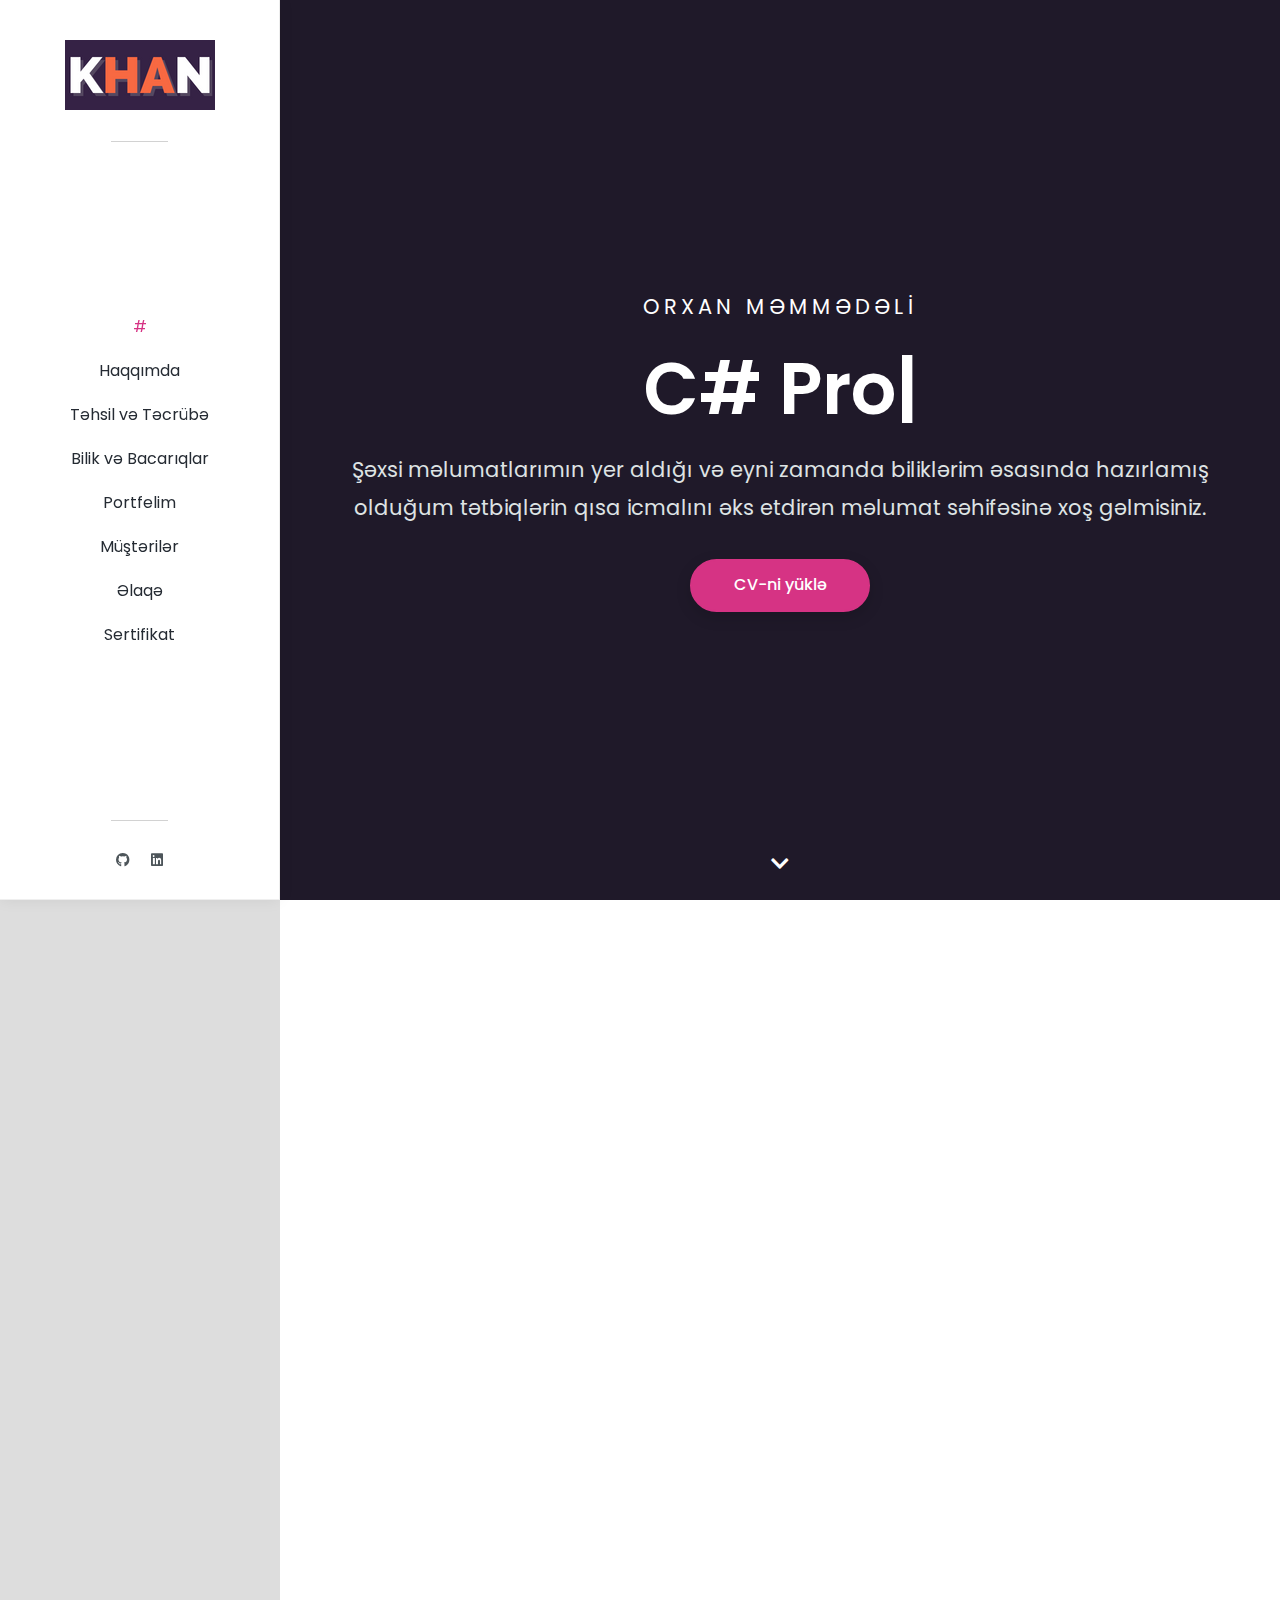
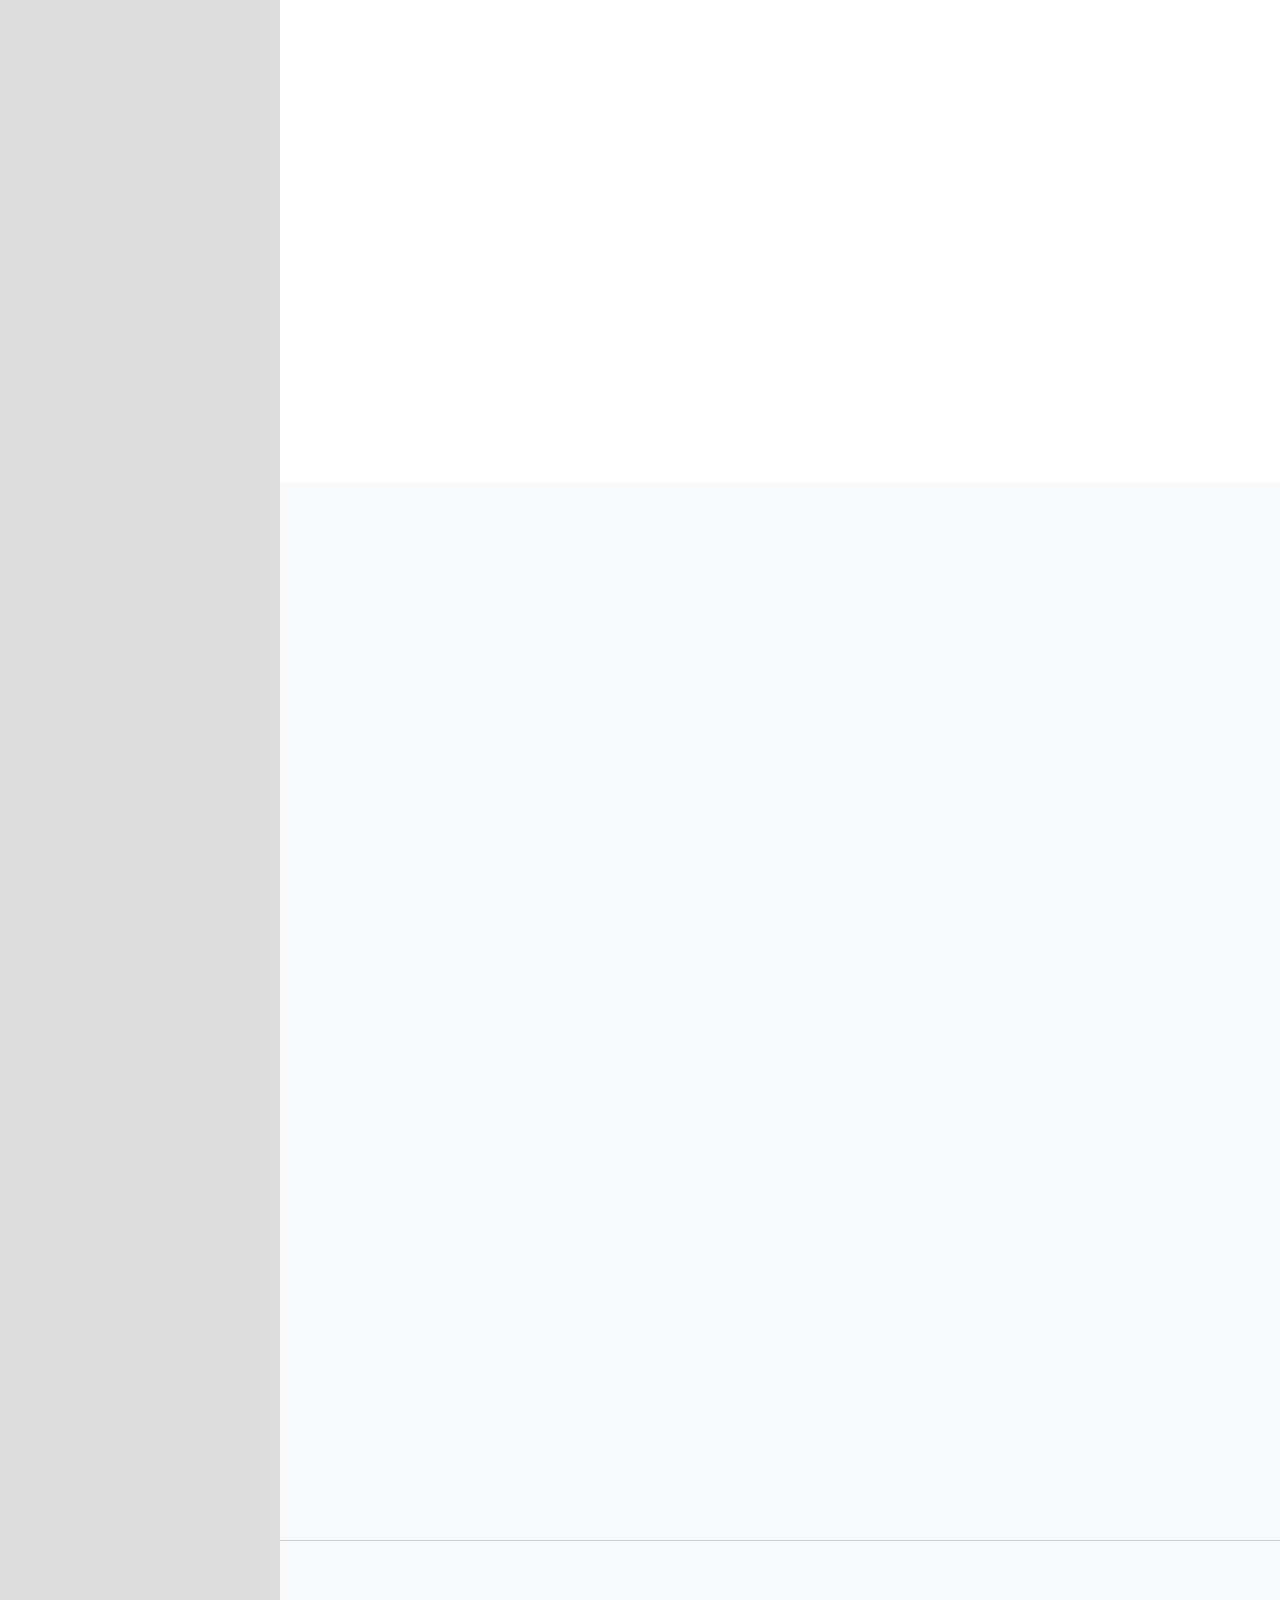
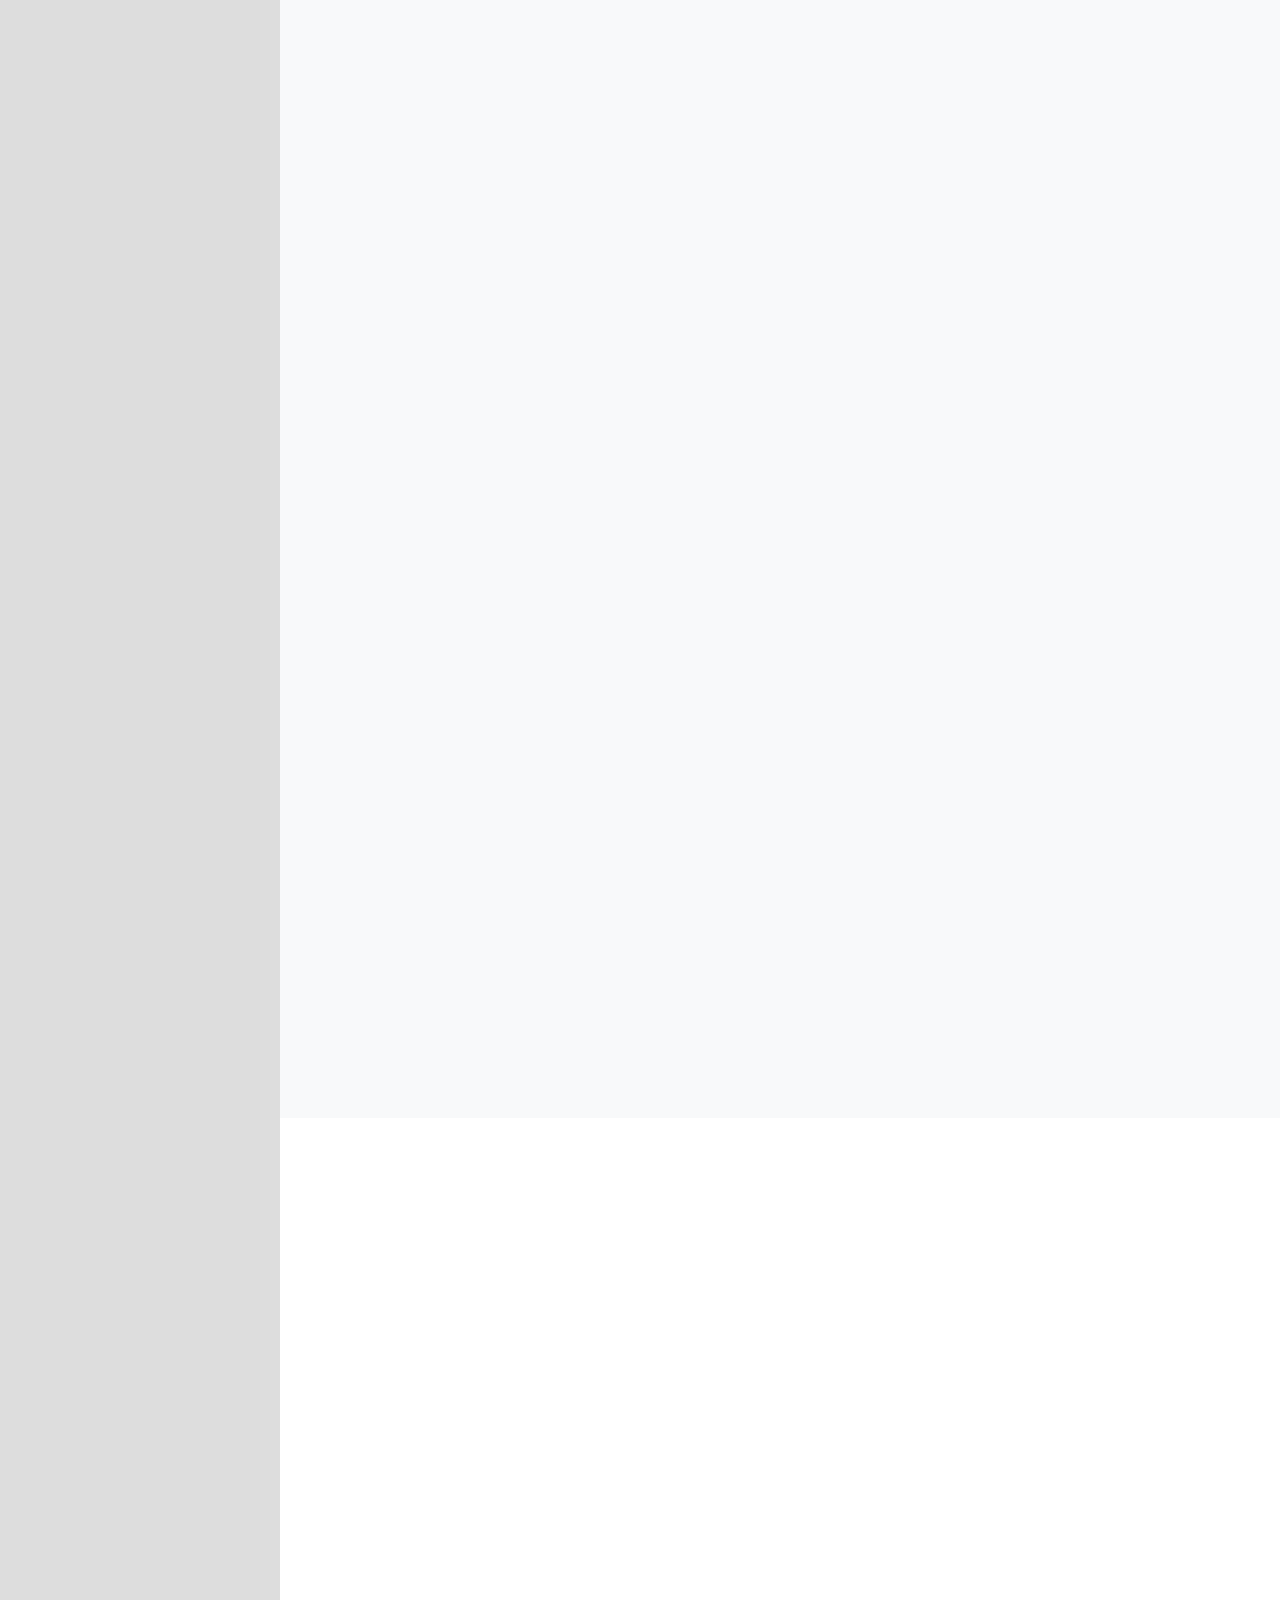
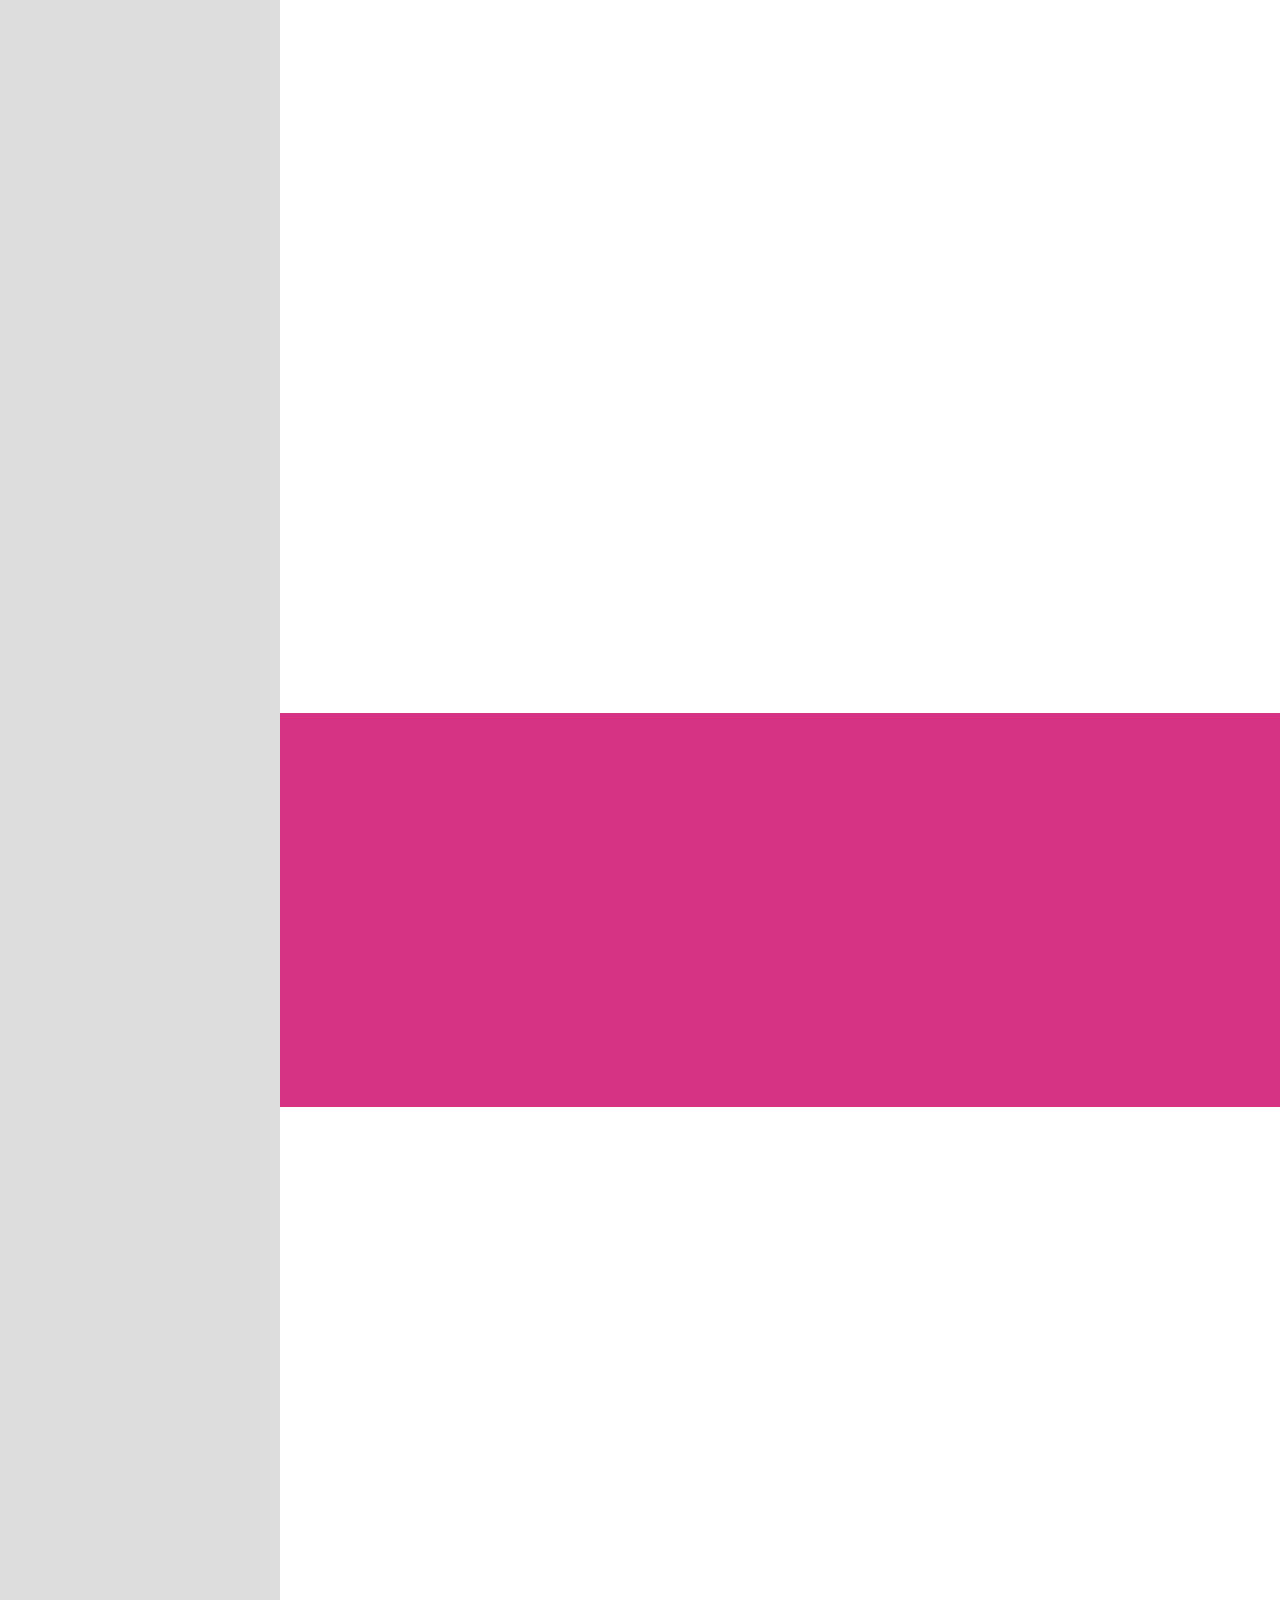
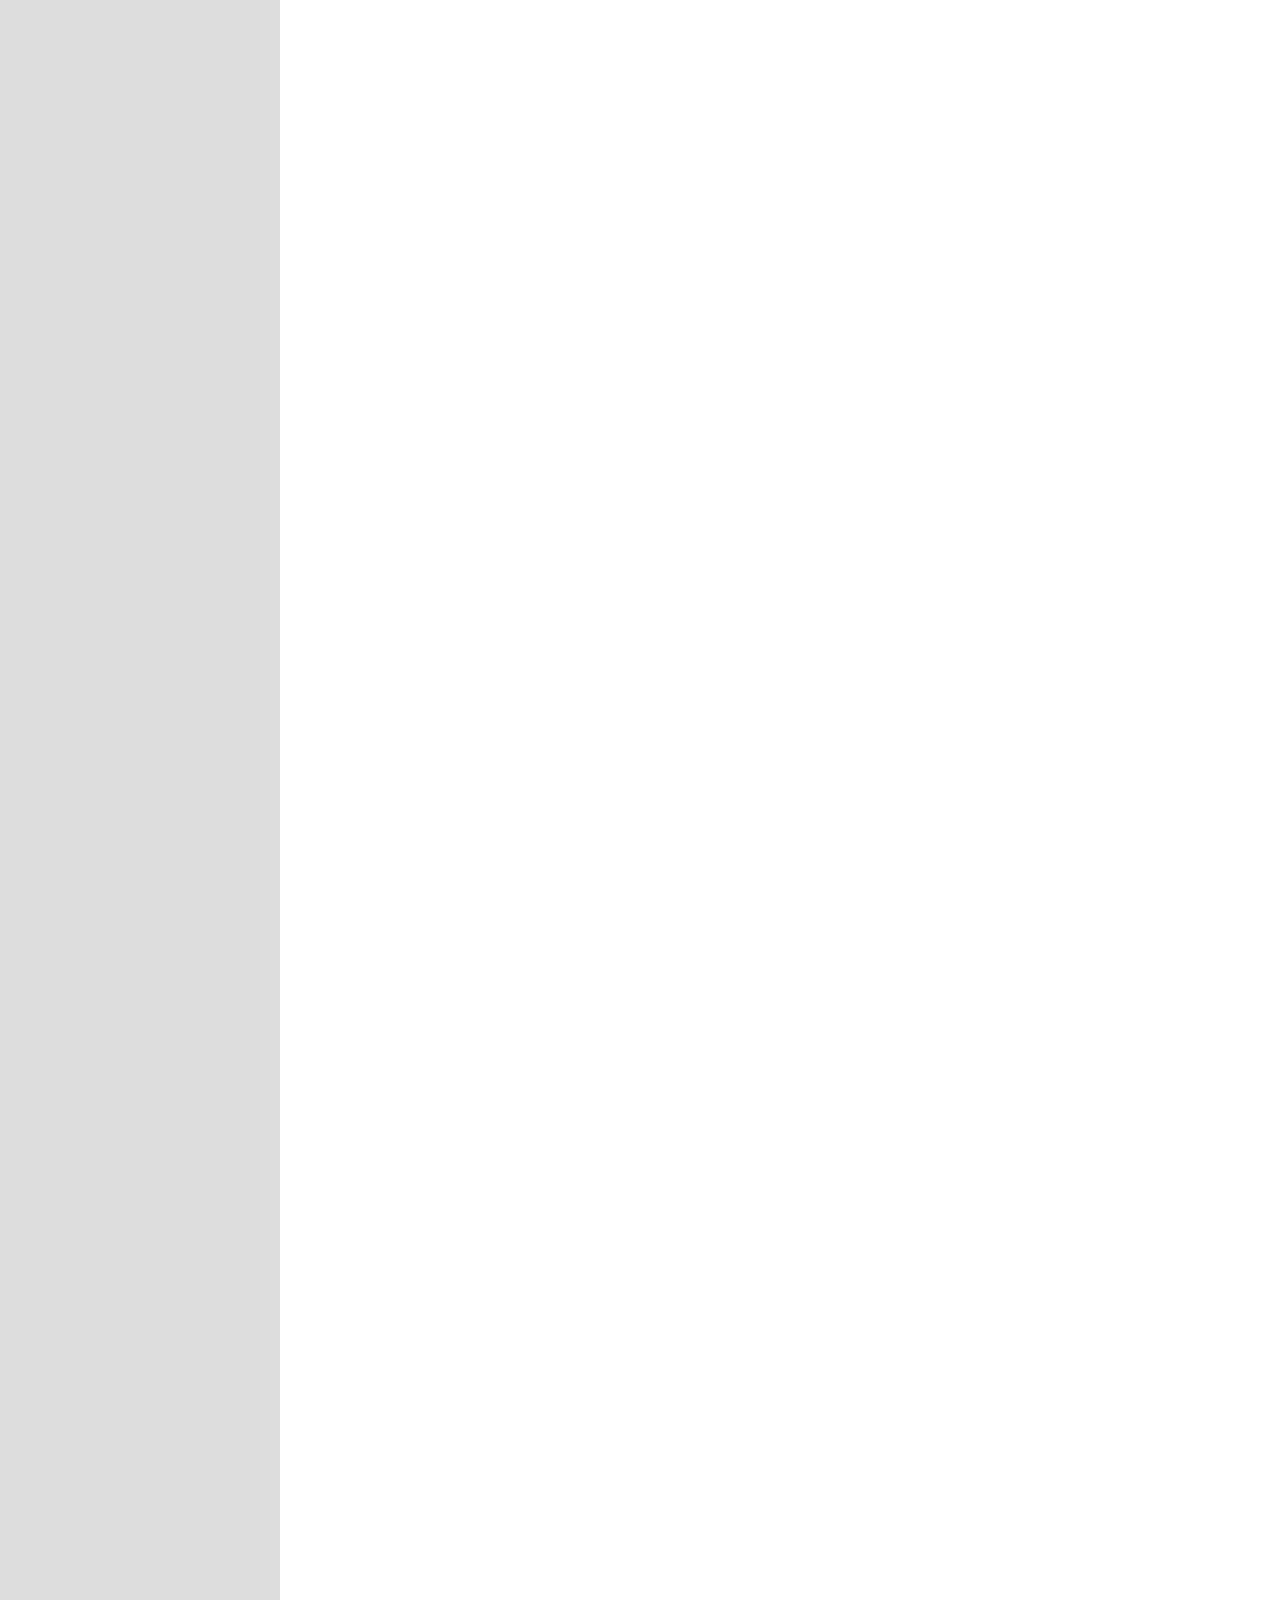
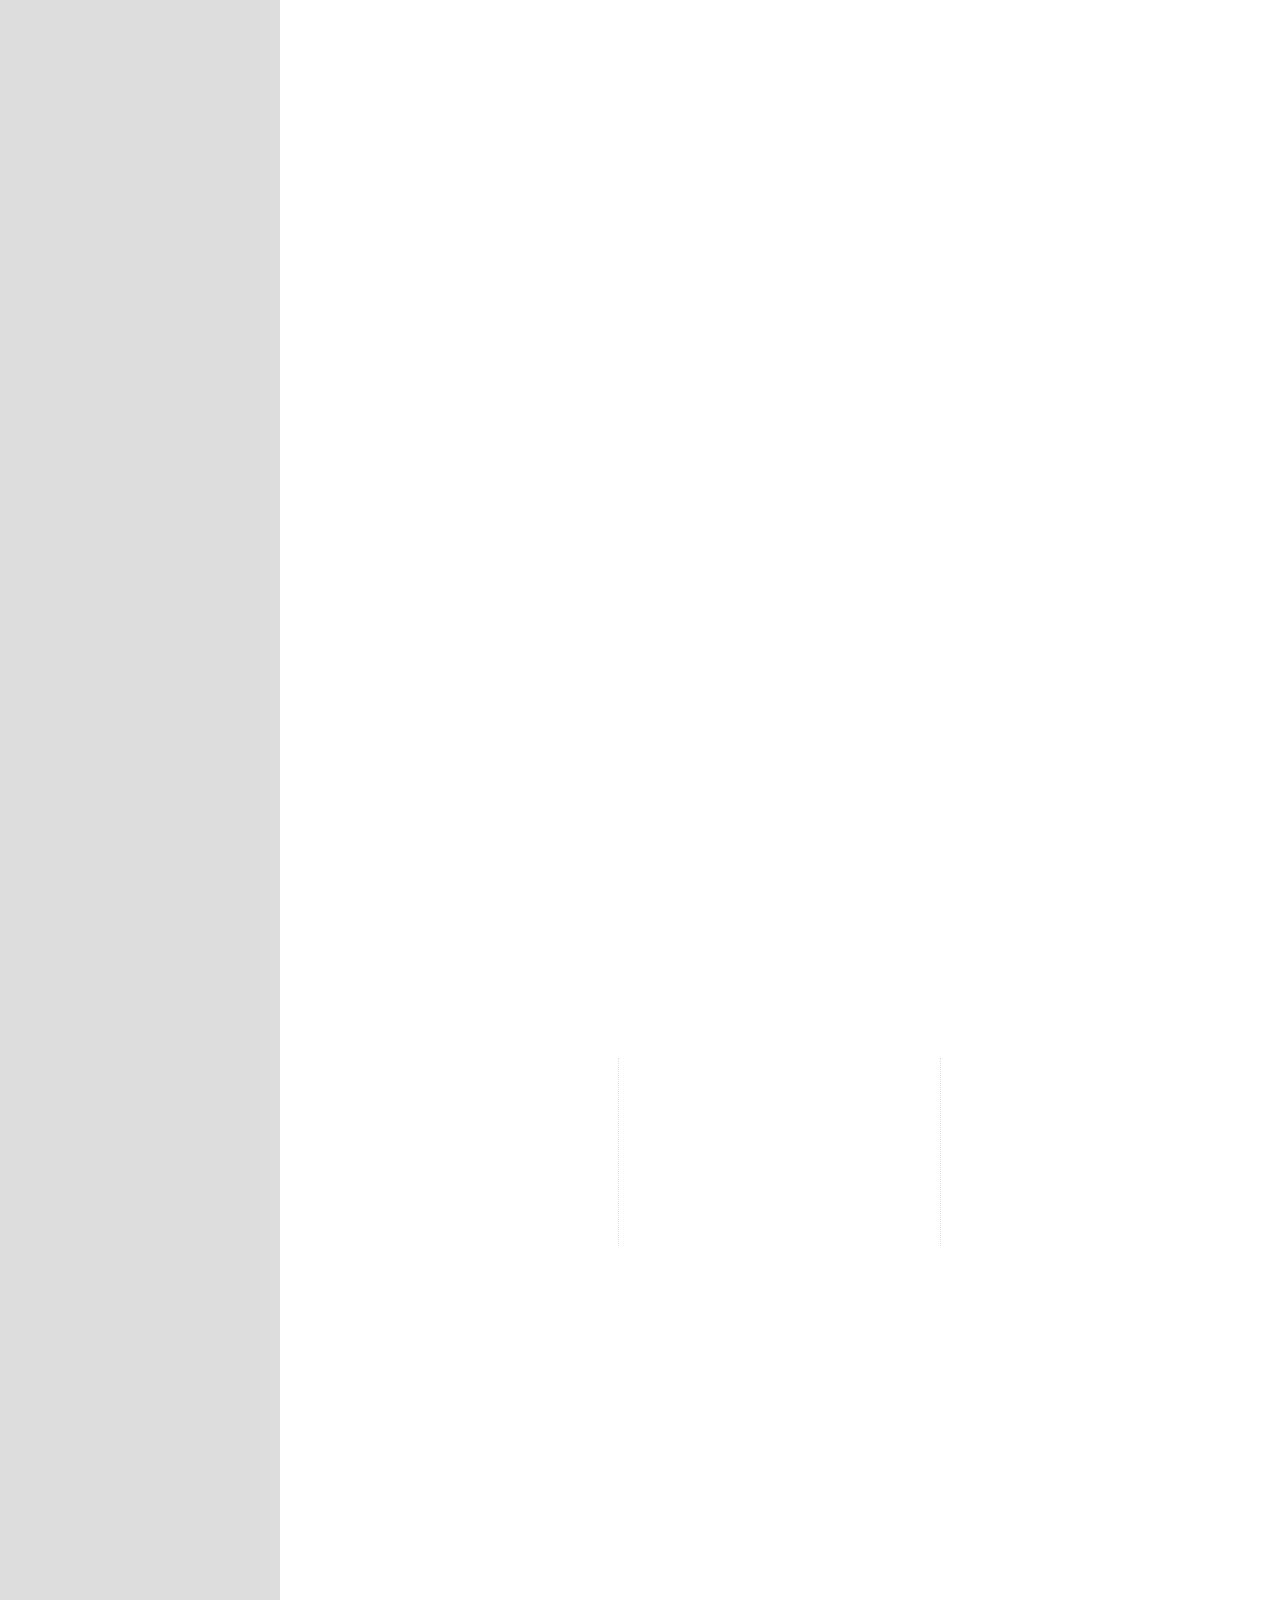
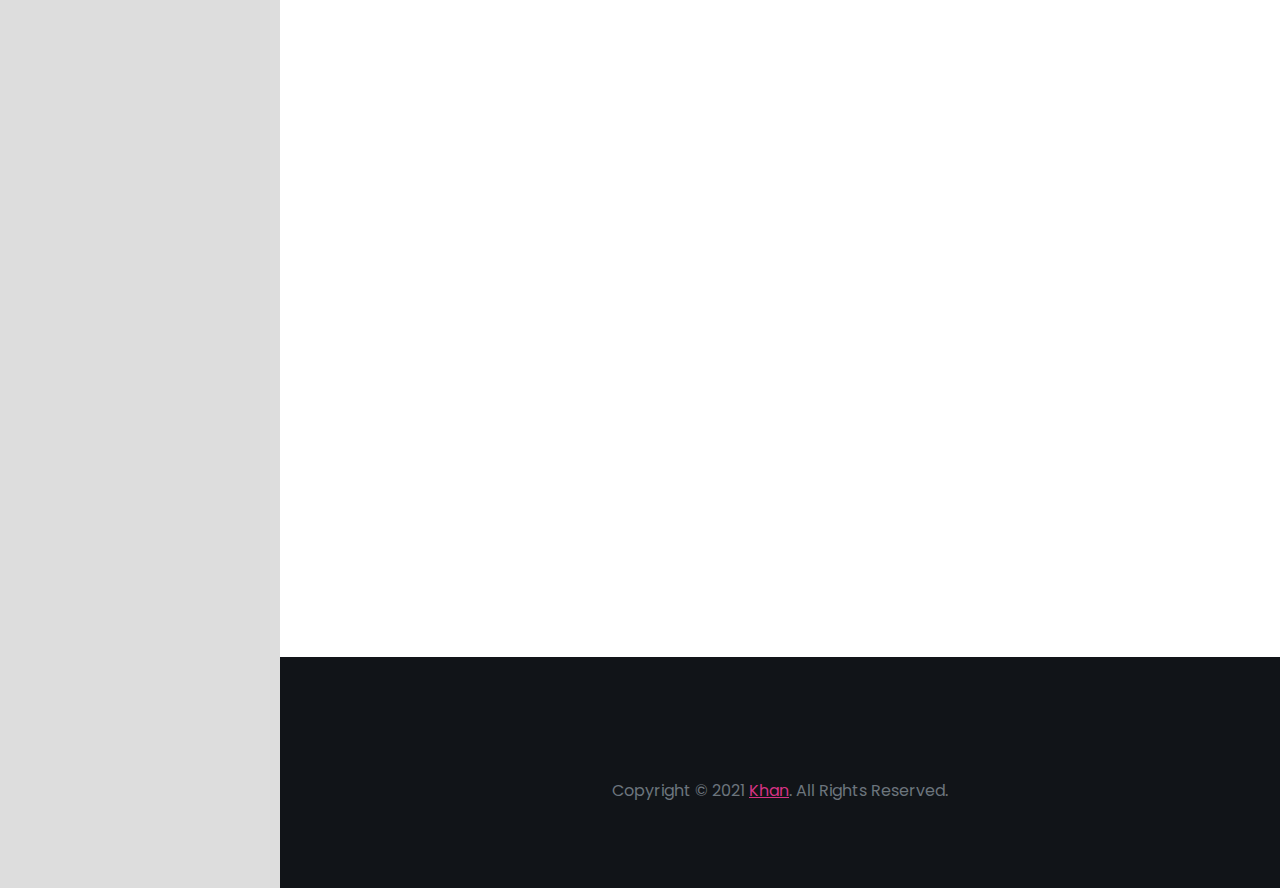
==== index.html @ d71776c8 "Update index.html" ====
<!DOCTYPE html>
<html lang="en">

<head>
  <meta charset="UTF-8" />
  <meta http-equiv="X-UA-Compatible" content="IE=edge" />
  <meta name="viewport" content="width=device-width, initial-scale=1, minimum-scale=1.0, shrink-to-fit=no" />
  <meta property="og:image" content="https://i.ibb.co/7zdy6mn/KHAN.jpg" />
  <meta property="og:description" content="Orxan Məmmədəli - online portfolio" />
  <meta property="og:title" content="KHAN" />
  <link rel="shortcut icon" href="favicons/KHAN.png" />

  <title>KHAN - Orxan Məmmədəli</title>
  <meta name="description" content="KHAN - Orxan Məmmədəli - online portfolio" />
  <meta name="author" content="KHAN - Orxan Məmmədəli" />

  <!-- Web Fonts -->
  <link rel="stylesheet" href="https://fonts.googleapis.com/css?family=Poppins:100,200,300,400,500,600,700,800,900"
    type="text/css" />

  <!-- Stylesheet
	============================== -->
  <!-- Animate -->
  <link rel="stylesheet" type="text/css" href="css/animate-animate.min.css" />
  <!-- Bootstrap -->
  <link rel="stylesheet" type="text/css" href="css/css-bootstrap.min.css" />
  <!-- Font Awesome Icon -->
  <link rel="stylesheet" type="text/css" href="css/css-all.min.css" />
  <!-- Owl Carousel -->
  <link rel="stylesheet" type="text/css" href="css/assets-owl.carousel.min.css" />
  <!-- Magnific Popup -->
  <link rel="stylesheet" type="text/css" href="css/magnific-popup-magnific-popup.min.css" />
  <!-- Custom Stylesheet -->
  <link rel="stylesheet" type="text/css" href="css/css-stylesheet.css" />
  <!-- Colors Css -->
  <link id="color-switcher" type="text/css" rel="stylesheet" href="css/kenil-#" />
</head>

<body class="side-header" data-bs-spy="scroll" data-bs-target=".navbar" data-bs-offset="1">


  <!-- Document Wrapper   
=============================== -->
  <div id="main-wrapper">
    <!-- Header
  ============================ -->
    <header id="header" class="sticky-top">
      <!-- Navbar -->
      <nav class="primary-menu navbar navbar-expand-lg">
        <div class="container position-relative h-100 flex-lg-column justify-content-lg-center px-3 p-lg-4">
          <!-- Logo -->
          <a class="logo text-center d-lg-block mt-lg-3 mb-lg-4" href="index.html" title="Kenil Patel">
            <img src="favicons/KHAN-row.png" alt="Kenil Patel" />
          </a>
          <!-- Logo End -->
          <hr class="d-none d-lg-block m-0 w-25" />
          <div id="header-nav" class="collapse navbar-collapse w-100">
            <ul class="navbar-nav my-lg-auto text-lg-center">
              <li class="nav-item">
                <a class="nav-link smooth-scroll active" href="#home">#</a>
              </li>
              <li class="nav-item">
                <a class="nav-link smooth-scroll" href="#about">Haqqımda</a>
              </li>
              <li class="nav-item">
                <a class="nav-link smooth-scroll" href="#services">Təhsil və Təcrübə</a>
              </li>
              <li class="nav-item">
                <a class="nav-link smooth-scroll" href="#why-choose">Bilik və Bacarıqlar</a>
              </li>
              <li class="nav-item">
                <a class="nav-link smooth-scroll" href="#portfolio">Portfelim</a>
              </li>
              <li class="nav-item">
                <a class="nav-link smooth-scroll" href="#clients">Müştərilər</a>
              </li>
              <li class="nav-item">
                <a class="nav-link smooth-scroll" href="#contact">Əlaqə</a>
              </li>
              <li class="nav-item">
                <a class="nav-link" href="https://orxanmemmedeli.github.io/certificates">Sertifikat</a>
              </li>
            </ul>
          </div>
          <hr class="d-none d-lg-block m-0 w-25" />
          <ul class="social-icons social-icons-sm mt-lg-4 d-none d-sm-flex">
            <!--  <li class="social-icons-facebook"><a data-bs-toggle="tooltip" href="http://www.facebook.com/" target="_blank" title="Facebook"><i class="fab fa-facebook-f"></i></a></li>
          <li class="social-icons-twitter"><a data-bs-toggle="tooltip" href="http://www.twitter.com/" target="_blank" title="Twitter"><i class="fab fa-twitter"></i></a></li>
          <li class="social-icons-google"><a data-bs-toggle="tooltip" href="http://www.google.com/" target="_blank" title="Google"><i class="fab fa-google"></i></a></li>
          <li class="social-icons-dribbble"><a data-bs-toggle="tooltip" href="http://www.dribbble.com/" target="_blank" title="Dribbble"><i class="fab fa-dribbble"></i></a></li>-->
            <li class="social-icons-github">
              <a data-bs-toggle="tooltip" href="https://github.com/OrxanMemmedeli" target="_blank" title="GitHub"><i
                  class="fab fa-github"></i></a>
            </li>
            <li class="social-icons-linkedin">
              <a data-bs-toggle="tooltip" href="https://az.linkedin.com/in/orkhan-8216123?trk=profile-badge"
                target="_blank" title="Linkedin"><i class="fab fa-linkedin"></i></a>
            </li>
          </ul>
          <a href="https://thesiswritingservice.net/" hidden>https://thesiswritingservice.net/</a>
          <script type="text/javascript"
            src="https://www.freevisitorcounters.com/auth.php?id=b1896e6346009a185ccf07ed396b691279f9d760"></script>
          <script type="text/javascript" src="https://www.freevisitorcounters.com/en/home/counter/890932/t/3"></script>
          <button class="navbar-toggler" type="button" data-bs-toggle="collapse" data-bs-target="#header-nav">
            <span></span><span></span><span></span>
          </button>
        </div>
      </nav>
      <!-- Navbar End -->
    </header>
    <!-- Header End -->

    <!-- Content
  ============================================= -->
    <div id="content" role="main">
      <!-- Intro
    ============================================= -->
      <section id="home">
        <div class="hero-wrap">
          <div class="hero-mask opacity-6 bg-dark"></div>
          <div class="hero-bg parallax" style="background-image: url('favicons/KhanForBackground.png')"></div>
          <div class="hero-content section d-flex fullscreen">
            <div class="container my-auto">
              <div class="row">
                <div class="col-12 text-center">
                  <p class="text-5 text-uppercase text-white ls-4 mb-2 mb-md-3">
                    ORXAN MƏMMƏDƏLİ
                  </p>
                  <div class="typed-strings">
                    <p>C# Proqramçı</p>
                    <p>Backend Proqramçı</p>
                    <p>.Net Proqramçı</p>
                  </div>
                  <h2 class="text-17 fw-600 text-white mb-2 mb-md-3">
                    <span class="typed"></span>
                  </h2>
                  <p class="text-5 text-light">
                    Şəxsi məlumatlarımın yer aldığı və eyni zamanda biliklərim
                    əsasında hazırlamış olduğum tətbiqlərin qısa icmalını əks
                    etdirən məlumat səhifəsinə xoş gəlmisiniz.
                  </p>
                  <a href="#" class="btn btn-primary rounded-pill mt-3">CV-ni yüklə</a>
                </div>
              </div>
            </div>
            <a href="#about" class="scroll-down-arrow text-white smooth-scroll"><span class="animated"><i
                  class="fa fa-chevron-down"></i></span></a>
          </div>
        </div>
      </section>
      <!-- Intro end -->

      <!-- About
    ============================================= -->
      <section id="about" class="section">
        <div class="container">
          <div class="row">
            <div class="col-lg-5 text-center mb-5 mb-lg-0 wow fadeInLeft">
              <img class="img-fluid shadow-md rounded d-inline-block" src="images/images-about-me-2.jpg" alt="" />
            </div>
            <div class="col-lg-7 text-center text-lg-start ps-lg-4 wow fadeInRight">
              <h2 class="fw-600 mb-4">Haqqımda</h2>
              <h3 class="text-6 mb-4">
                <span class="text-primary fw-600">C#/Backend Proqramçı</span>
              </h3>
              <p>
                Mən Məmmədəli Orxan Bəhram oğlu. Microsoft firmasının
                m&uuml;asir proqramla dili olan C#(sharp) &uuml;zrə Junior
                Developer-əm.
              </p>
              <p>
                Bakalavr təhsilimi
                <strong>PANM (Proseslərin avtomatlaşdırılması mühəndisliyi)
                  TEMPUS</strong>, Magistr təhsilimi isə
                <strong>IT (İnformasiya Texnologiyaları və sistemləri
                  mühəndisliyi)</strong>
                &uuml;zrə almışam. Magistr d&ouml;vr&uuml;ndə Microsoft
                firmasının məşhur proqramlama dili olan C# biliklərini daha
                yaxşı mənimsəmək &uuml;&ccedil;&uuml;n proqramlama kursunda
                bilik və bacarıqlarımın artırılmasına &ccedil;alışmışam.
                N&ouml;vbəti mərhələdə m&uuml;xtəlif platformalar ilə cari
                tarixə qədər yeni biliklər &ouml;yrənməyə davam
                edirəm.&nbsp;<br />Əldə etdiyim biliklər &uuml;zrə
                <em><strong>Desktop App (windows)</strong></em>,
                <em><strong>Web App (windows və Cross platform)&nbsp;</strong></em>olmaqla proqram təminatları
                hazırlamaq cəhdləri etmişəm.
                G&uuml;n&uuml;m&uuml;z&uuml;n tələblərini nəzərə alaraq
                hazırlamağa &uuml;st&uuml;nl&uuml;k verdiyim tətbiqlər veb
                tətbiqlər olmaqla həm windows, həm də cross platrform olmaqla
                layihələr hazırlamışam və davam edirəm.<br /><br />Mənimlə
                əlaqəli digər məlumatlara daha dəqiq formada səhifə
                &uuml;zərindən baxa, ehtiyac yarandığı təqdirdə əlaqə
                b&ouml;lməsindən əlaqə saxlaya bilərsiniz.&nbsp;&nbsp;
              </p>
              <div class="brands-grid separator-border my-sm-4">
                <div class="row">
                  <div class="col-sm-4 py-4 py-sm-2">
                    <div class="featured-box text-center">
                      <h4 class="text-8 text-muted mb-0">
                        <span class="counter" data-from="0" data-to="2019">2019</span>
                        -
                        <script>
                          var CurrentYear = new Date().getFullYear();
                          document.write(CurrentYear);
                        </script>
                      </h4>
                      <p class="mb-0">Proqramlama təcrübəsi</p>
                    </div>
                  </div>
                  <div class="col-sm-4 py-4 py-sm-2">
                    <div class="featured-box text-center">
                      <h4 class="text-8 text-muted mb-0">
                        <span class="counter" data-from="0" data-to="6">6</span>+
                      </h4>
                      <p class="mb-0">Hazırlanmış tətbiq</p>
                    </div>
                  </div>
                  <div class="col-sm-4 py-4 py-sm-2">
                    <div class="featured-box text-center">
                      <h4 class="text-8 text-muted mb-0">
                        <span class="counter" data-from="0" data-to="2">2</span>
                      </h4>
                      <p class="mb-0">Müştəriyə təqdimat</p>
                    </div>
                  </div>
                </div>
              </div>
              <!-- <a class="btn btn-secondary rounded-pill mt-3" data-bs-toggle="modal" data-bs-target="#about-us-details" href="#">Ətraflı</a> -->
              <a href="#portfolio" class="btn btn-link smooth-scroll mt-3 px-4">Hazırlanmış tətbiqlər<span
                  class="text-1 ms-2"><i class="fas fa-chevron-right"></i></span></a>
            </div>
          </div>
        </div>
      </section>

      <!-- About end -->

      <!-- Services
    ============================================= -->
      <section id="services" class="section bg-light">
        <div class="container">
          <!-- Heading -->
          <div class="row mb-4 wow fadeIn">
            <div class="col-lg-9 col-xl-8 mx-auto text-center">
              <h2 class="fw-600 mb-3">Təhsil</h2>
              <hr class="heading-separator-line bg-primary opacity-10 mx-auto" />
              <p class="text-4 text-muted">
                Universitet təhsili; Ənənəvi və onlayn kurslar
              </p>
            </div>
          </div>
          <!-- Heading End -->

          <div class="row g-4 text-center" style="justify-content: center">
            <div class="col-sm-6 col-xl-4 wow">
              <div class="featured-box bg-white text-center rounded shadow-sm py-5 px-4">
                <div class="featured-box-icon text-primary mt-2">
                  <i class="fas fa-university"></i>
                </div>
                <h3 class="mb-3">Azərbaycan Texniki Universiteti</h3>
                <h6 class="mb-3">Bakalavr (2013-2017)</h6>
                <p class="text-muted mb-0">
                  Proseslərin avtomatlaşdırılması mühəndisliyi (TEMPUS)
                </p>
              </div>
            </div>
            <div class="col-sm-6 col-xl-4 wow">
              <div class="featured-box bg-white text-center rounded shadow-sm py-5 px-4">
                <div class="featured-box-icon text-primary mt-2">
                  <i class="fas fa-university"></i>
                </div>
                <h3 class="mb-3">
                  Azərbaycan Dövlət Neft və Sənaye Universiteti
                </h3>
                <h6 class="mb-3">Magistr (2017-2019)</h6>
                <p class="text-muted mb-0">
                  İdarəetmədə informasiya sistemləri
                </p>
              </div>
            </div>
            <div class="col-sm-6 col-xl-4 wow">
              <div class="featured-box bg-white text-center rounded shadow-sm py-5 px-4">
                <div class="featured-box-icon text-primary mt-2">
                  <i class="fas fa-certificate"></i>
                </div>
                <h3 class="mb-3">Orient ITC</h3>
                <h6 class="mb-3">
                  İxtisaslaşma Kursu (12.06.2018 - 10.12.2018)
                </h6>
                <p class="text-muted mb-0">
                  * 96 saatlıq C# proqram təlimi * Təlimçi: Ehtiram Hacıxanov,
                  Direktor: Fuad Paşabəyli
                </p>
              </div>
            </div>
            <div class="col-sm-6 col-xl-4 wow">
              <div class="featured-box bg-white text-center rounded shadow-sm py-5 px-4">
                <div class="featured-box-icon text-primary mt-2">
                  <i class="fas fa-atlas"></i>
                </div>
                <h3 class="mb-3">MVC Proje Kampı</h3>
                <h6 class="mb-3">Onlayn kurs (2021)</h6>
                <p class="text-muted mb-0">
                  * 22+ saatlıq MVC 5 təlimi * N Tier Architect əsasında 3
                  panelli Sözlük
                </p>
              </div>
            </div>
            <div class="col-sm-6 col-xl-4 wow">
              <div class="featured-box bg-white text-center rounded shadow-sm py-5 px-4">
                <div class="featured-box-icon text-primary mt-2">
                  <i class="fas fa-atlas"></i>
                </div>
                <h3 class="mb-3">Asp.Net Core 5.0 Proje Kampı</h3>
                <h6 class="mb-3">Onlayn kurs (2021)</h6>
                <p class="text-muted mb-0">
                  * 32+ saatlıq Core 5.0 təlimi * N Tier Architect əsasında 3
                  panelli Blog
                </p>
              </div>
            </div>
          </div>
        </div>
        <br />
        <hr />
        <br />
        <div class="container">
          <!-- Heading -->
          <div class="row mb-4 wow fadeIn">
            <div class="col-lg-9 col-xl-8 mx-auto text-center">
              <h2 class="fw-600 mb-3">Təcrübə</h2>
              <hr class="heading-separator-line bg-primary opacity-10 mx-auto" />
              <p class="text-4 text-muted">Qeyri-ixtisas və İxtisas</p>
            </div>
          </div>
          <!-- Heading End -->

          <div class="row g-4 text-center" style="justify-content: center">
		  
	    <div class="col-sm-6 col-xl-4 wow">
              <div class="featured-box bg-white text-center rounded shadow-sm py-5 px-4">
                <div class="featured-box-icon text-primary mt-2">
                  <i class="fab fa-microsoft"></i>
                </div>
                <h3 class="mb-3">Azərbaycan Qida Təhlükəsizliyi Agentliyi</h3>
                <h6 class="mb-3">
                  .Net Developer (10.2022 - davam edir)
                </h6>
                <p class="text-muted mb-0">
                  Back-end üzrə proqramçı vəzifəsinin icrası
                </p>
              </div>
            </div>  

	    <div class="col-sm-6 col-xl-4 wow">
              <div class="featured-box bg-white text-center rounded shadow-sm py-5 px-4">
                <div class="featured-box-icon text-primary mt-2">
                  <i class="fab fa-microsoft"></i>
                </div>
                <h3 class="mb-3">Türkiyə Dəyanət Vəqfi Bakı Türk Liseyi</h3>
                <h6 class="mb-3">
                  .Net / Backend Proqramçı (10.2021 - davam edir)
                </h6>
                <p class="text-muted mb-0">
                  Liseyin tabeliyində olan hazırlıq kursu üçün TSA və LER
                  sistemlərinin hazırlanması və dəstəklənməsi.
                </p>
              </div>
            </div>

            <div class="col-sm-6 col-xl-4 wow">
              <div class="featured-box bg-white text-center rounded shadow-sm py-5 px-4">
                <div class="featured-box-icon text-primary mt-2">
                  <i class="fas fa-users-cog"></i>
                </div>
                <h3 class="mb-3">Türkiyə Dəyanət Vəqfi Bakı Türk Liseyi</h3>
                <h6 class="mb-3">
                  Operator / Kompüter mühəndisi (09.2019 - 10.2021)
                </h6>
                <p class="text-muted mb-0">
                  Nəşriyyat, Dizayn və İmtahan şöbə rəhbəri. (<i>İmtahanların təşkili və emalı. Dizayn xidmətləri.
                    Texniki
                    məsələlərin həlli.</i>)
                </p>
              </div>
            </div>
            <div class="col-sm-6 col-xl-4 wow">
              <div class="featured-box bg-white text-center rounded shadow-sm py-5 px-4">
                <div class="featured-box-icon text-primary mt-2">
                  <i class="fas fa-chalkboard-teacher"></i>
                </div>
                <h3 class="mb-3">
                  Türkiyə Dəyanət Vəqfi Bakı Türk Liseyi nəznində təhsis
                  edilmiş “Hünər/Hilal Kursu”
                </h3>
                <h6 class="mb-3">
                  Ofis işçisi / Qeydiyyatçı (10.2018 - 09.2019)
                </h6>
                <p class="text-muted mb-0">
                  Ofis daxili işlərin icrası və texniki məsələrin həlli
                </p>
              </div>
            </div>
		  
            <div class="col-sm-6 col-xl-4 wow">
              <div class="featured-box bg-white text-center rounded shadow-sm py-5 px-4">
                <div class="featured-box-icon text-primary mt-2">
                  <i class="fas fa-tasks"></i>
                </div>
                <h3 class="mb-3">Freelancer</h3>
                <h6 class="mb-3">(2019 - Davam edir)</h6>
                <p class="text-muted mb-0">
                  Biliklərin təkmilləşməsi üçün Windows və Cross platform veb
                  tətbiqlərin hazırlanması
                </p>
              </div>
            </div>
          </div>
        </div>
      </section>
      <!--Services end -->

      <!-- Why Choose
    ============================================= -->
      <section id="why-choose" class="section">
        <div class="container">
          <!-- Heading -->
          <div class="row mb-5 wow fadeIn">
            <div class="col-lg-9 col-xl-8 mx-auto text-center">
              <h2 class="fw-600 mb-3">Bilik və Bacarıqlar</h2>
              <hr class="heading-separator-line bg-primary opacity-10 mx-auto" />
              <p class="text-4 text-muted">Ümumi və Proqramlama bilikləri</p>
            </div>
          </div>
          <!-- Heading End -->

          <div class="row justify-content-center mb-md-4 wow fadeInUp">
            <div class="col-md-6 col-xl-4 mb-5">
              <div class="featured-box style-3">
                <div class="featured-box-icon text-primary border rounded-circle">
                  <img src="icons/c-sharp.png" style="max-width: 45px" />
                </div>
                <h3>C#</h3>
                <p class="fw-500 text-start mb-2">
                  <span class="float-end">90%</span>
                </p>
                <div class="progress progress-sm mb-4">
                  <div class="progress-bar bg-primary" role="progressbar" style="width: 90%" aria-valuenow="90"
                    aria-valuemin="0" aria-valuemax="100"></div>
                </div>
              </div>
            </div>

            <div class="col-md-6 col-xl-4 mb-5">
              <div class="featured-box style-3">
                <div class="featured-box-icon text-primary border rounded-circle">
                  <img src="icons/oop-2.jpg" style="max-width: 60px" />
                </div>
                <h3>OOP</h3>
                <p class="fw-500 text-start mb-2">
                  <span class="float-end">80%</span>
                </p>
                <div class="progress progress-sm mb-4">
                  <div class="progress-bar bg-primary" role="progressbar" style="width: 80%" aria-valuenow="80"
                    aria-valuemin="0" aria-valuemax="100"></div>
                </div>
              </div>
            </div>

            <div class="col-md-6 col-xl-4 mb-5">
              <div class="featured-box style-3">
                <div class="featured-box-icon text-primary border rounded-circle">
                  <img src="icons/database.png" style="max-width: 45px" />
                </div>
                <h3>SQL Server (MSSQL)</h3>
                <p class="fw-500 text-start mb-2">
                  <span class="float-end">70%</span>
                </p>
                <div class="progress progress-sm mb-4">
                  <div class="progress-bar bg-primary" role="progressbar" style="width: 70%" aria-valuenow="70"
                    aria-valuemin="0" aria-valuemax="100"></div>
                </div>
              </div>
            </div>

            <div class="col-md-6 col-xl-4 mb-5">
              <div class="featured-box style-3">
                <div class="featured-box-icon text-primary border rounded-circle">
                  <img src="icons/ado.png" style="max-width: 45px" />
                </div>
                <h3>Ado.NET</h3>
                <p class="fw-500 text-start mb-2">
                  <span class="float-end">50%</span>
                </p>
                <div class="progress progress-sm mb-4">
                  <div class="progress-bar bg-primary" role="progressbar" style="width: 50%" aria-valuenow="50"
                    aria-valuemin="0" aria-valuemax="100"></div>
                </div>
              </div>
            </div>

            <div class="col-md-6 col-xl-4 mb-5">
              <div class="featured-box style-3">
                <div class="featured-box-icon text-primary border rounded-circle">
                  <img src="icons/object-database.png" style="max-width: 45px" />
                </div>
                <h3>ORM (EF 6 & EF Core)</h3>
                <p class="fw-500 text-start mb-2">
                  <span class="float-end">90%</span>
                </p>
                <div class="progress progress-sm mb-4">
                  <div class="progress-bar bg-primary" role="progressbar" style="width: 90%" aria-valuenow="90"
                    aria-valuemin="0" aria-valuemax="100"></div>
                </div>
              </div>
            </div>

            <div class="col-md-6 col-xl-4 mb-5">
              <div class="featured-box style-3">
                <div class="featured-box-icon text-primary border rounded-circle">
                  <img src="icons/net.png" style="max-width: 45px" />
                </div>
                <h3>ASP.NET MVC 5</h3>
                <p class="fw-500 text-start mb-2">
                  <span class="float-end">90%</span>
                </p>
                <div class="progress progress-sm mb-4">
                  <div class="progress-bar bg-primary" role="progressbar" style="width: 90%" aria-valuenow="90"
                    aria-valuemin="0" aria-valuemax="100"></div>
                </div>
              </div>
            </div>

            <div class="col-md-6 col-xl-4 mb-5">
              <div class="featured-box style-3">
                <div class="featured-box-icon text-primary border rounded-circle">
                  <img src="icons/core.png" style="max-width: 45px" />
                </div>
                <h3>ASP.NET MVC Core 5.0</h3>
                <p class="fw-500 text-start mb-2">
                  <span class="float-end">90%</span>
                </p>
                <div class="progress progress-sm mb-4">
                  <div class="progress-bar bg-primary" role="progressbar" style="width: 90%" aria-valuenow="90"
                    aria-valuemin="0" aria-valuemax="100"></div>
                </div>
              </div>
            </div>

            <div class="col-md-6 col-xl-4 mb-5">
              <div class="featured-box style-3">
                <div class="featured-box-icon text-primary border rounded-circle">
                  <img src="icons/api.png" style="max-width: 45px" />
                </div>
                <h3>Web API (Standart & Core)</h3>
                <p class="fw-500 text-start mb-2">
                  <span class="float-end">70%</span>
                </p>
                <div class="progress progress-sm mb-4">
                  <div class="progress-bar bg-primary" role="progressbar" style="width: 70%" aria-valuenow="70"
                    aria-valuemin="0" aria-valuemax="100"></div>
                </div>
              </div>
            </div>
            <div class="col-md-6 col-xl-4 mb-5">
              <div class="featured-box style-3">
                <div class="featured-box-icon text-primary border rounded-circle">
                  <img src="icons/coding.png" style="max-width: 45px" />
                </div>
                <h3>HTLM5 & CSS3 & Js</h3>
                <p class="fw-500 text-start mb-2">
                  <span class="float-end">50%</span>
                </p>
                <div class="progress progress-sm mb-4">
                  <div class="progress-bar bg-primary" role="progressbar" style="width: 50%" aria-valuenow="50"
                    aria-valuemin="0" aria-valuemax="100"></div>
                </div>
              </div>
            </div>
          </div>
          <div class="row">
            <div class="col-md-6 col-lg-6 text-center wow fadeInLeft">
              <div class="hero-wrap section h-100 rounded shadow-lg p-5">
                <div class="hero-mask opacity-6 rounded"></div>
                <div class="hero-bg hero-bg-scroll rounded" style="background-image: url('./images/programmer.gif')">
                </div>
              </div>
            </div>
            <div class="col-md-6 col-lg-6 align-self-center mt-5 mt-md-0 wow fadeInRight">
              <div class="px-lg-4">
                <h3 class="text-6 mb-3">Digər Biliklər</h3>
                <p class="fw-500 text-start mb-2">
                  Dizayn <span class="float-end">65%</span>
                </p>
                <div class="progress progress-sm mb-4">
                  <div class="progress-bar bg-primary" role="progressbar" style="width: 65%" aria-valuenow="65"
                    aria-valuemin="0" aria-valuemax="100"></div>
                </div>
                <p class="fw-500 text-start mb-2">
                  Corel Draw <span class="float-end">75%</span>
                </p>
                <div class="progress progress-sm mb-4">
                  <div class="progress-bar bg-primary" role="progressbar" style="width: 75%" aria-valuenow="75"
                    aria-valuemin="0" aria-valuemax="100"></div>
                </div>
                <p class="fw-500 text-start mb-2">
                  MS Office <span class="float-end">90%</span>
                </p>
                <div class="progress progress-sm mb-4">
                  <div class="progress-bar bg-primary" role="progressbar" style="width: 90%" aria-valuenow="90"
                    aria-valuemin="0" aria-valuemax="100"></div>
                </div>
                <p class="fw-500 text-start">
                  İngilis dili <span class="float-end">45%</span>
                </p>
                <div class="progress progress-sm mb-4">
                  <div class="progress-bar bg-primary" role="progressbar" style="width: 45%" aria-valuenow="45"
                    aria-valuemin="0" aria-valuemax="100"></div>
                </div>
                <p class="fw-500 text-start">
                  Türk dili <span class="float-end">90%</span>
                </p>
                <div class="progress progress-sm mb-4">
                  <div class="progress-bar bg-primary" role="progressbar" style="width: 90%" aria-valuenow="90"
                    aria-valuemin="0" aria-valuemax="100"></div>
                </div>
              </div>
            </div>
          </div>
        </div>
      </section>
      <!-- Why Choose end -->

      <!-- Promo Box
	============================================= -->
      <section class="section bg-primary text-center">
        <div class="container wow bounceIn">
          <p class="lead text-white">Əməkdaşlıq üçün uyğun imkanlar</p>
          <h2 class="text-10 text-white mb-4">
            Bu gün Yeni bir layihəyə başlayaq.
          </h2>
          <a href="#contact" class="btn btn-light rounded-pill shadow-none smooth-scroll mt-2 wow rubberBand"
            data-wow-delay="1.2s">Əlaqə</a>
        </div>
      </section>
      <!-- Promo Box end -->

      <!-- Portfolio
	============================================= -->
      <section id="portfolio" class="section">
        <div class="container">
          <!-- Heading -->
          <div class="row mb-5 wow fadeIn">
            <div class="col-lg-9 col-xl-8 mx-auto text-center">
              <h2 class="fw-600 mb-3">Layihələrim</h2>
              <hr class="heading-separator-line bg-primary opacity-10 mx-auto" />
              <p class="text-4 text-muted">
                Gündəlik iş xətalarından yayınmaq üçün ilk addım olaraq
                işlərinizi avtomatlaşdırmaqdan başlayın.
              </p>
            </div>
          </div>
          <!-- Heading End -->

          <!-- Filter Menu -->
          <ul
            class="portfolio-menu nav nav-pills text-uppercase justify-content-center border-bottom-0 mb-5 wow fadeInUp">
            <li class="nav-item">
              <a data-filter="*" class="nav-link rounded-pill active" href="kenil.html">Hamısı</a>
            </li>
            <li class="nav-item">
              <a data-filter=".mvc" href="kenil.html" class="nav-link rounded-pill">MVC 5</a>
            </li>
            <li class="nav-item">
              <a data-filter=".net" href="kenil.html" class="nav-link rounded-pill">.Net 5
              </a>
            </li>
          </ul>
          <!-- Filter Menu end -->

          <div class="portfolio popup-ajax-gallery wow fadeInUp">
            <div class="row portfolio-filter g-4">
              <div class="col-sm-6 col-xl-6 net">
                <div class="portfolio-box rounded">
                  <div class="content display-container">
                    <img class="mySlidesblog" src="./images/projects/Blog/blog- (1).png" style="width:100%">  
                    <img class="mySlidesblog" src="./images/projects/Blog/blog- (2).png" style="width:100%">  
                    <img class="mySlidesblog" src="./images/projects/Blog/blog- (3).png" style="width:100%">  
                    <img class="mySlidesblog" src="./images/projects/Blog/blog- (4).png" style="width:100%">  
                    <img class="mySlidesblog" src="./images/projects/Blog/blog- (5).png" style="width:100%">  
                    <img class="mySlidesblog" src="./images/projects/Blog/blog- (6).png" style="width:100%">  
                    <img class="mySlidesblog" src="./images/projects/Blog/blog- (7).png" style="width:100%">  
                    <img class="mySlidesblog" src="./images/projects/Blog/blog- (8).png" style="width:100%">  
                    <img class="mySlidesblog" src="./images/projects/Blog/blog- (9).png" style="width:100%">  
                    <img class="mySlidesblog" src="./images/projects/Blog/blog- (10).png" style="width:100%">  
                    <img class="mySlidesblog" src="./images/projects/Blog/blog- (11).png" style="width:100%">  
                    <img class="mySlidesblog" src="./images/projects/Blog/blog- (12).png" style="width:100%">  
                    <img class="mySlidesblog" src="./images/projects/Blog/blog- (13).png" style="width:100%">  
                    <img class="mySlidesblog" src="./images/projects/Blog/blog- (14).png" style="width:100%">  
                    <img class="mySlidesblog" src="./images/projects/Blog/blog- (15).png" style="width:100%">  
                    <img class="mySlidesblog" src="./images/projects/Blog/blog- (16).png" style="width:100%">  
                    <img class="mySlidesblog" src="./images/projects/Blog/blog- (17).png" style="width:100%">  
                    <img class="mySlidesblog" src="./images/projects/Blog/blog- (18).png" style="width:100%"> 
                    <img class="mySlidesblog" src="./images/projects/Blog/blog- (19).png" style="width:100%">  
                    <img class="mySlidesblog" src="./images/projects/Blog/blog- (20).png" style="width:100%"> 


                    <button class="button black display-left" onclick="plusDivs(-1,'mySlidesblog')">&#10094;</button>
                    <button class="button black display-right" onclick="plusDivs(1,'mySlidesblog')">&#10095;</button>
                  </div>
                  <p class="text-center">Murat Yüçedağın 32+ saatlıq təlimi və əlavələr əsasında Blog <br>(SOLID və NTierArchitect əsasında hazırlanmışdır.)
                  </p>

                  <a class="btn btn-danger rounded-pill mt-3" href="https://www.youtube.com/watch?v=eFH6tQVIeqA"
                    target="_blank">Youtube</a>
                    <a class="btn btn-secondary rounded-pill mt-3" href="https://github.com/OrxanMemmedeli/Blog_NTierArchitect"
                    target="_blank">Github</a>
                </div>
              </div>
              <div class="col-sm-6 col-xl-6 mvc">
                <div class="portfolio-box rounded">
                  <div class="content display-container">
                    <!-- <img class="mySlidesdictionary" src="https://i.ibb.co/0rkfL6v/2022-03-11-10-51-35.jpg" style="width:100%"> -->                  
			<img class="mySlidesdictionary" src="./images/projects/dictionary/Dictionary - (1).jpg" style="width:100%">  
			<img class="mySlidesdictionary" src="./images/projects/dictionary/Dictionary - (2).jpg" style="width:100%">  
			<img class="mySlidesdictionary" src="./images/projects/dictionary/Dictionary - (3).jpg" style="width:100%">  
			<img class="mySlidesdictionary" src="./images/projects/dictionary/Dictionary - (4).jpg" style="width:100%">  
			<img class="mySlidesdictionary" src="./images/projects/dictionary/Dictionary - (5).jpg" style="width:100%">  
			<img class="mySlidesdictionary" src="./images/projects/dictionary/Dictionary - (6).jpg" style="width:100%">  
			<img class="mySlidesdictionary" src="./images/projects/dictionary/Dictionary - (7).jpg" style="width:100%">  
			<img class="mySlidesdictionary" src="./images/projects/dictionary/Dictionary - (8).jpg" style="width:100%">  
			<img class="mySlidesdictionary" src="./images/projects/dictionary/Dictionary - (9).jpg" style="width:100%">  
			<img class="mySlidesdictionary" src="./images/projects/dictionary/Dictionary - (10).jpg" style="width:100%">  
			<img class="mySlidesdictionary" src="./images/projects/dictionary/Dictionary - (11).jpg" style="width:100%">
			  
                    <button class="button black display-left" onclick="plusDivs(-1,'mySlidesdictionary')">&#10094;</button>
                    <button class="button black display-right" onclick="plusDivs(1,'mySlidesdictionary')">&#10095;</button>
                  </div>
                  <p class="text-center">Murat Yüçedağın 22+ saatlıq təlimi və əlavələr əsasında Sözlük sistemi <br>(SOLID və NTierArchitect əsasında hazırlanmışdır.)
                  </p> 
                  <a class="btn btn-danger rounded-pill mt-3" href="https://www.youtube.com/watch?v=j38hDBHgpJM&t=23s"
                    target="_blank">Youtube</a>
                    <a class="btn btn-secondary rounded-pill mt-3" href="https://github.com/OrxanMemmedeli/MVCNTierArchitect"
                    target="_blank">Github</a>
                </div>
              </div>
              <div class="col-sm-6 col-xl-6 net">
                <div class="portfolio-box rounded">
                  <div class="content display-container">
                    <img class="mySlidesexamresult" src="./images/projects/examResult/examresult- (1).png" style="width:100%">                   
                    <img class="mySlidesexamresult" src="./images/projects/examResult/examresult- (2).png" style="width:100%">   
                    <img class="mySlidesexamresult" src="./images/projects/examResult/examresult- (3).png" style="width:100%">   
                    <img class="mySlidesexamresult" src="./images/projects/examResult/examresult- (4).png" style="width:100%">   
                    <img class="mySlidesexamresult" src="./images/projects/examResult/examresult- (5).png" style="width:100%">   
                    <img class="mySlidesexamresult" src="./images/projects/examResult/examresult- (6).png" style="width:100%">   
                    <img class="mySlidesexamresult" src="./images/projects/examResult/examresult- (7).png" style="width:100%">   
                    <img class="mySlidesexamresult" src="./images/projects/examResult/examresult- (8).png" style="width:100%">   
                    <img class="mySlidesexamresult" src="./images/projects/examResult/examresult- (9).png" style="width:100%">   
                    <img class="mySlidesexamresult" src="./images/projects/examResult/examresult- (10).png" style="width:100%">   
                    <img class="mySlidesexamresult" src="./images/projects/examResult/examresult- (11).png" style="width:100%">   
                    <img class="mySlidesexamresult" src="./images/projects/examResult/examresult- (12).png" style="width:100%">   
                    <img class="mySlidesexamresult" src="./images/projects/examResult/examresult- (13).png" style="width:100%">   
                    <img class="mySlidesexamresult" src="./images/projects/examResult/examresult- (14).png" style="width:100%">   

                    <button class="button black display-left" onclick="plusDivs(-1,'mySlidesexamresult')">&#10094;</button>
                    <button class="button black display-right" onclick="plusDivs(1,'mySlidesexamresult')">&#10095;</button>
                  </div>
                  <p class="text-center">İmtahan dəyərləndirmə sistemi <br> (Əyani imtahanların seconik aparatının çıxdı faylı əsasında nəticələrin emal edilməsi üçün hazırlanmışdır.)</p>
                  <a class="btn btn-danger rounded-pill mt-3" href="https://www.youtube.com/watch?v=NkFvKZOzIO0"
                    target="_blank">Youtube</a>
                </div>
              </div>
              <div class="col-sm-6 col-xl-6 net">
                <div class="portfolio-box rounded">
                  <div class="content display-container">
                    <img class="mySlidesticketsales" src="./images/projects/ticketSales/ticketsales- (1).png" style="width:100%">                   
                    <img class="mySlidesticketsales" src="./images/projects/ticketSales/ticketsales- (2).png" style="width:100%">   
                    <img class="mySlidesticketsales" src="./images/projects/ticketSales/ticketsales- (3).png" style="width:100%">   
                    <img class="mySlidesticketsales" src="./images/projects/ticketSales/ticketsales- (4).png" style="width:100%">   
                    <img class="mySlidesticketsales" src="./images/projects/ticketSales/ticketsales- (5).png" style="width:100%">   
                    <img class="mySlidesticketsales" src="./images/projects/ticketSales/ticketsales- (6).png" style="width:100%">   
                    <img class="mySlidesticketsales" src="./images/projects/ticketSales/ticketsales- (7).png" style="width:100%">   
                    <img class="mySlidesticketsales" src="./images/projects/ticketSales/ticketsales- (8).png" style="width:100%">   
                    <img class="mySlidesticketsales" src="./images/projects/ticketSales/ticketsales- (9).png" style="width:100%">   
                    <img class="mySlidesticketsales" src="./images/projects/ticketSales/ticketsales- (10).png" style="width:100%">   
                    <img class="mySlidesticketsales" src="./images/projects/ticketSales/ticketsales- (11).png" style="width:100%">   
                    <img class="mySlidesticketsales" src="./images/projects/ticketSales/ticketsales- (12).png" style="width:100%"> 


                    <button class="button black display-left" onclick="plusDivs(-1,'mySlidesticketsales')">&#10094;</button>
                    <button class="button black display-right" onclick="plusDivs(1,'mySlidesticketsales')">&#10095;</button>
                  </div>  
                  <p class="text-center">Bilet satış sistemi <br> (Əyani imtahan üçün bilet satışı məqsədi ilə hazırlanmışdır.)
                  </p>

                  <a class="btn btn-danger rounded-pill mt-3" href="https://www.youtube.com/watch?v=M7a9Mg9JCX4"
                    target="_blank">Youtube</a>
                </div>
              </div>
              <div class="col-sm-6 col-xl-6 net">
                <div class="portfolio-box rounded">
                  <div class="content display-container">
                    <img class="mySlidesresume" src="https://i.ibb.co/G34HWkM/2021-07-03-18-32-24-Resume-Running-Microsoft-Visual-Studio-Administrator.png" style="width:100%">                   
                    <img class="mySlidesresume" src="./images/projects/resume/resume- (1).png" style="width:100%">                   
                    <img class="mySlidesresume" src="./images/projects/resume/resume- (2).png" style="width:100%">   
                    <img class="mySlidesresume" src="./images/projects/resume/resume- (3).png" style="width:100%">   
                    <img class="mySlidesresume" src="./images/projects/resume/resume- (4).png" style="width:100%">   
                    <img class="mySlidesresume" src="./images/projects/resume/resume- (5).png" style="width:100%">   
                    <img class="mySlidesresume" src="./images/projects/resume/resume- (6).png" style="width:100%">   
                    <img class="mySlidesresume" src="./images/projects/resume/resume- (7).png" style="width:100%">   
                    <img class="mySlidesresume" src="./images/projects/resume/resume- (8).png" style="width:100%">   
                    <img class="mySlidesresume" src="./images/projects/resume/resume- (9).png" style="width:100%">   
                    <img class="mySlidesresume" src="./images/projects/resume/resume- (10).png" style="width:100%">

                    <button class="button black display-left" onclick="plusDivs(-1,'mySlidesresume')">&#10094;</button>
                    <button class="button black display-right" onclick="plusDivs(1,'mySlidesresume')">&#10095;</button>
                  </div>
                  <p class="text-center">Portfolio<br> Online CV sistemi (CV üzərində olan məlumatların və onlara əlavə olaraq portfellərin nümayişi üçün hazırlanmışdır.)</p>

                  <a class="btn btn-danger rounded-pill mt-3" href="https://www.youtube.com/watch?v=PqFg7mE7DXA"
                    target="_blank">Youtube</a>
                    <a class="btn btn-secondary rounded-pill mt-3" href="https://github.com/OrxanMemmedeli/Resume"
                    target="_blank">Github</a>
                </div>
              </div>
              <div class="col-sm-6 col-xl-6 mvc">
                <div class="portfolio-box rounded">
                  <div class="content display-container">
                    <img class="mySlidesonlineexam" src="https://i.ibb.co/3M7mYTt/2021-06-24-22-19-50-Exam-And-Quiz-Running-Microsoft-Visual-Studio.png" style="width:100%">                   
                    <img class="mySlidesonlineexam" src="./images/projects/onlineExam/onlineExam -  (1).png" style="width:100%">  
                    <img class="mySlidesonlineexam" src="./images/projects/onlineExam/onlineExam -  (2).png" style="width:100%">  
                    <img class="mySlidesonlineexam" src="./images/projects/onlineExam/onlineExam -  (3).png" style="width:100%">  
                    <img class="mySlidesonlineexam" src="./images/projects/onlineExam/onlineExam -  (4).png" style="width:100%">  
                    <img class="mySlidesonlineexam" src="./images/projects/onlineExam/onlineExam -  (5).png" style="width:100%">  
                    <img class="mySlidesonlineexam" src="./images/projects/onlineExam/onlineExam -  (6).png" style="width:100%">  
                    <img class="mySlidesonlineexam" src="./images/projects/onlineExam/onlineExam -  (7).png" style="width:100%">  
                    <img class="mySlidesonlineexam" src="./images/projects/onlineExam/onlineExam -  (8).png" style="width:100%">  
                    <img class="mySlidesonlineexam" src="./images/projects/onlineExam/onlineExam -  (9).png" style="width:100%">  
                    <img class="mySlidesonlineexam" src="./images/projects/onlineExam/onlineExam -  (10).png" style="width:100%">  
                    <img class="mySlidesonlineexam" src="./images/projects/onlineExam/onlineExam -  (11).png" style="width:100%">  
                    <img class="mySlidesonlineexam" src="./images/projects/onlineExam/onlineExam -  (12).png" style="width:100%">  
                    <img class="mySlidesonlineexam" src="./images/projects/onlineExam/onlineExam -  (13).png" style="width:100%">  
                    <img class="mySlidesonlineexam" src="./images/projects/onlineExam/onlineExam -  (14).png" style="width:100%">  
                    <img class="mySlidesonlineexam" src="./images/projects/onlineExam/onlineExam -  (15).png" style="width:100%">  
                    <img class="mySlidesonlineexam" src="./images/projects/onlineExam/onlineExam -  (16).png" style="width:100%">  
                    <img class="mySlidesonlineexam" src="./images/projects/onlineExam/onlineExam -  (17).png" style="width:100%">  
                    <img class="mySlidesonlineexam" src="./images/projects/onlineExam/onlineExam -  (18).png" style="width:100%"> 
                    <img class="mySlidesonlineexam" src="./images/projects/onlineExam/onlineExam -  (19).png" style="width:100%">  
                    <img class="mySlidesonlineexam" src="./images/projects/onlineExam/onlineExam -  (20).png" style="width:100%"> 
                    <img class="mySlidesonlineexam" src="./images/projects/onlineExam/onlineExam -  (21).png" style="width:100%"> 

                    <button class="button black display-left" onclick="plusDivs(-1,'mySlidesonlineexam')">&#10094;</button>
                    <button class="button black display-right" onclick="plusDivs(1,'mySlidesonlineexam')">&#10095;</button>
                  </div>
                  <p class="text-center">Onlayn İmtahan sistemi <br> (Veb səhifə və online imtahan sisteminin vəhtəti formatında hazırlanmışdır. {Demo versiyadır})</p>

                  <a class="btn btn-danger rounded-pill mt-3" href="https://www.youtube.com/watch?v=iqnNOY3-buE&t=2s"
                    target="_blank">Youtube</a>
                    <a class="btn btn-secondary rounded-pill mt-3" href="https://github.com/OrxanMemmedeli/Examination-system"
                    target="_blank">Github</a>
                </div>
              </div>
            </div>
          </div>
        </div>
      </section>
      <!-- Portfolio end -->

      <!-- Clients
    ============================================= -->
      <section id="clients" class="section">
        <div class="container">
          <!-- Heading -->
          <div class="row mb-5 wow fadeIn">
            <div class="col-lg-9 col-xl-8 mx-auto text-center">
              <h2 class="fw-600 mb-3">Müştərilər</h2>
              <hr class="heading-separator-line bg-primary opacity-10 mx-auto" />
              <!--<p class="text-4 text-muted">xxx.</p>-->
            </div>
          </div>
          <!-- Heading End -->

          <div class="row wow fadeInUp">
            <div class="col-lg-9 mx-auto">
              <div class="owl-carousel owl-theme" data-autoplay="true" data-loop="true" data-nav="true" data-margin="30"
                data-slideby="1" data-stagepadding="5" data-items-xs="1" data-items-sm="1" data-items-md="1"
                data-items-lg="1">
                <div class="item text-center px-5">
                  <span class="text-9 text-muted opacity-3"></span>
                  <img class="img-fluid d-inline-block w-auto rounded-circle shadow-sm border"
                    src="https://i.ibb.co/vV39sNw/logoorjinalhali-1.jpg" style="width: 350px; height: 350px" alt="" />
                  <strong class="d-block fw-500">Türkiyə Dəyanət Vəqfi Bakı Türk Liseyi</strong>
                  <span class="text-muted text-2">
                    Lisey tipli təhsil müəssisəsi</span>
                </div>
                <div class="item text-center px-5">
                  <span class="text-9 text-muted opacity-3"></span>
                  <img class="img-fluid d-inline-block w-auto rounded-circle shadow-sm border"
                    src="https://i.ibb.co/yBXdMzy/logo-Nihad-removebg-preview.png" style="width: 350px; height: 350px"
                    alt="" />
                  <strong class="d-block fw-500">Hilal Kursları</strong>
                  <span class="text-muted text-2">Hazırlıq Kursu</span>
                </div>
              </div>
            </div>
          </div>
        </div>
      </section>
      <!-- Clients end -->

      <!-- Contact
    ============================================= -->
      <section id="contact" class="section">
        <div class="container">
          <!-- Heading -->
          <div class="row mb-5 wow fadeIn">
            <div class="col-lg-9 col-xl-8 mx-auto text-center">
              <h2 class="fw-600 mb-3">Əlaqə</h2>
              <hr class="heading-separator-line bg-primary opacity-10 mx-auto" />
            </div>
          </div>
          <!-- Heading End -->

          <!-- Contact Form -->
          <div class="row wow fadeInUp">
            <div class="col-lg-10 col-xl-9 mx-auto">
              <iframe
                src="https://www.google.com/maps/embed?pb=!1m18!1m12!1m3!1d48625.60582524108!2d49.776006019715005!3d40.384468168275916!2m3!1f0!2f0!3f0!3m2!1i1024!2i768!4f13.1!3m3!1m2!1s0x40307d8c33c62a3f%3A0x77807ca915edd570!2sYasamal%2C%20Bak%C3%BC%2C%20Azerbaycan!5e0!3m2!1str!2s!4v1622388676969!5m2!1str!2s"
                width="100%" height="415" style="border: 0" allowfullscreen="" loading="lazy"></iframe>
            </div>
          </div>
          <!-- Contact Form End -->

          <div class="brands-grid separator-border h-100 mt-5">
            <div class="row">
              <div class="col-md-6 col-lg-4">
                <div class="featured-box text-center my-3 my-md-0 wow bounceIn">
                  <div class="featured-box-icon text-light">
                    <i class="fas fa-map-marker-alt"></i>
                  </div>
                  <h3 class="text-uppercase">Ünvan</h3>
                  <p class="text-muted mb-0">Azərbaycan, Bakı</p>
                </div>
              </div>
              <div class="col-md-6 col-lg-4">
                <div class="featured-box text-center my-3 my-md-0 wow bounceIn">
                  <div class="featured-box-icon text-light">
                    <i class="fas fa-phone-alt"></i>
                  </div>
                  <h3 class="text-uppercase">Mobil</h3>
                  <p class="text-muted mb-0">+(994)55 821 61 23</p>
                </div>
              </div>
              <div class="col-md-6 col-lg-4">
                <div class="featured-box text-center my-3 my-md-0 wow bounceIn">
                  <div class="featured-box-icon text-light">
                    <i class="fas fa-envelope"></i>
                  </div>
                  <h3 class="text-uppercase">Email</h3>
                  <p class="text-muted mb-0">
                    <a href="mailto:memmedeli.orxan.om@gmail.com">memmedeli.orxan.om@gmail.com</a><br />
                  </p>
                </div>
              </div>
            </div>
          </div>

          <div class="row wow fadeInUp">
            <div class="col-lg-10 col-xl-9 mx-auto">
              <iframe
                src="https://docs.google.com/forms/d/e/1FAIpQLSd4HiKgTKYUOzW4AHG1CuGMDbgJCbmuczSyxa393QmqVo5RIQ/viewform?embedded=true"
                style="width: 100%; height: 900px" frameborder="0" marginheight="0" marginwidth="0">Yüklənir…</iframe>
            </div>
          </div>
        </div>
      </section>
      <!-- Contact end -->
    </div>
    <!-- Content end -->

    <!-- Footer
  ============================================= -->
    <footer id="footer" class="section bg-dark footer-text-light">
      <div class="container">
        <ul class="social-icons social-icons-lg social-icons-muted justify-content-center mb-3 wow bounceIn">
          <!-- <li class="social-icons-twitter"><a data-bs-toggle="tooltip" href="https://twitter.com/harnishdesign/" target="_blank" title="Twitter"><i class="fab fa-twitter"></i></a></li>
        <li class="social-icons-facebook"><a data-bs-toggle="tooltip" href="http://www.facebook.com/harnishdesign/" target="_blank" title="Facebook"><i class="fab fa-facebook-f"></i></a></li>
        <li class="social-icons-linkedin"><a data-bs-toggle="tooltip" href="http://www.linkedin.com/" target="_blank" title="Linkedin"><i class="fab fa-linkedin-in"></i></a></li>
        <li class="social-icons-dribbble"><a data-bs-toggle="tooltip" href="http://www.dribbble.com/harnishdesign/" target="_blank" title="Dribbble"><i class="fab fa-dribbble"></i></a></li> -->
          <li class="social-icons-github">
            <a data-bs-toggle="tooltip" href="https://github.com/OrxanMemmedeli" target="_blank" title="GitHub"><i
                class="fab fa-github"></i></a>
          </li>
        </ul>
        <p class="text-muted text-center">
          Copyright &copy; 2021 <a href="#">Khan</a>. All Rights Reserved.
        </p>
        <!-- <ul class="nav text-2 justify-content-center wow fadeIn">
        <li class="nav-item"> <a class="nav-link" data-bs-toggle="modal" data-bs-target="#terms-policy" href="#">Terms &amp; Policy</a></li>
        <li class="nav-item"> <a class="nav-link" data-bs-toggle="modal" data-bs-target="#disclaimer" href="#">Disclaimer</a></li> 
      </ul> -->
      </div>
    </footer>
    <!-- Footer end -->
  </div>
  <!-- Document Wrapper end -->

  <!-- Back to Top
============================================= -->
  <a id="back-to-top" class="rounded" data-bs-toggle="tooltip" title="Back to Top" href="javascript:void(0)"><i
      class="fa fa-chevron-up"></i></a>



  <!-- JavaScript -->
  <script src="js/jquery-jquery.min.js"></script>
  <script src="js/js-bootstrap.bundle.min.js"></script>
  <!-- Easing -->
  <script src="js/jquery.easing-jquery.easing.min.js"></script>
  <!-- Appear -->
  <script src="js/jquery.appear-jquery.appear.min.js"></script>
  <!-- Images Loaded -->
  <script src="js/imagesloaded-imagesloaded.pkgd.min.js"></script>
  <!-- Counter -->
  <script src="js/jquery.countTo-jquery.countTo.min.js"></script>
  <!-- Parallax Bg -->
  <script src="js/parallaxie-parallaxie.min.js"></script>
  <!-- Typed -->
  <script src="js/typed-typed.min.js"></script>
  <!-- WOW animation -->
  <script src="js/wow-wow.min.js"></script>
  <!-- Owl Carousel -->
  <script src="js/owl.carousel-owl.carousel.min.js"></script>
  <!-- isotope Portfolio Filter -->
  <script src="js/isotope-isotope.pkgd.min.js"></script>
  <!-- Magnific Popup -->
  <script src="js/magnific-popup-jquery.magnific-popup.min.js"></script>
  <!-- Style Switcher -->
  <script src="js/4812-js-switcher.min.js"></script>
  <!-- Custom Script -->
  <script src="js/5412-js-theme.js"></script>

  <script>
    var slideIndex = 1;
    showDivs(slideIndex,"mySlidesexamresult");
    showDivs(slideIndex,"mySlidesdictionary");
    showDivs(slideIndex,"mySlidesblog");
    showDivs(slideIndex,"mySlidesticketsales");
    showDivs(slideIndex,"mySlidesresume");
    showDivs(slideIndex,"mySlidesonlineexam");
    

    function plusDivs(n,id) {
      showDivs(slideIndex += n,id);
    }

    function showDivs(n,id) {
      var i;
      var x = document.getElementsByClassName(id);
      if (n > x.length) { slideIndex = 1 }
      if (n < 1) { slideIndex = x.length }
      for (i = 0; i < x.length; i++) {
        x[i].style.display = "none";
      }
      x[slideIndex - 1].style.display = "block";
    }
  </script>
</body>

</html>
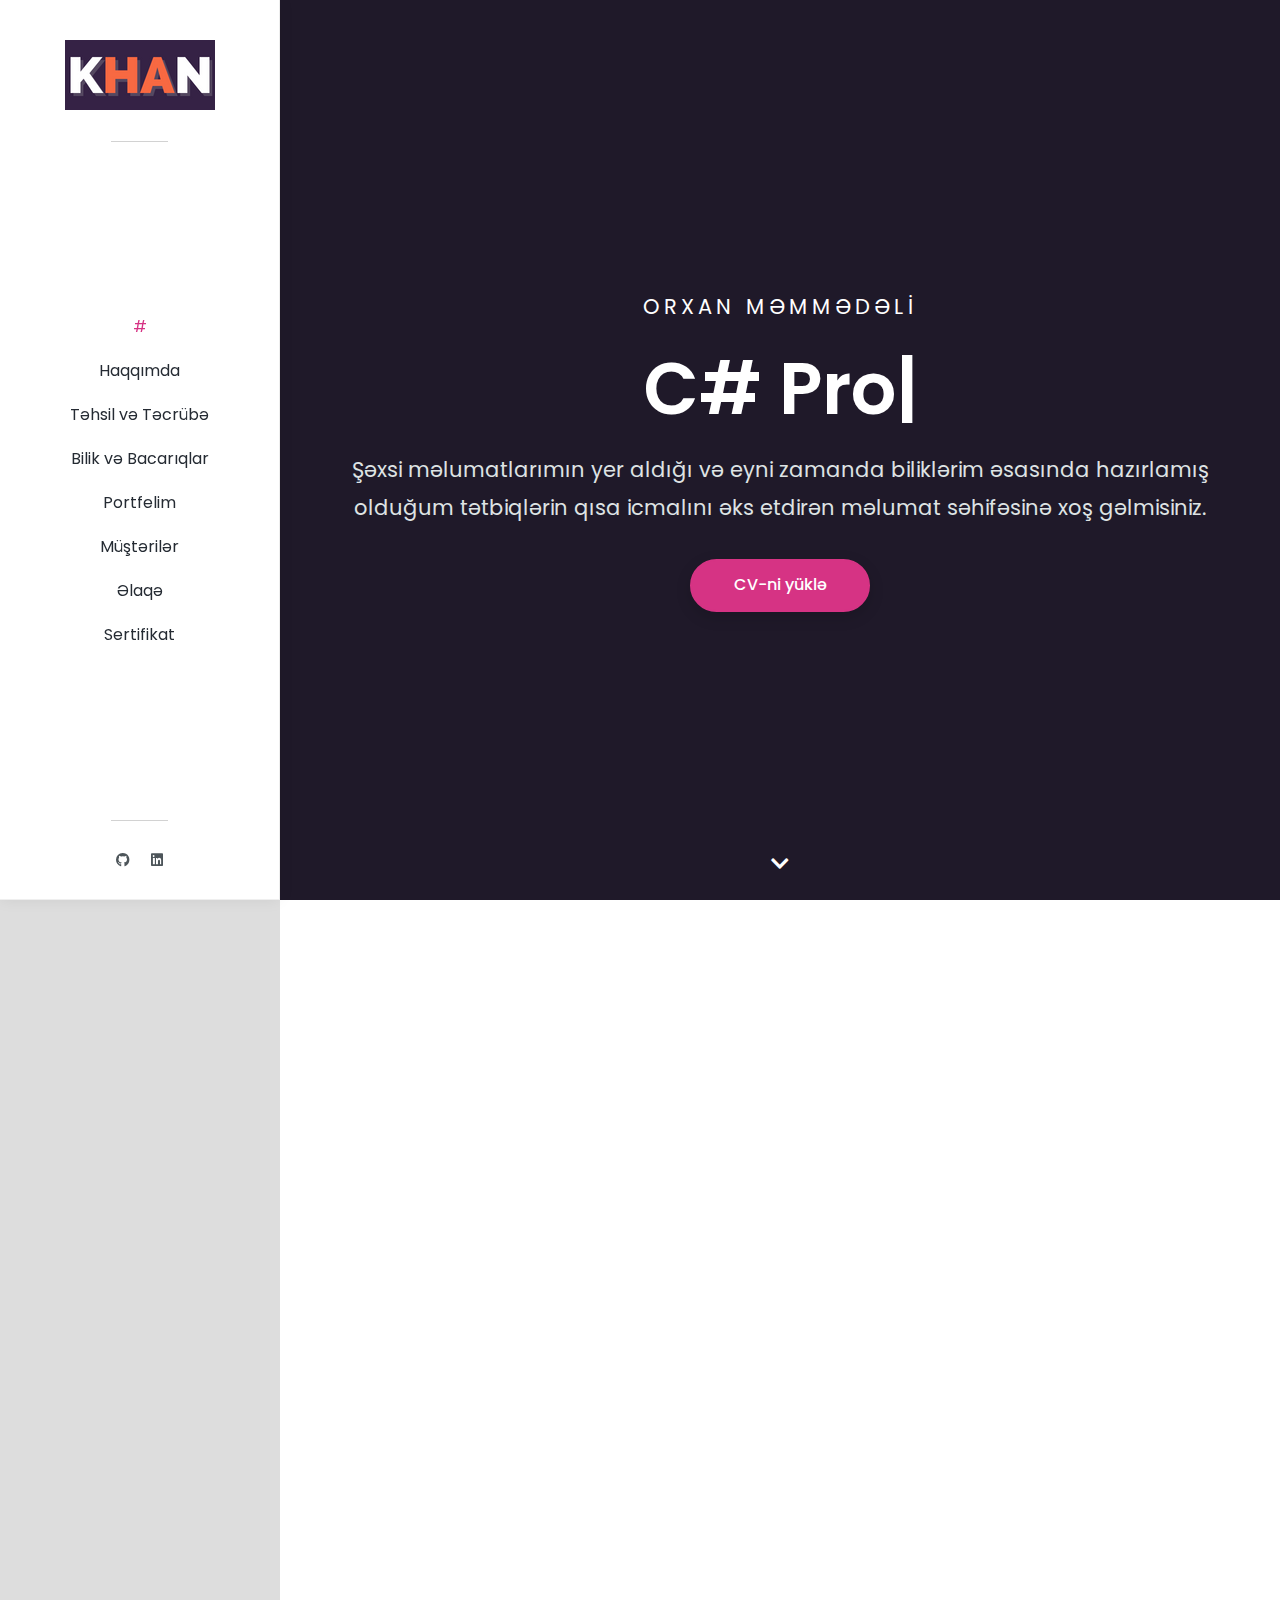
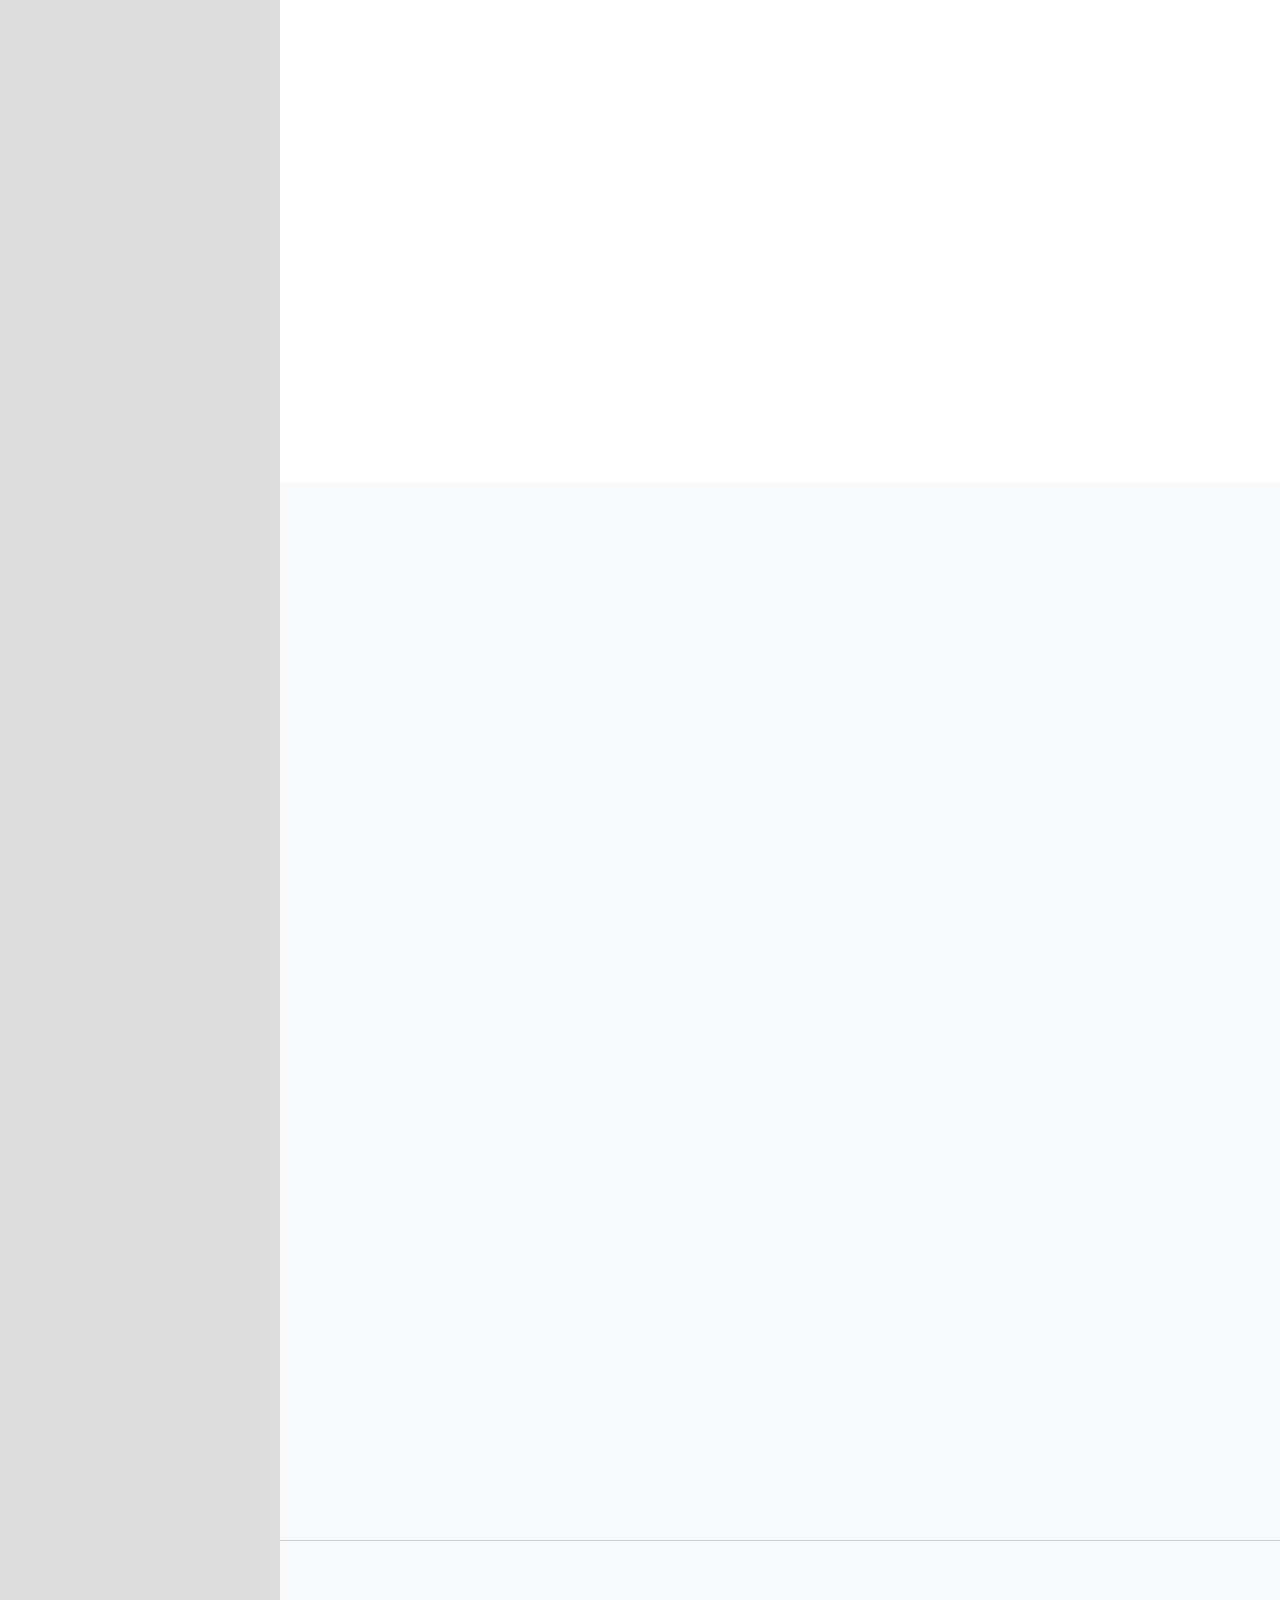
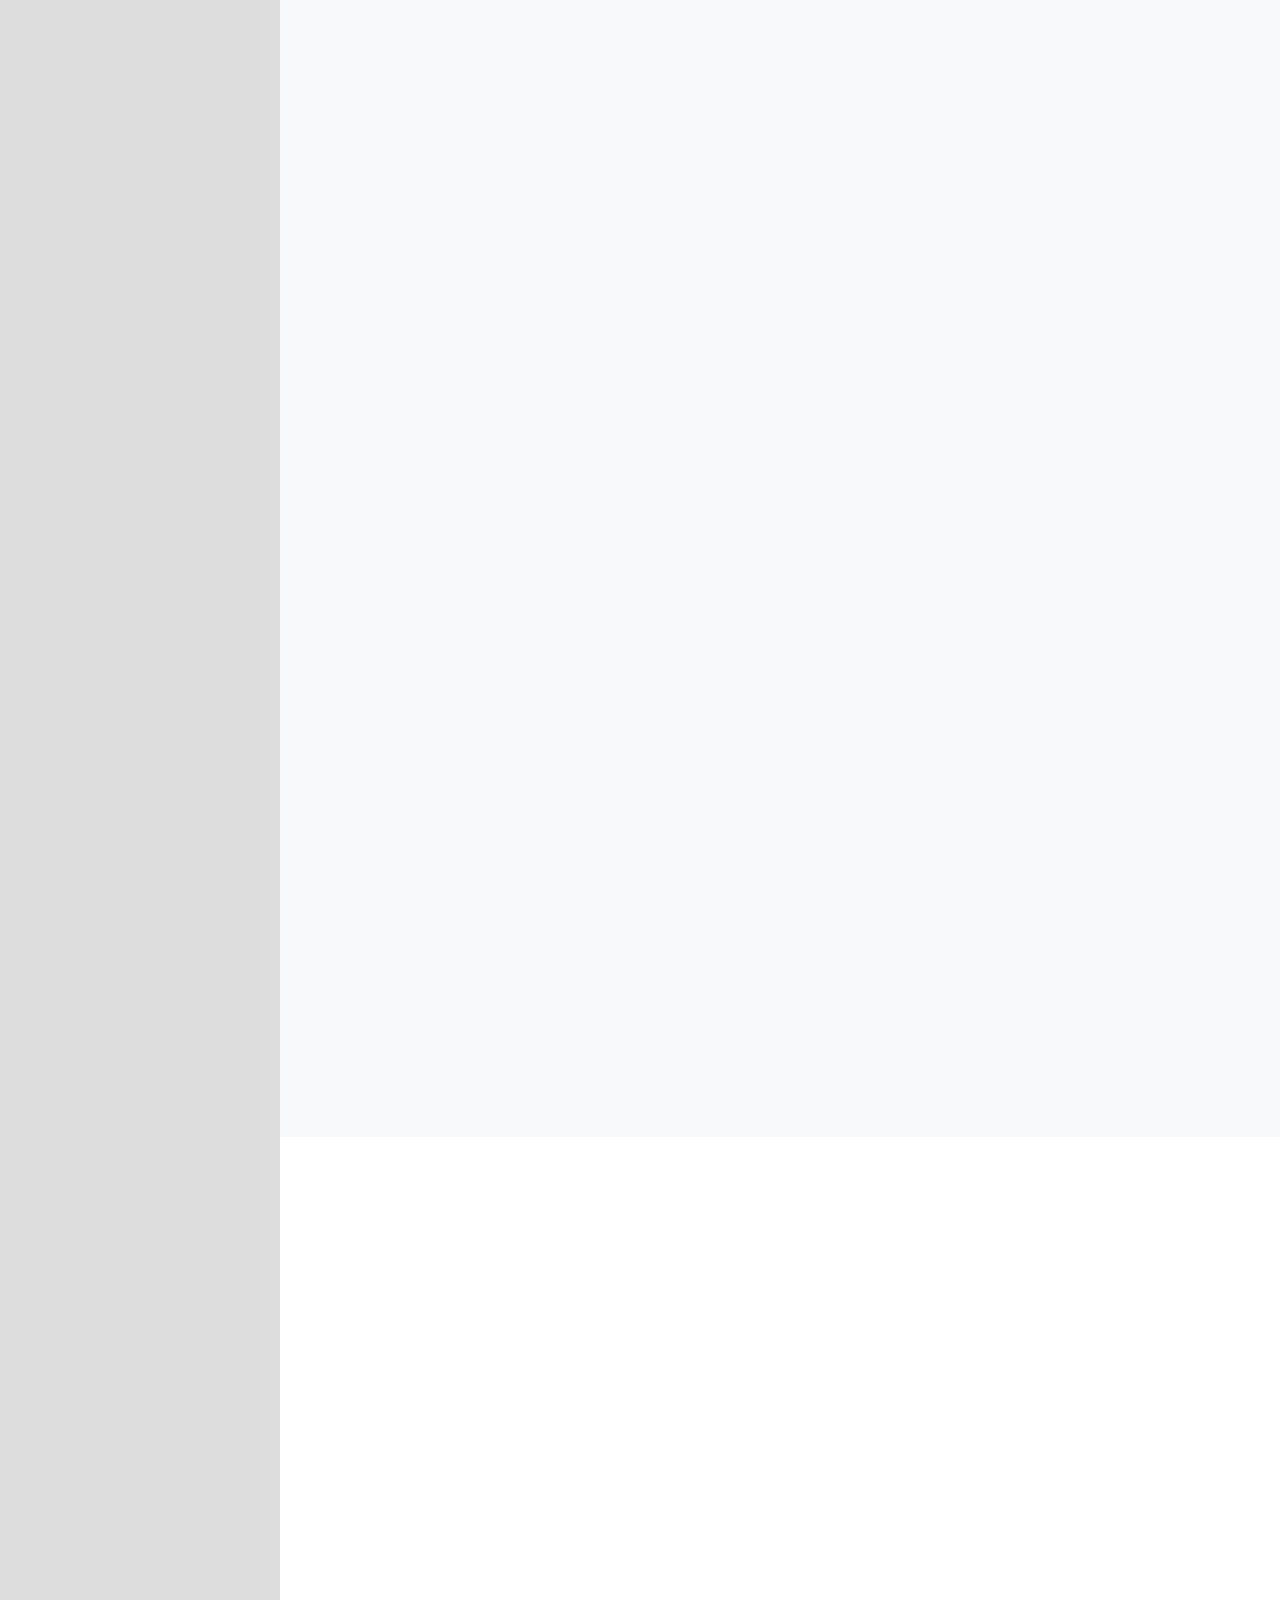
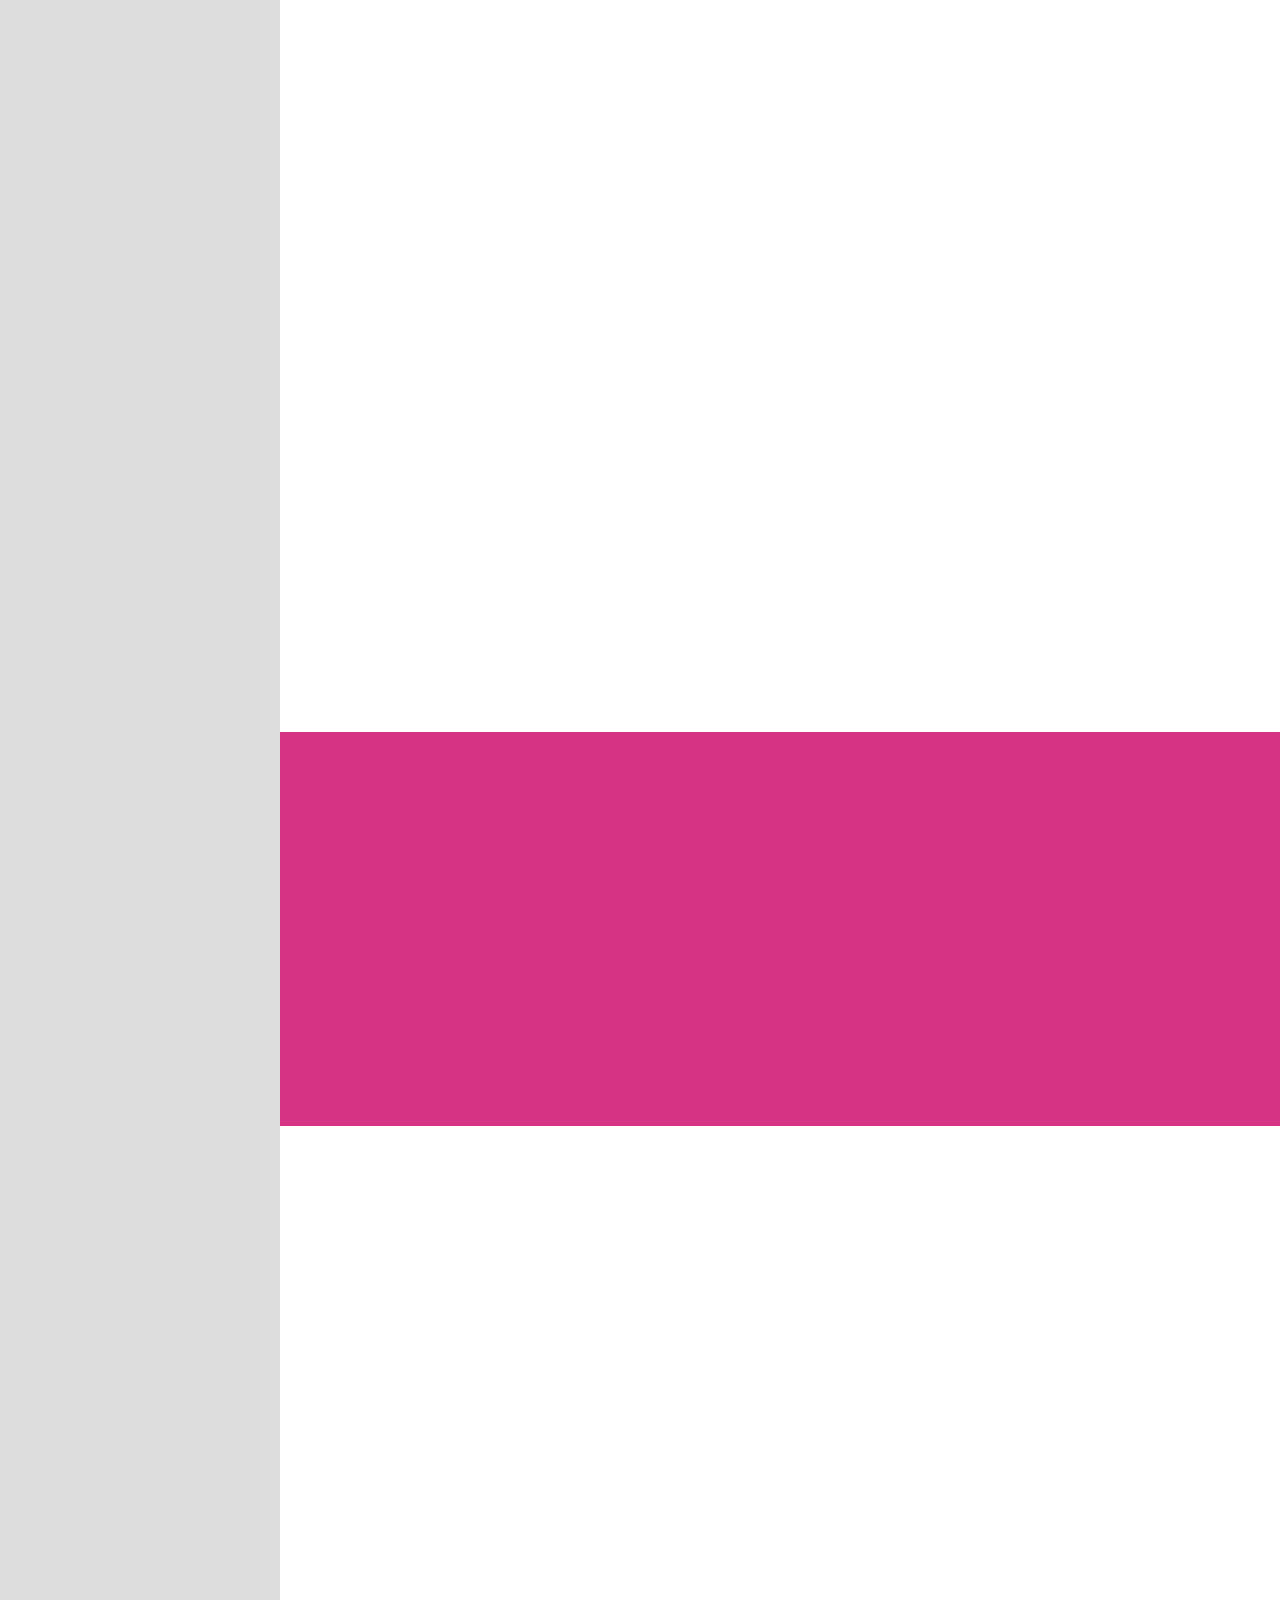
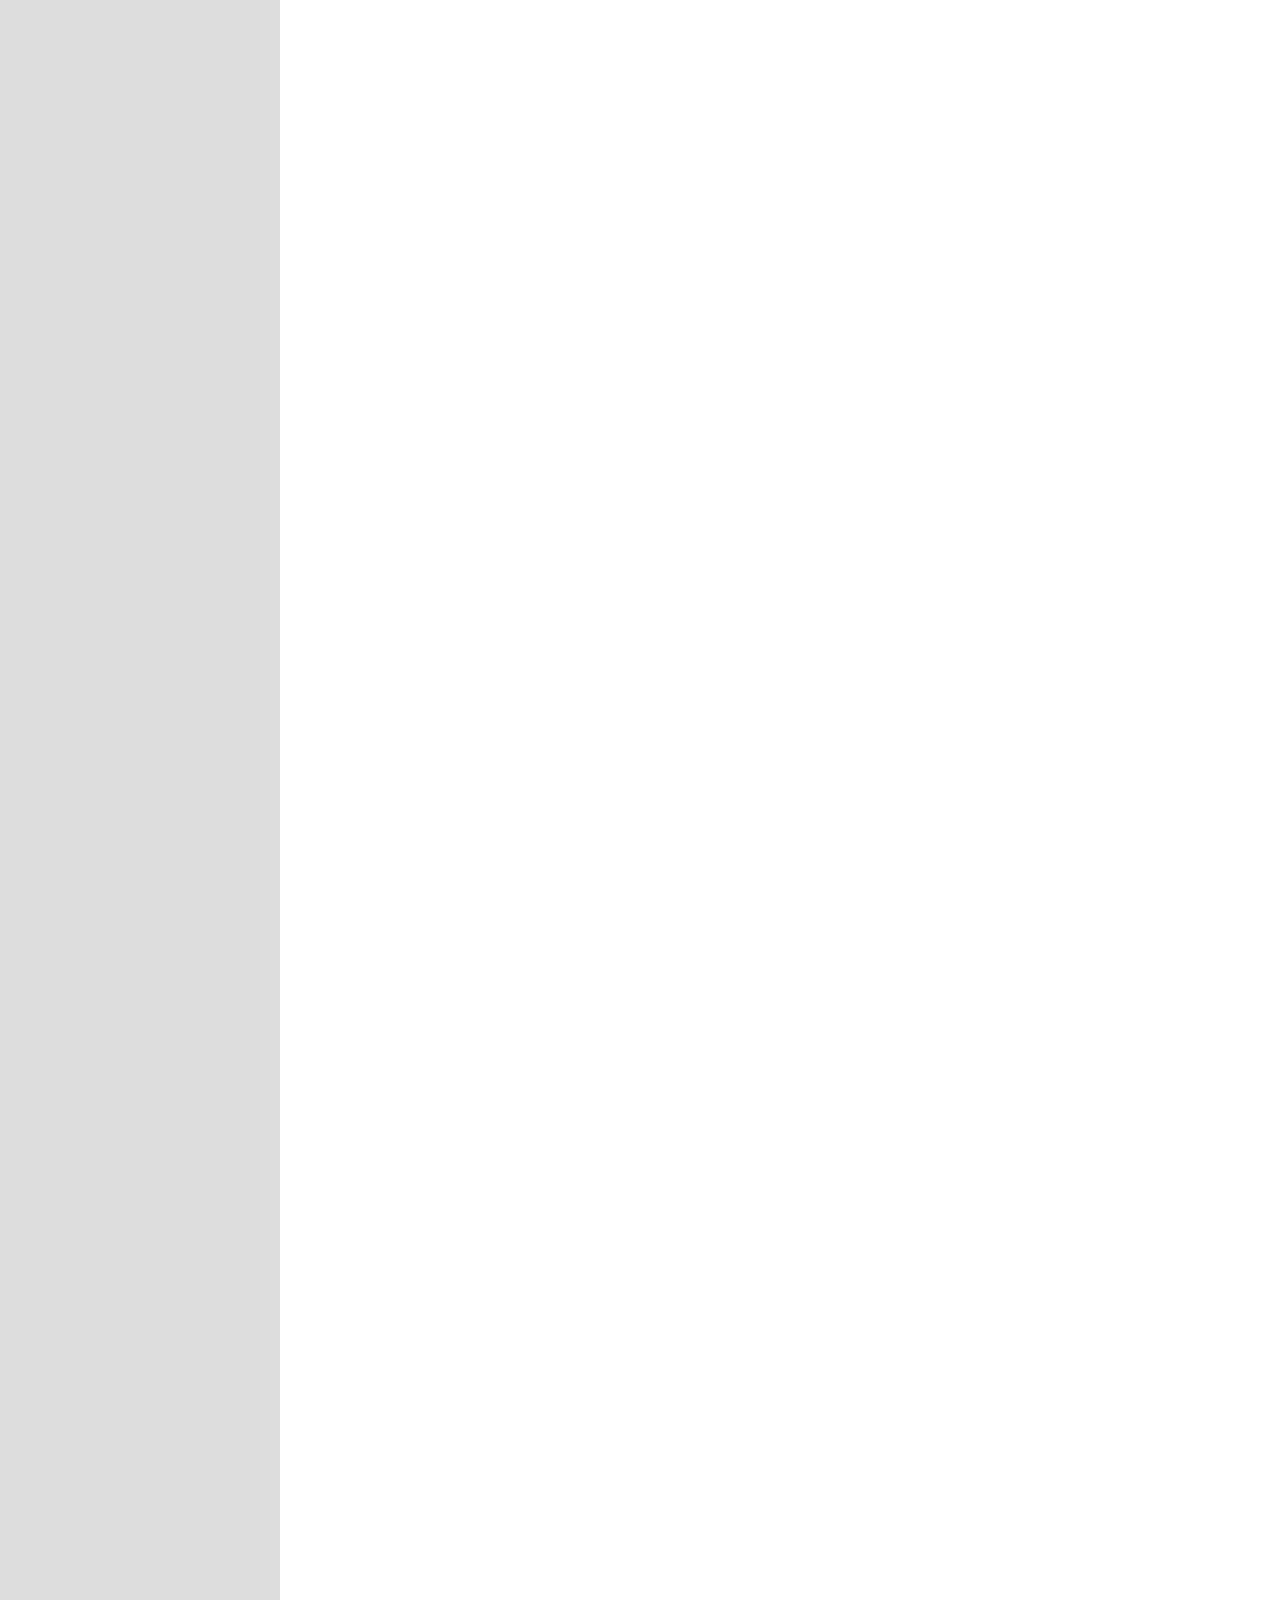
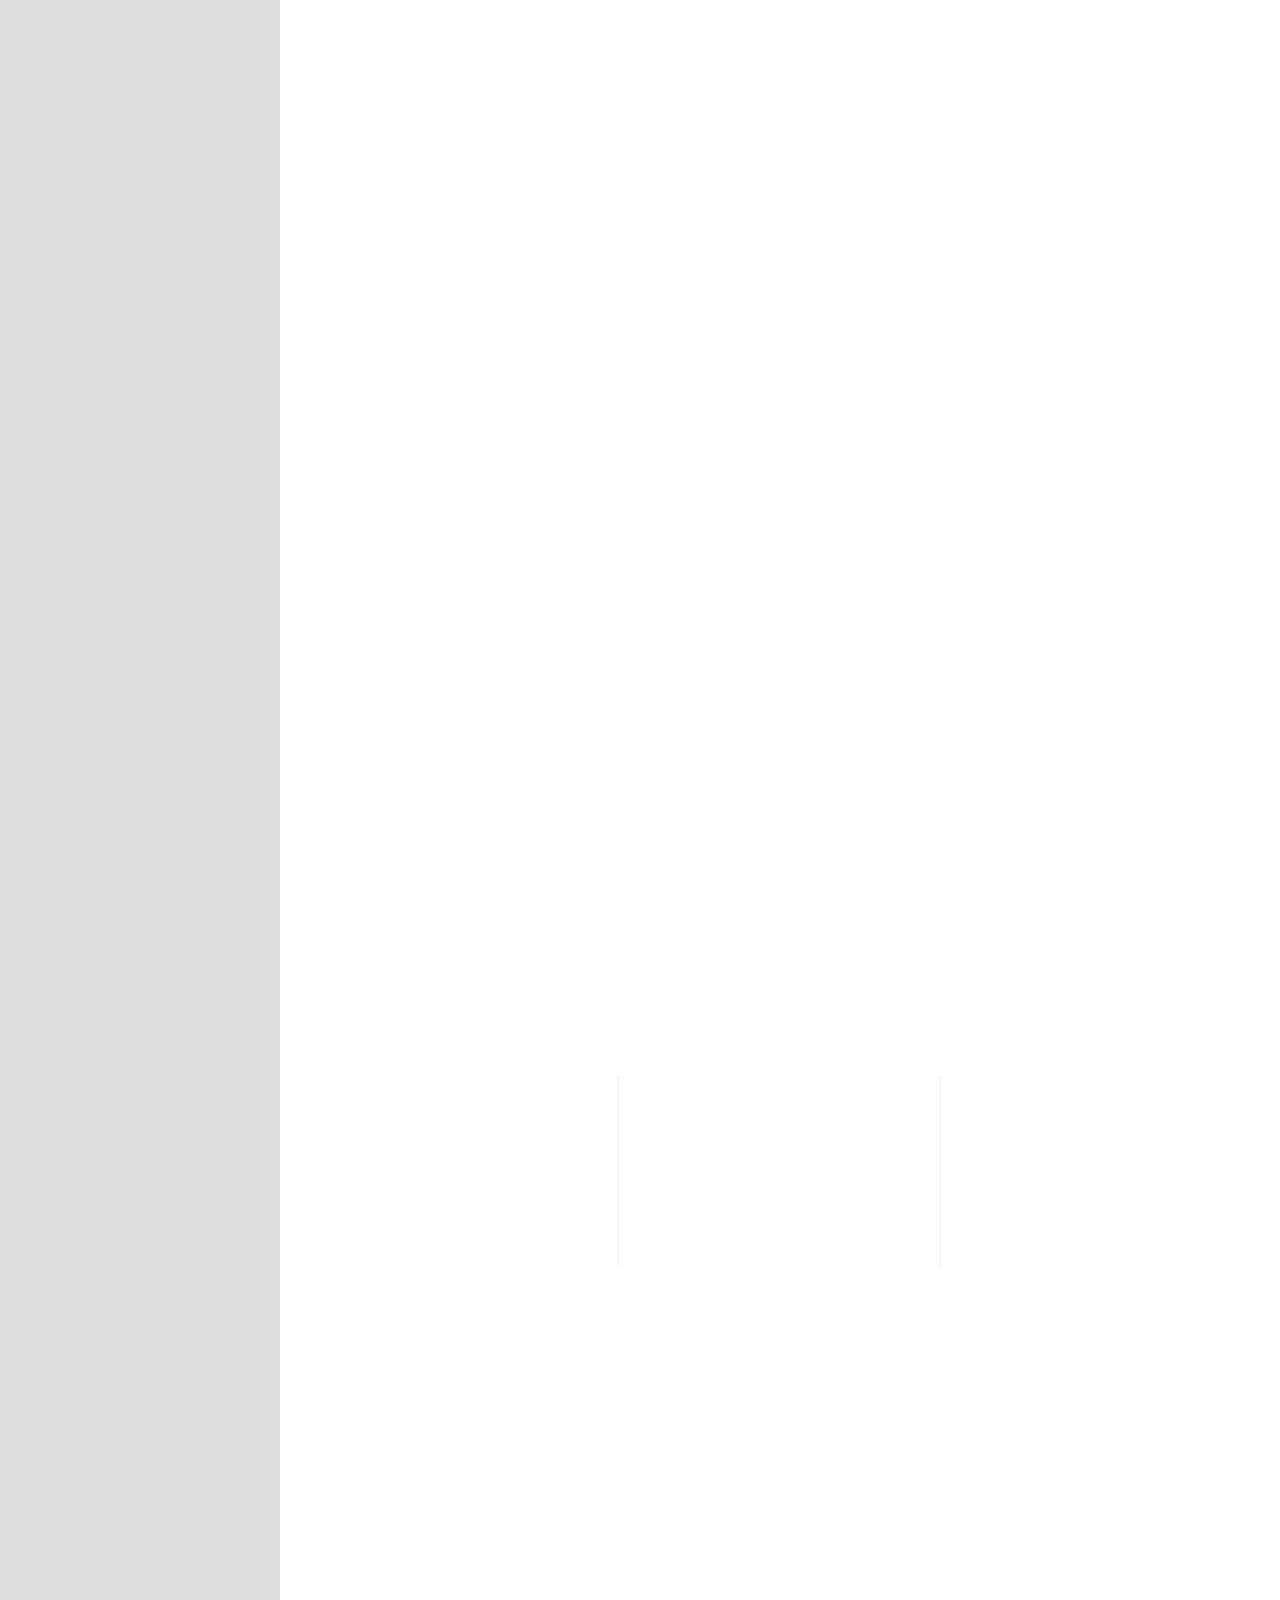
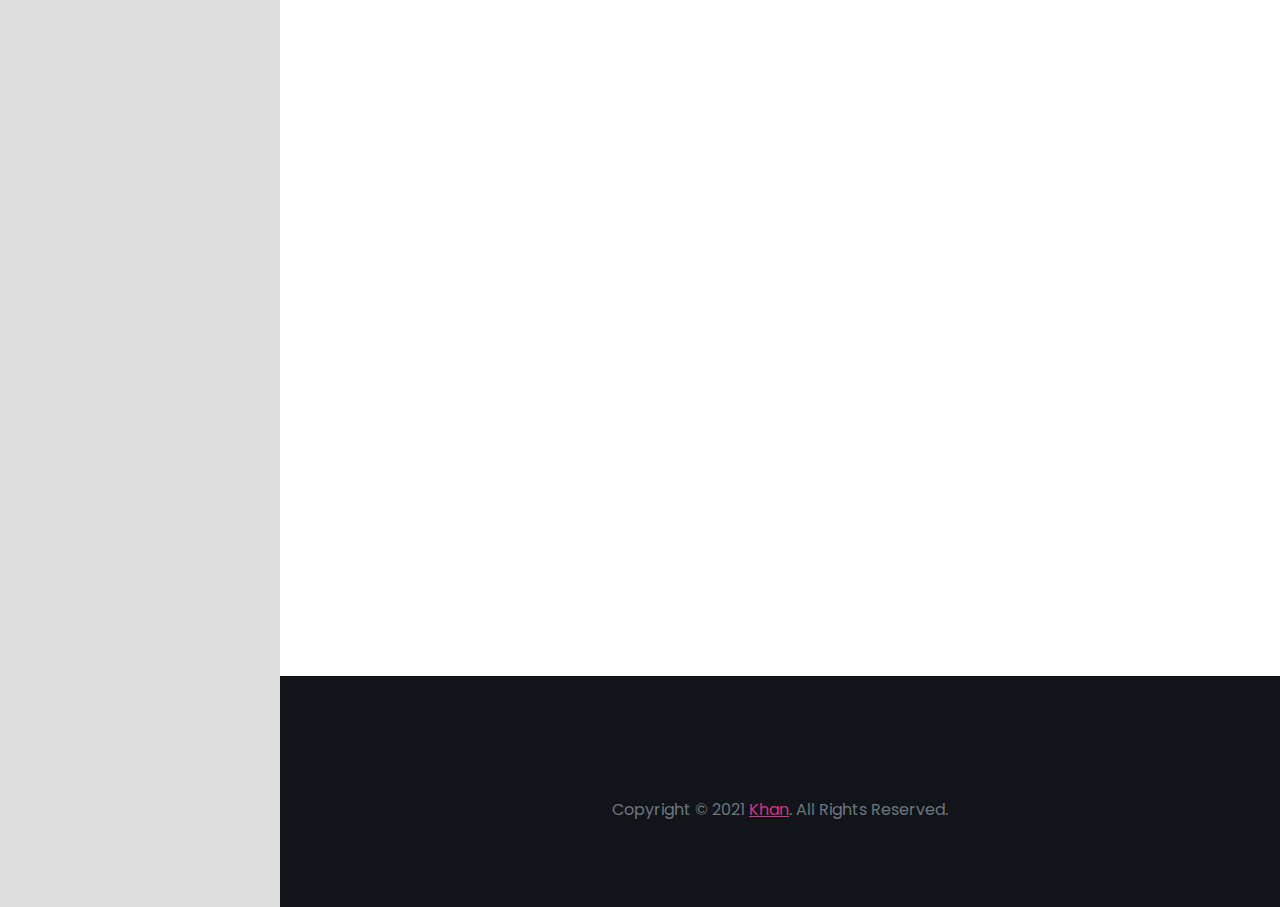
==== commit a670bd78: "Update index.html" ====
--- a/index.html
+++ b/index.html
@@ -344,10 +344,10 @@
                 </div>
                 <h3 class="mb-3">Azərbaycan Qida Təhlükəsizliyi Agentliyi</h3>
                 <h6 class="mb-3">
-                  .Net Developer (10.2022 - davam edir)
+                  .Net Developer <br> (10.2022 - davam edir)
                 </h6>
                 <p class="text-muted mb-0">
-                  Back-end üzrə proqramçı vəzifəsinin icrası
+                  Mövcud sistem üzrə xidmət göstərmək və tələblərə uyğun yeni imkanların əlavə edilməsi 
                 </p>
               </div>
             </div>  
@@ -359,7 +359,7 @@
                 </div>
                 <h3 class="mb-3">Türkiyə Dəyanət Vəqfi Bakı Türk Liseyi</h3>
                 <h6 class="mb-3">
-                  .Net / Backend Proqramçı (10.2021 - davam edir)
+                  .Net / Backend Proqramçı <br>(10.2021 - davam edir)
                 </h6>
                 <p class="text-muted mb-0">
                   Liseyin tabeliyində olan hazırlıq kursu üçün TSA və LER
@@ -375,7 +375,7 @@
                 </div>
                 <h3 class="mb-3">Türkiyə Dəyanət Vəqfi Bakı Türk Liseyi</h3>
                 <h6 class="mb-3">
-                  Operator / Kompüter mühəndisi (09.2019 - 10.2021)
+                  Operator / Kompüter mühəndisi <br>(09.2019 - 10.2021)
                 </h6>
                 <p class="text-muted mb-0">
                   Nəşriyyat, Dizayn və İmtahan şöbə rəhbəri. (<i>İmtahanların təşkili və emalı. Dizayn xidmətləri.
@@ -394,7 +394,7 @@
                   edilmiş “Hünər/Hilal Kursu”
                 </h3>
                 <h6 class="mb-3">
-                  Ofis işçisi / Qeydiyyatçı (10.2018 - 09.2019)
+                  Ofis işçisi / Qeydiyyatçı <br>(10.2018 - 09.2019)
                 </h6>
                 <p class="text-muted mb-0">
                   Ofis daxili işlərin icrası və texniki məsələrin həlli
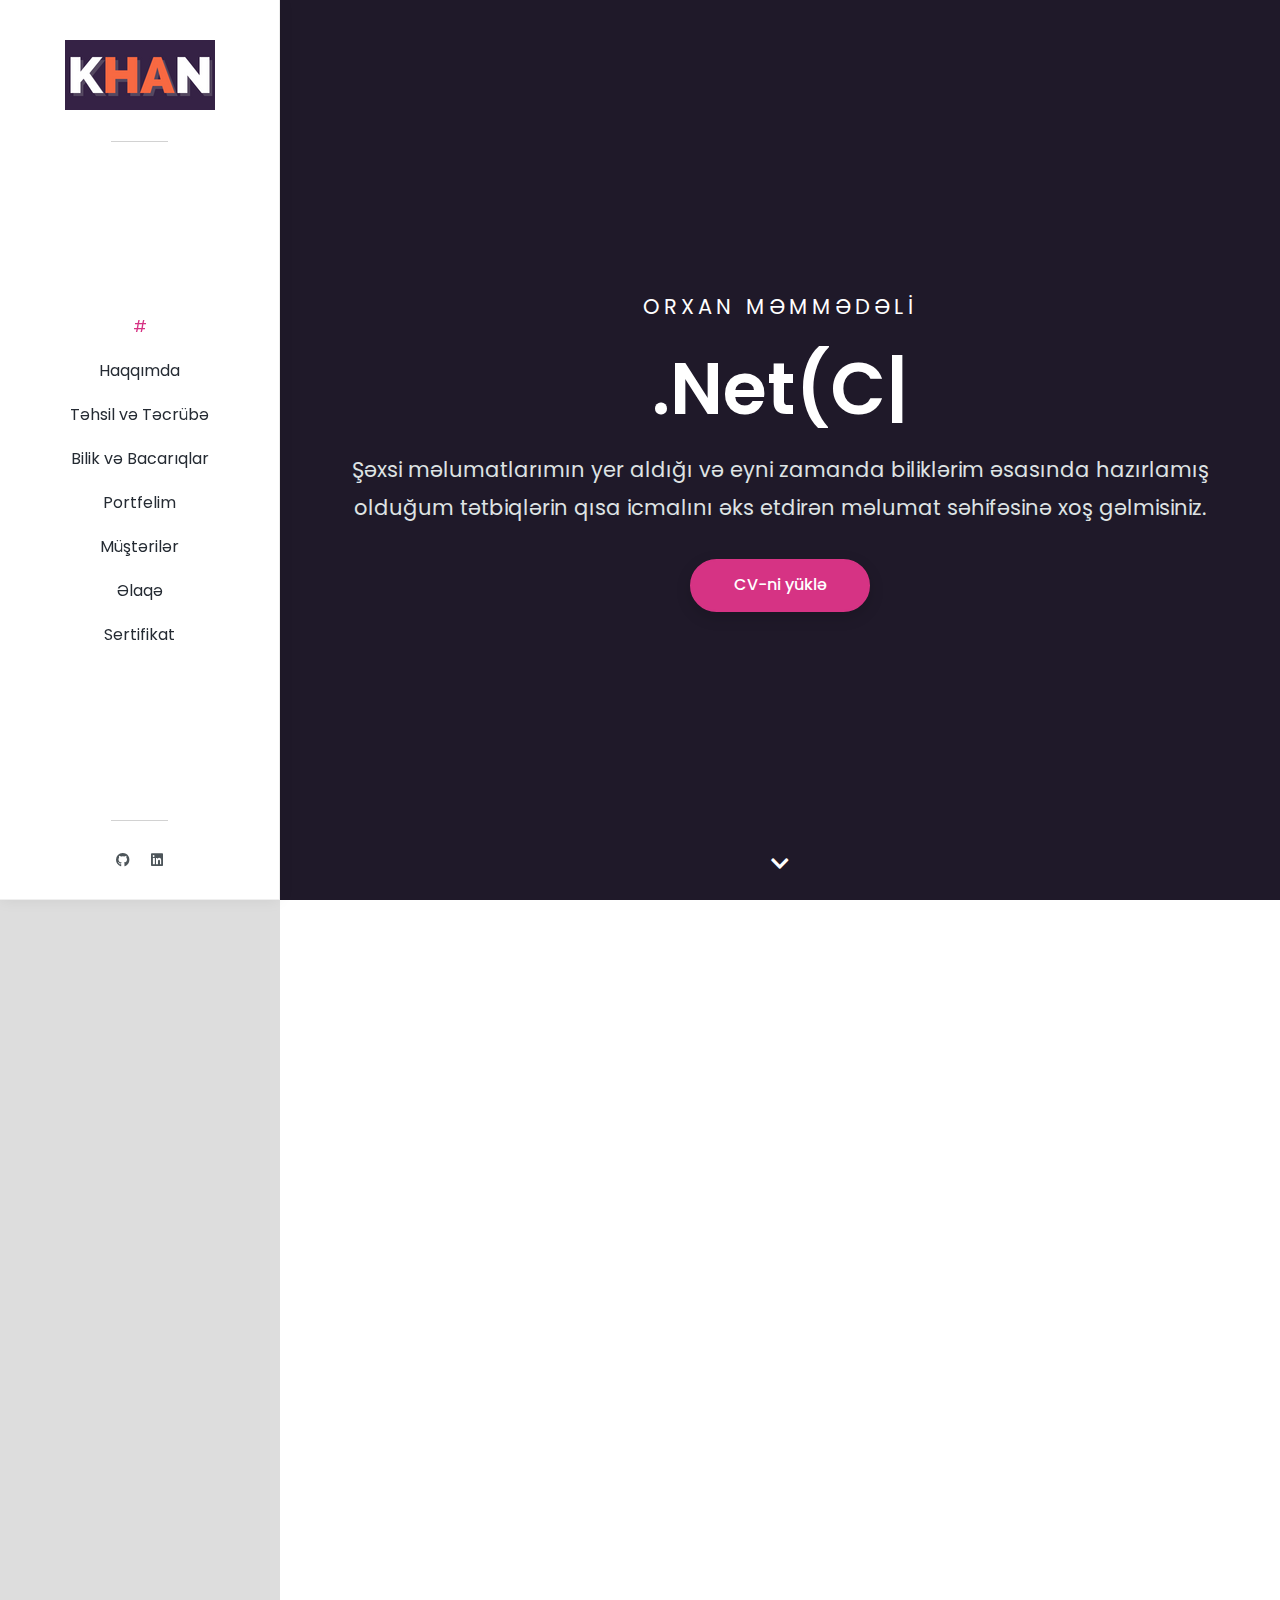
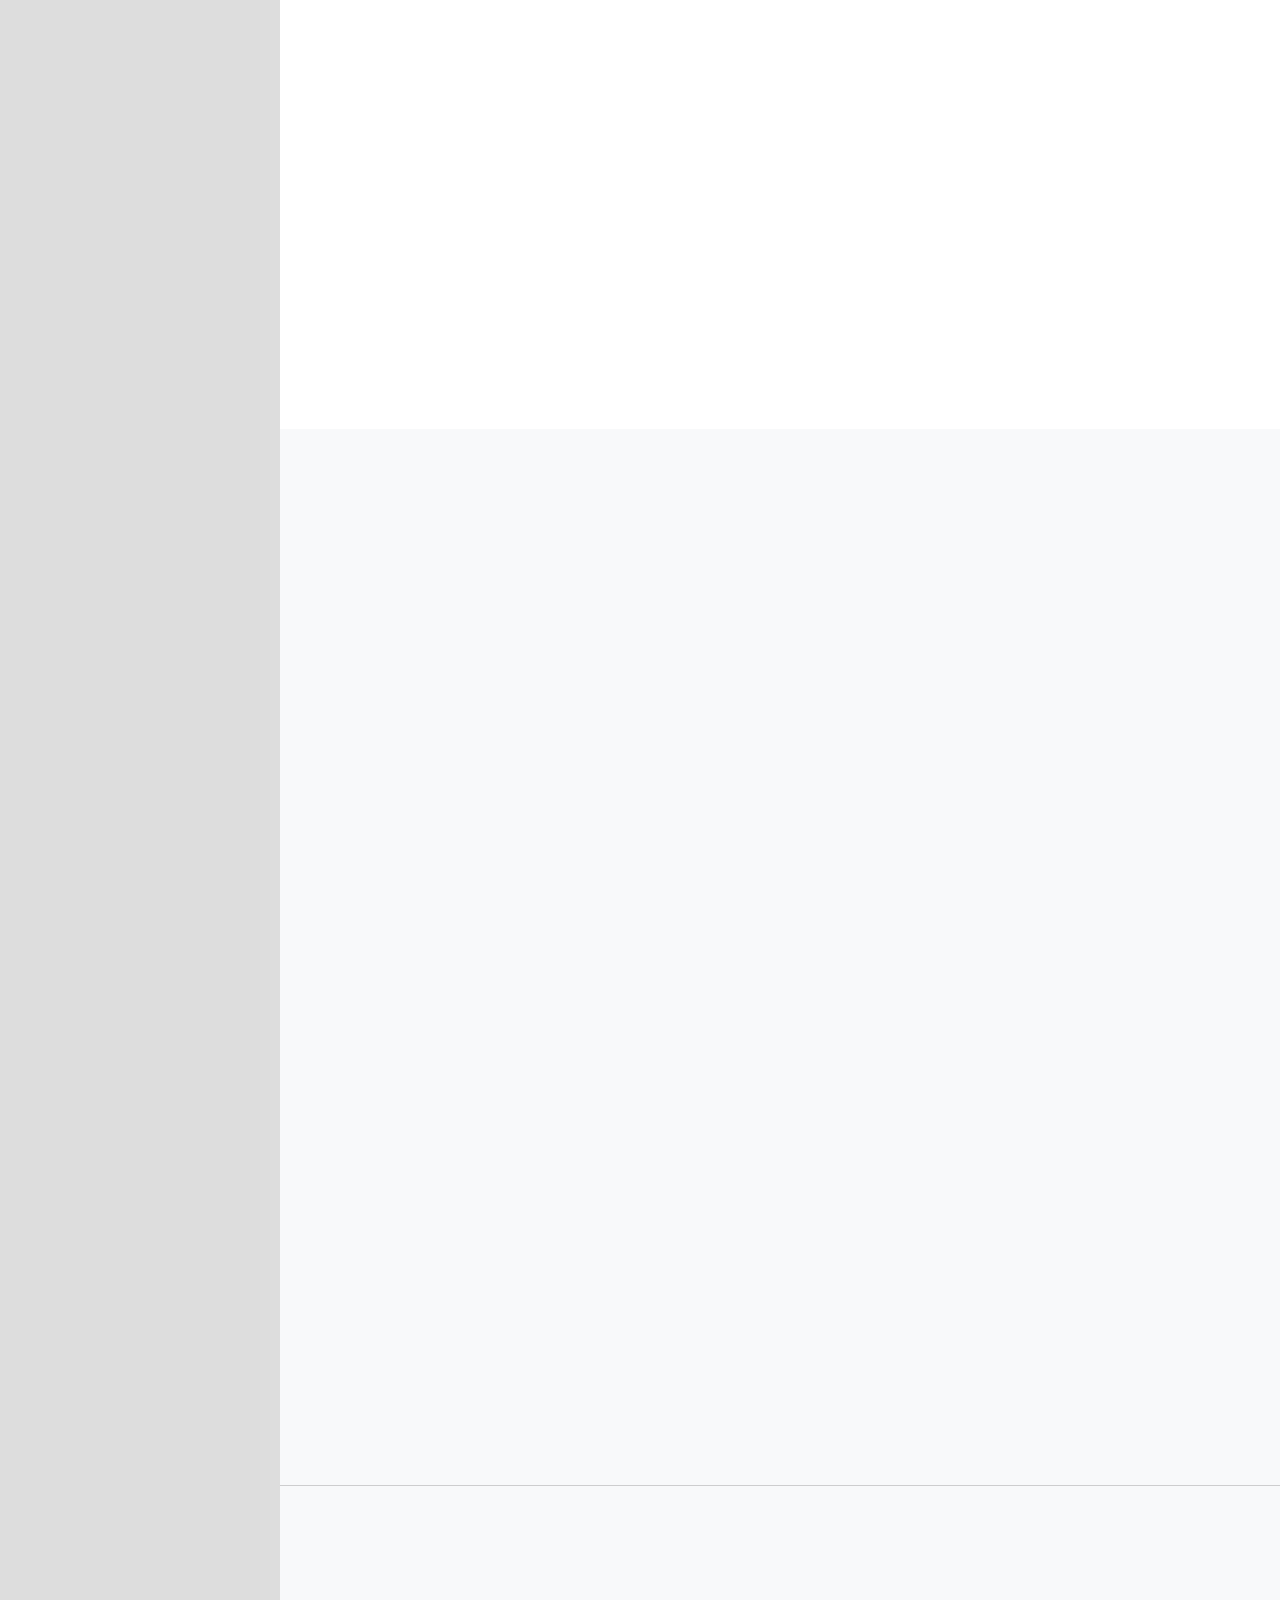
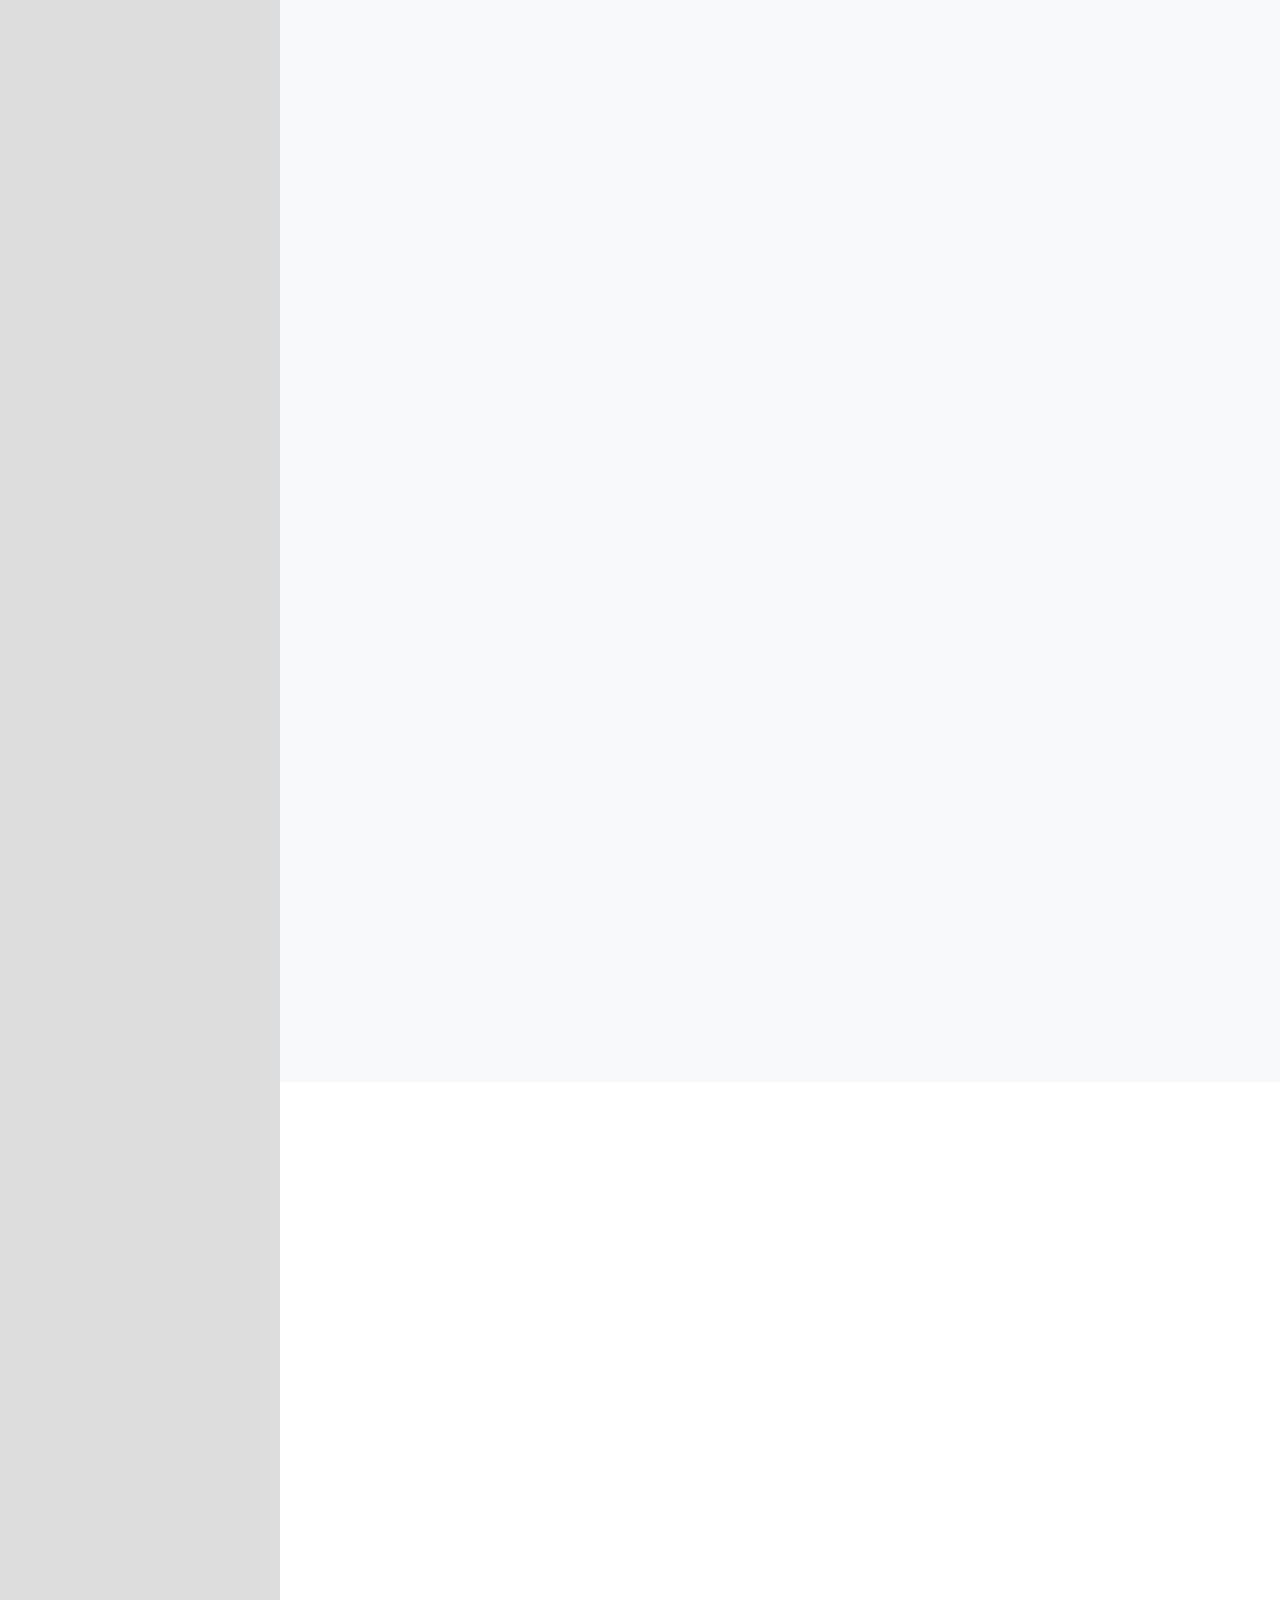
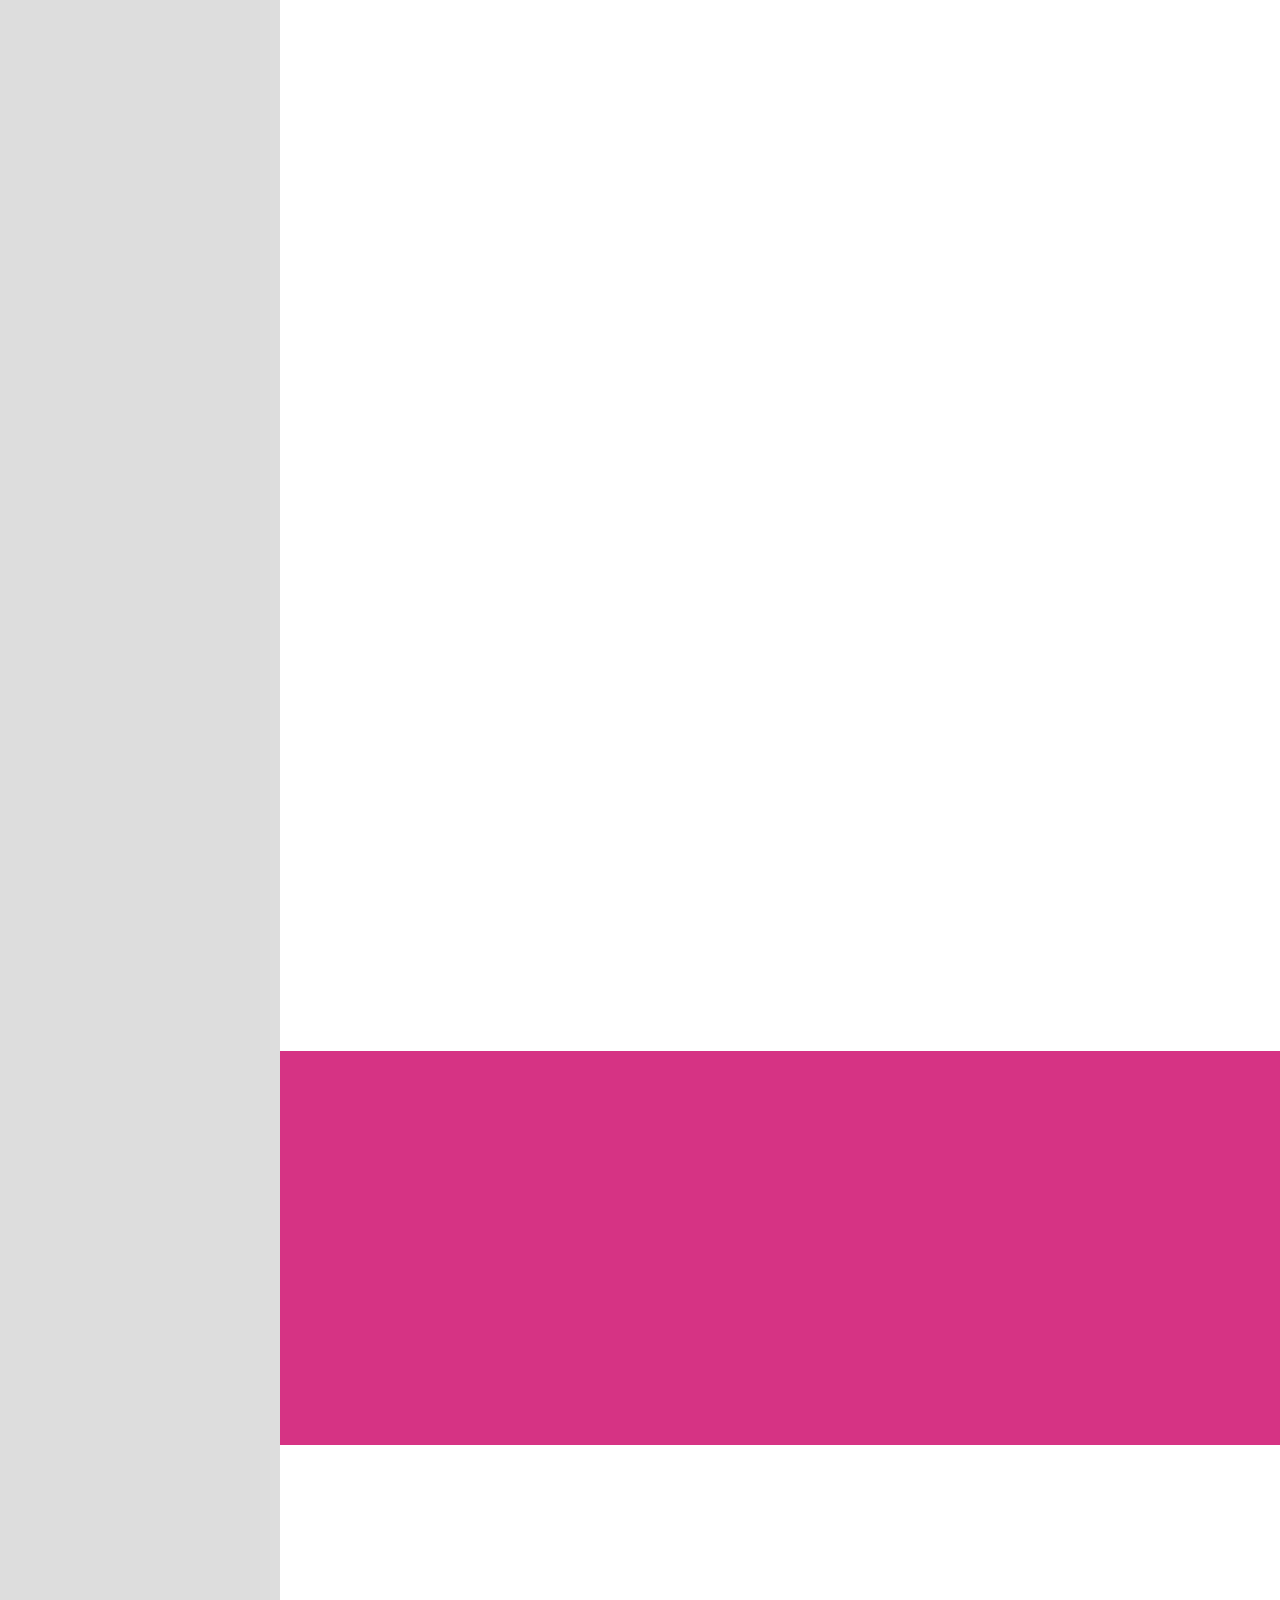
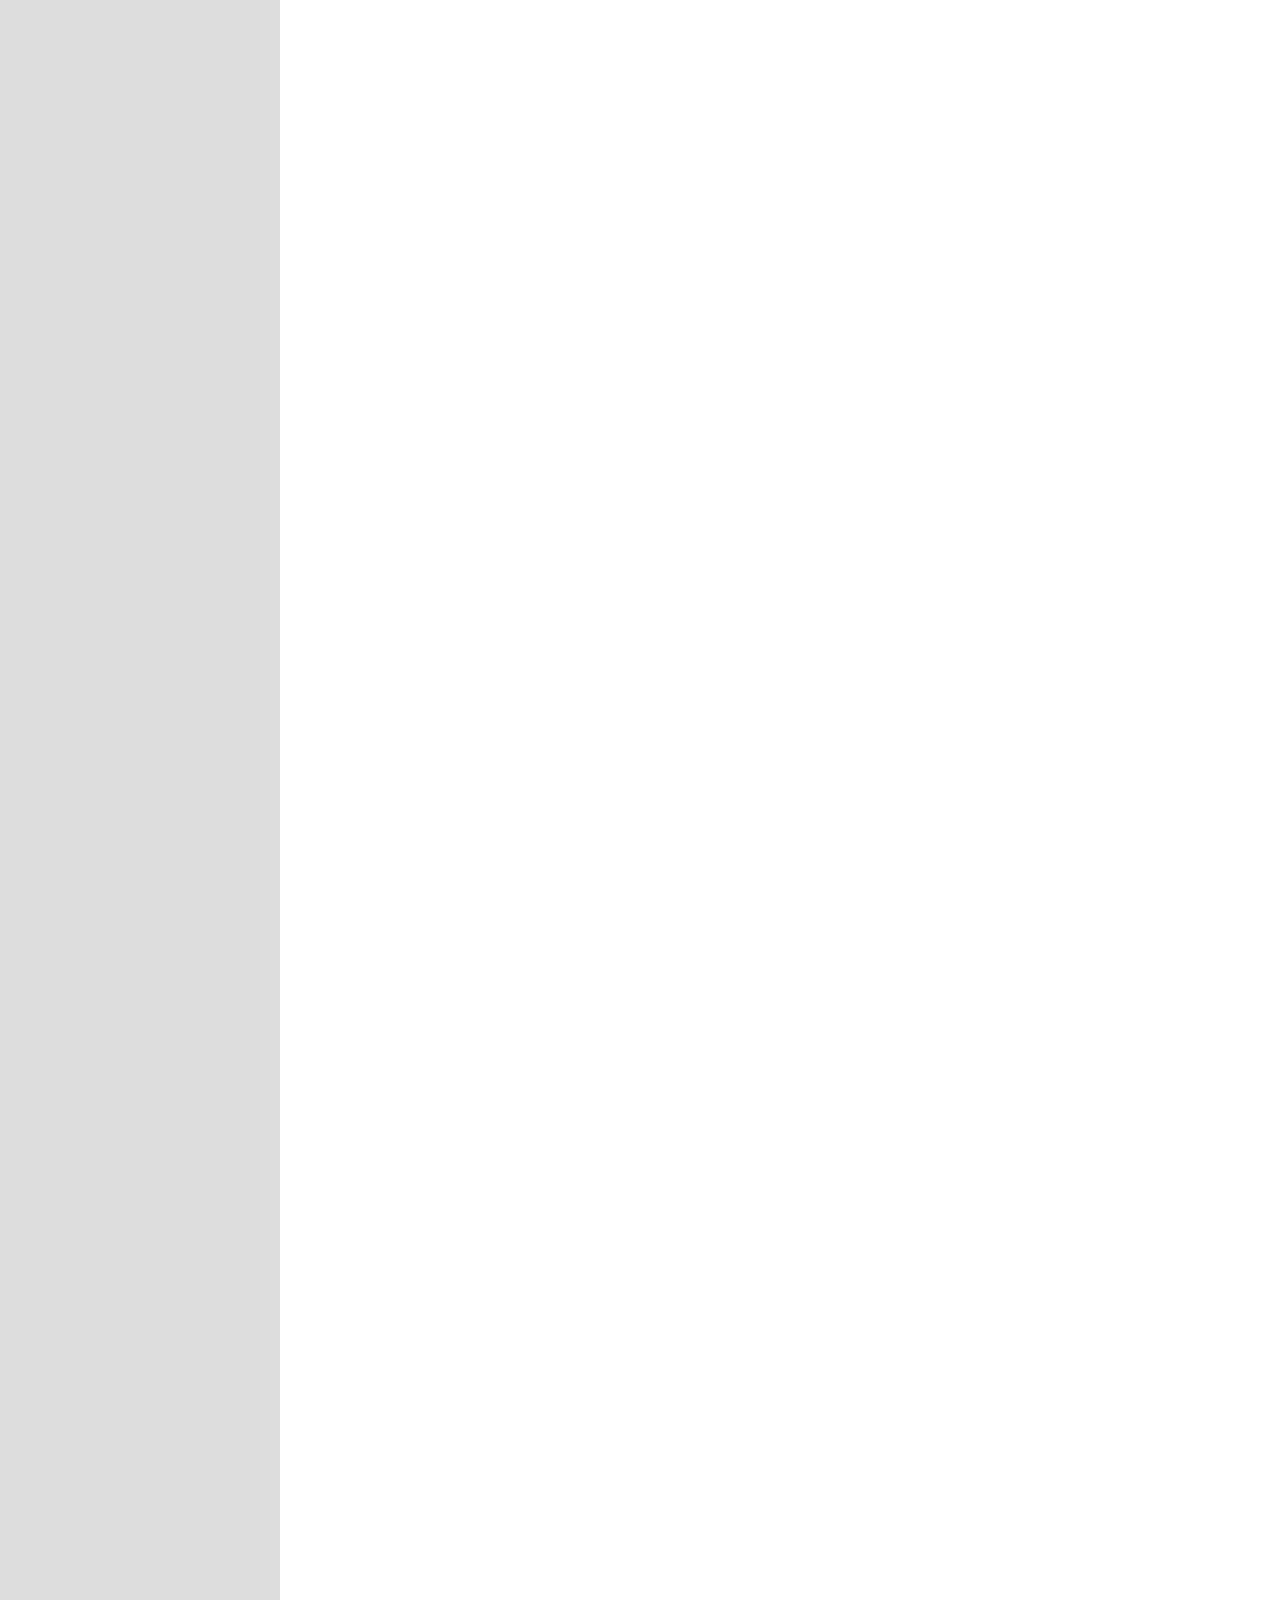
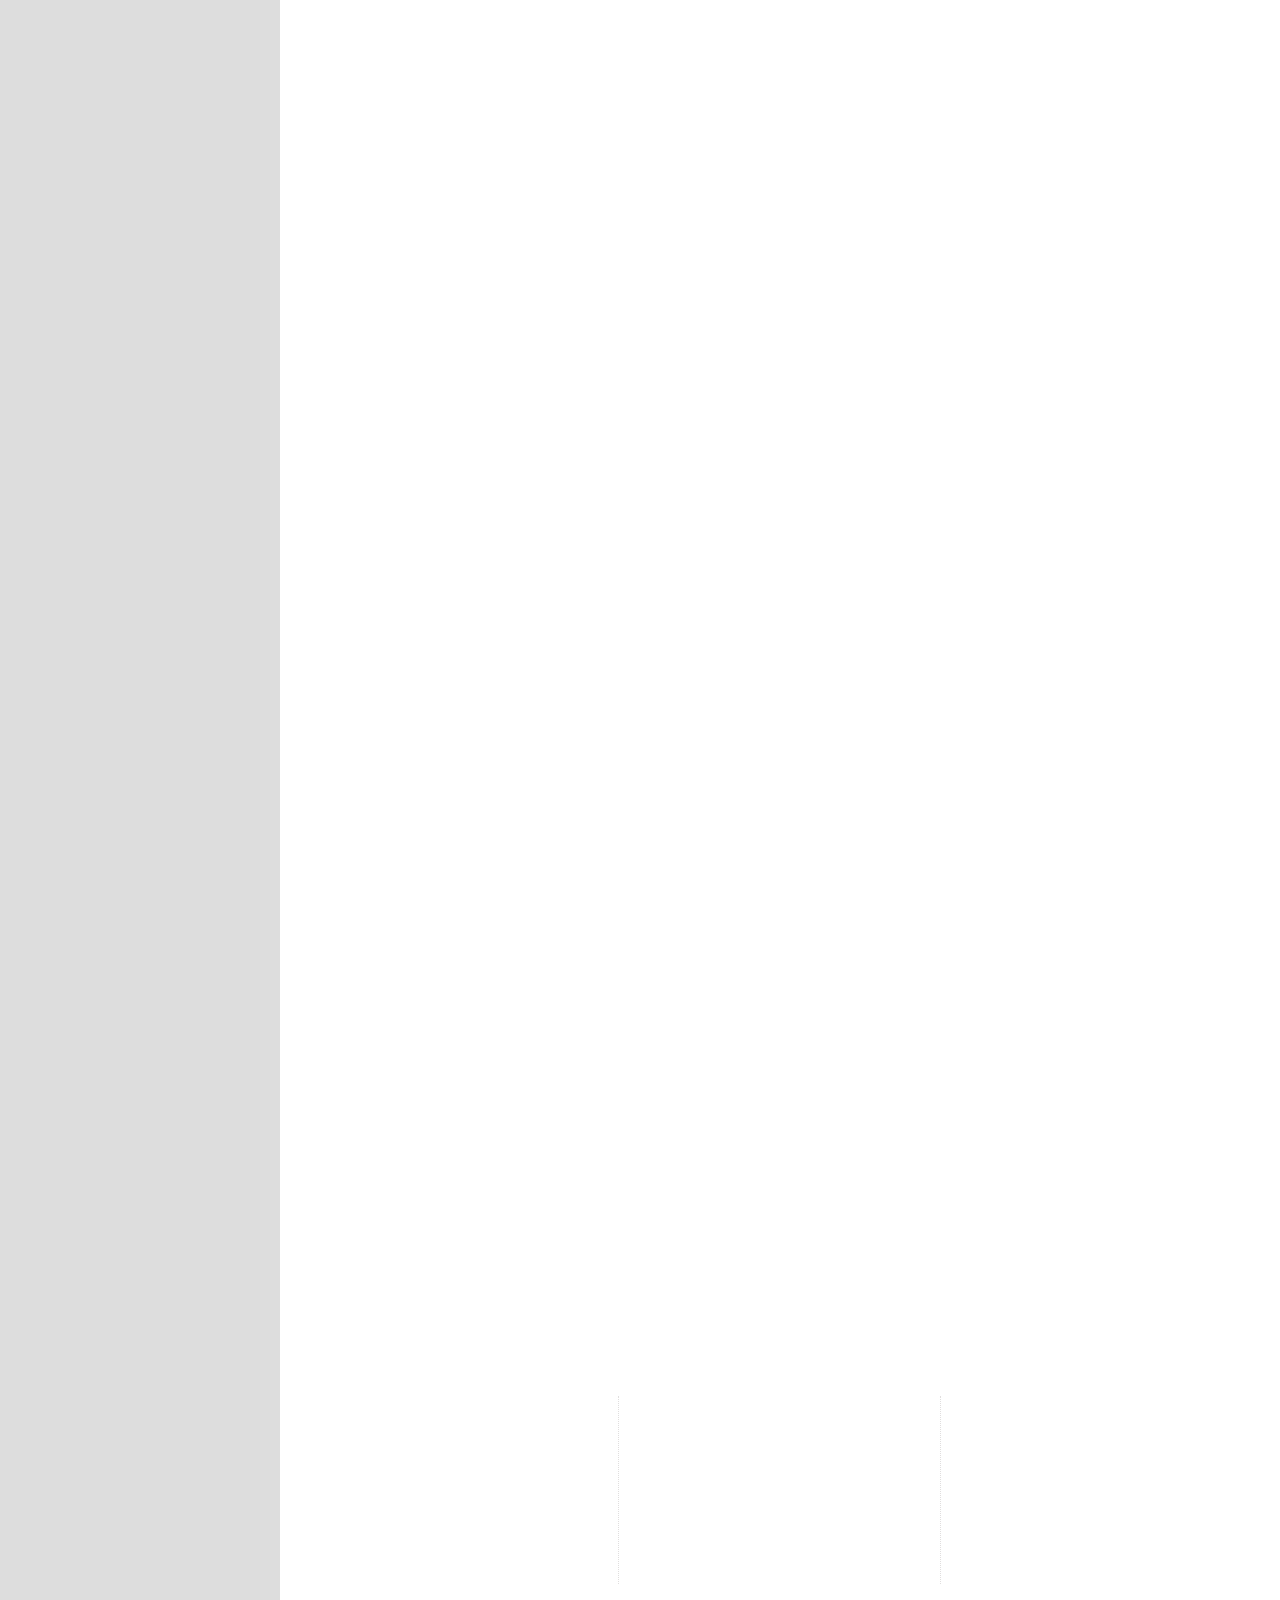
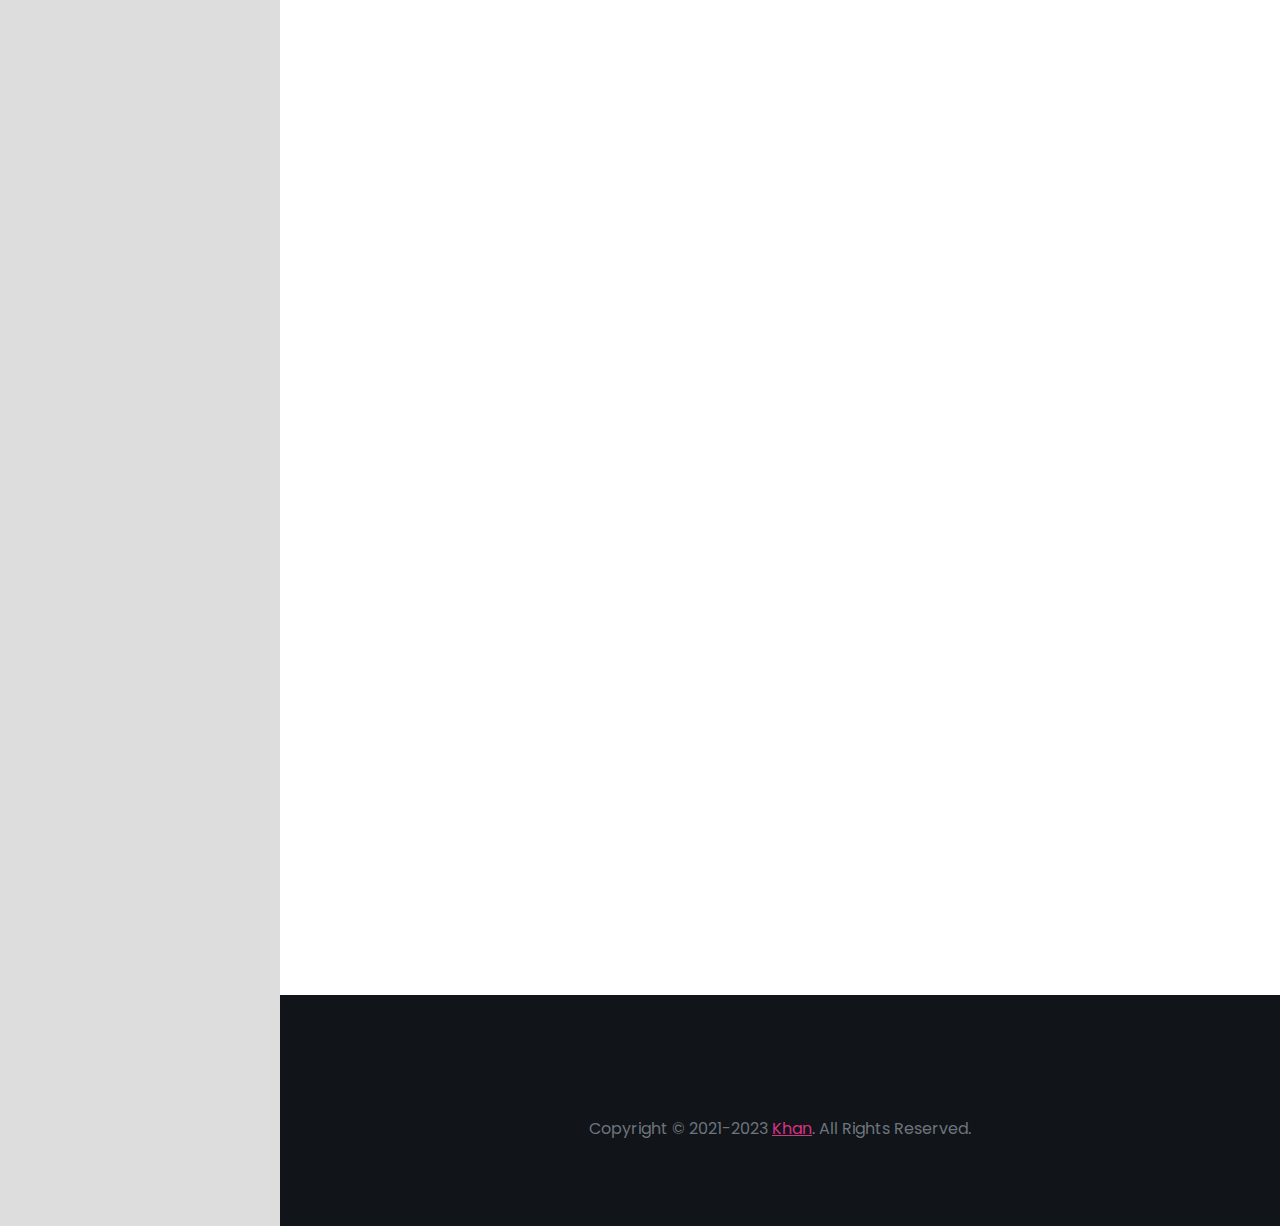
==== commit a0b4bd49: "update-22.01.23" ====
--- a/index.html
+++ b/index.html
@@ -97,11 +97,11 @@
                 target="_blank" title="Linkedin"><i class="fab fa-linkedin"></i></a>
             </li>
           </ul>
-          <a href="https://thesiswritingservice.net/" hidden>https://thesiswritingservice.net/</a>
+          <!-- <a href="https://thesiswritingservice.net/" hidden>https://thesiswritingservice.net/</a>
           <script type="text/javascript"
             src="https://www.freevisitorcounters.com/auth.php?id=b1896e6346009a185ccf07ed396b691279f9d760"></script>
           <script type="text/javascript" src="https://www.freevisitorcounters.com/en/home/counter/890932/t/3"></script>
-          <button class="navbar-toggler" type="button" data-bs-toggle="collapse" data-bs-target="#header-nav">
+          <button class="navbar-toggler" type="button" data-bs-toggle="collapse" data-bs-target="#header-nav"> -->
             <span></span><span></span><span></span>
           </button>
         </div>
@@ -127,9 +127,8 @@
                     ORXAN MƏMMƏDƏLİ
                   </p>
                   <div class="typed-strings">
-                    <p>C# Proqramçı</p>
-                    <p>Backend Proqramçı</p>
-                    <p>.Net Proqramçı</p>
+                    <p>.Net(C#) Developer</p>
+                    <p>Backend Developer</p>
                   </div>
                   <h2 class="text-17 fw-600 text-white mb-2 mb-md-3">
                     <span class="typed"></span>
@@ -161,37 +160,15 @@
             <div class="col-lg-7 text-center text-lg-start ps-lg-4 wow fadeInRight">
               <h2 class="fw-600 mb-4">Haqqımda</h2>
               <h3 class="text-6 mb-4">
-                <span class="text-primary fw-600">C#/Backend Proqramçı</span>
+                <span class="text-primary fw-600">.Net(C#) Developer</span>
               </h3>
-              <p>
-                Mən Məmmədəli Orxan Bəhram oğlu. Microsoft firmasının
-                m&uuml;asir proqramla dili olan C#(sharp) &uuml;zrə Junior
-                Developer-əm.
-              </p>
-              <p>
-                Bakalavr təhsilimi
-                <strong>PANM (Proseslərin avtomatlaşdırılması mühəndisliyi)
-                  TEMPUS</strong>, Magistr təhsilimi isə
-                <strong>IT (İnformasiya Texnologiyaları və sistemləri
-                  mühəndisliyi)</strong>
-                &uuml;zrə almışam. Magistr d&ouml;vr&uuml;ndə Microsoft
-                firmasının məşhur proqramlama dili olan C# biliklərini daha
-                yaxşı mənimsəmək &uuml;&ccedil;&uuml;n proqramlama kursunda
-                bilik və bacarıqlarımın artırılmasına &ccedil;alışmışam.
-                N&ouml;vbəti mərhələdə m&uuml;xtəlif platformalar ilə cari
-                tarixə qədər yeni biliklər &ouml;yrənməyə davam
-                edirəm.&nbsp;<br />Əldə etdiyim biliklər &uuml;zrə
-                <em><strong>Desktop App (windows)</strong></em>,
-                <em><strong>Web App (windows və Cross platform)&nbsp;</strong></em>olmaqla proqram təminatları
-                hazırlamaq cəhdləri etmişəm.
-                G&uuml;n&uuml;m&uuml;z&uuml;n tələblərini nəzərə alaraq
-                hazırlamağa &uuml;st&uuml;nl&uuml;k verdiyim tətbiqlər veb
-                tətbiqlər olmaqla həm windows, həm də cross platrform olmaqla
-                layihələr hazırlamışam və davam edirəm.<br /><br />Mənimlə
-                əlaqəli digər məlumatlara daha dəqiq formada səhifə
-                &uuml;zərindən baxa, ehtiyac yarandığı təqdirdə əlaqə
-                b&ouml;lməsindən əlaqə saxlaya bilərsiniz.&nbsp;&nbsp;
-              </p>
+              <p style="text-align:justify">Bakalavr təhsilimi <strong>PANM (Proseslərin avtomatlaşdırılması m&uuml;həndisliyi) TEMPUS</strong>, Magistr təhsilimi isə <strong>IT (İnformasiya Texnologiyaları və sistemləri m&uuml;həndisliyi)</strong> &uuml;zrə almışam. 2018-ci ildə <strong>C# </strong>proqramlaşdırma dili &uuml;zrə OrientİTM kursunda (<strong><em>təlim&ccedil;i Ehtiram Hacıxanov</em></strong>) təlimlərdə iştirak etdikdən və m&uuml;əyyən m&uuml;ddət biliklərimi artırdıqdan sonra <strong>.Net Developer </strong>kimi işə başlamışam.</p>
+              
+              <p style="text-align:justify">Təcr&uuml;bə qazandıqca m&uuml;xtəlif veb layihələrdə işləmiş, x&uuml;susilə <strong>MVC </strong>(<em><strong>onlayn imtahan</strong></em>) və <strong>Core 5.0</strong> (<em><strong>bilet satışı və imtahan nəticə)</strong></em> istifadə edərək m&uuml;xtəlif sistemlər hazırlamışam (<em><strong>Core 5.0&nbsp;ilə hazırlanmış hər iki sistem&nbsp;aktiv şəkildə istifadə olunur</strong></em>).</p>
+              
+              <p style="text-align:justify">Hal-hazırda AQTA təcr&uuml;bəmdə &quot;<strong>AQTA Mobile</strong>&quot; layihəsi,&nbsp;eləcədə&nbsp;m&ouml;vcud &quot;<strong>AQTİS</strong>&quot; və onun alt sistemlərində yeniliklər, optimallaşdırmalar kimi prosesləri həyata ke&ccedil;irirəm.</p>
+                <p style="text-align:justify">Mənimlə əlaqəli digər məlumatlara daha dəqiq formada səhifə &uuml;zərindən baxa, ehtiyac yarandığı təqdirdə əlaqə b&ouml;lməsindən əlaqə saxlaya bilərsiniz.&nbsp;&nbsp;</p>
+              
               <div class="brands-grid separator-border my-sm-4">
                 <div class="row">
                   <div class="col-sm-4 py-4 py-sm-2">
@@ -359,7 +336,7 @@
                 </div>
                 <h3 class="mb-3">Türkiyə Dəyanət Vəqfi Bakı Türk Liseyi</h3>
                 <h6 class="mb-3">
-                  .Net / Backend Proqramçı <br>(10.2021 - davam edir)
+                  .Net / Backend Proqramçı <br>(10.2021 - 10.2022)
                 </h6>
                 <p class="text-muted mb-0">
                   Liseyin tabeliyində olan hazırlıq kursu üçün TSA və LER
@@ -435,148 +412,91 @@
           <!-- Heading End -->
 
           <div class="row justify-content-center mb-md-4 wow fadeInUp">
-            <div class="col-md-6 col-xl-4 mb-5">
-              <div class="featured-box style-3">
-                <div class="featured-box-icon text-primary border rounded-circle">
-                  <img src="icons/c-sharp.png" style="max-width: 45px" />
-                </div>
-                <h3>C#</h3>
-                <p class="fw-500 text-start mb-2">
-                  <span class="float-end">90%</span>
-                </p>
-                <div class="progress progress-sm mb-4">
-                  <div class="progress-bar bg-primary" role="progressbar" style="width: 90%" aria-valuenow="90"
-                    aria-valuemin="0" aria-valuemax="100"></div>
-                </div>
-              </div>
-            </div>
-
-            <div class="col-md-6 col-xl-4 mb-5">
-              <div class="featured-box style-3">
-                <div class="featured-box-icon text-primary border rounded-circle">
-                  <img src="icons/oop-2.jpg" style="max-width: 60px" />
-                </div>
-                <h3>OOP</h3>
-                <p class="fw-500 text-start mb-2">
-                  <span class="float-end">80%</span>
-                </p>
-                <div class="progress progress-sm mb-4">
-                  <div class="progress-bar bg-primary" role="progressbar" style="width: 80%" aria-valuenow="80"
-                    aria-valuemin="0" aria-valuemax="100"></div>
-                </div>
-              </div>
-            </div>
-
-            <div class="col-md-6 col-xl-4 mb-5">
-              <div class="featured-box style-3">
-                <div class="featured-box-icon text-primary border rounded-circle">
-                  <img src="icons/database.png" style="max-width: 45px" />
-                </div>
-                <h3>SQL Server (MSSQL)</h3>
-                <p class="fw-500 text-start mb-2">
-                  <span class="float-end">70%</span>
-                </p>
-                <div class="progress progress-sm mb-4">
-                  <div class="progress-bar bg-primary" role="progressbar" style="width: 70%" aria-valuenow="70"
-                    aria-valuemin="0" aria-valuemax="100"></div>
-                </div>
-              </div>
-            </div>
-
-            <div class="col-md-6 col-xl-4 mb-5">
-              <div class="featured-box style-3">
-                <div class="featured-box-icon text-primary border rounded-circle">
-                  <img src="icons/ado.png" style="max-width: 45px" />
-                </div>
-                <h3>Ado.NET</h3>
-                <p class="fw-500 text-start mb-2">
-                  <span class="float-end">50%</span>
-                </p>
-                <div class="progress progress-sm mb-4">
-                  <div class="progress-bar bg-primary" role="progressbar" style="width: 50%" aria-valuenow="50"
-                    aria-valuemin="0" aria-valuemax="100"></div>
-                </div>
-              </div>
-            </div>
-
-            <div class="col-md-6 col-xl-4 mb-5">
-              <div class="featured-box style-3">
-                <div class="featured-box-icon text-primary border rounded-circle">
-                  <img src="icons/object-database.png" style="max-width: 45px" />
-                </div>
-                <h3>ORM (EF 6 & EF Core)</h3>
-                <p class="fw-500 text-start mb-2">
-                  <span class="float-end">90%</span>
-                </p>
-                <div class="progress progress-sm mb-4">
-                  <div class="progress-bar bg-primary" role="progressbar" style="width: 90%" aria-valuenow="90"
-                    aria-valuemin="0" aria-valuemax="100"></div>
-                </div>
-              </div>
-            </div>
-
-            <div class="col-md-6 col-xl-4 mb-5">
-              <div class="featured-box style-3">
-                <div class="featured-box-icon text-primary border rounded-circle">
-                  <img src="icons/net.png" style="max-width: 45px" />
-                </div>
-                <h3>ASP.NET MVC 5</h3>
-                <p class="fw-500 text-start mb-2">
-                  <span class="float-end">90%</span>
-                </p>
-                <div class="progress progress-sm mb-4">
-                  <div class="progress-bar bg-primary" role="progressbar" style="width: 90%" aria-valuenow="90"
-                    aria-valuemin="0" aria-valuemax="100"></div>
-                </div>
-              </div>
-            </div>
-
-            <div class="col-md-6 col-xl-4 mb-5">
-              <div class="featured-box style-3">
-                <div class="featured-box-icon text-primary border rounded-circle">
-                  <img src="icons/core.png" style="max-width: 45px" />
-                </div>
-                <h3>ASP.NET MVC Core 5.0</h3>
-                <p class="fw-500 text-start mb-2">
-                  <span class="float-end">90%</span>
-                </p>
-                <div class="progress progress-sm mb-4">
-                  <div class="progress-bar bg-primary" role="progressbar" style="width: 90%" aria-valuenow="90"
-                    aria-valuemin="0" aria-valuemax="100"></div>
-                </div>
-              </div>
-            </div>
-
-            <div class="col-md-6 col-xl-4 mb-5">
-              <div class="featured-box style-3">
-                <div class="featured-box-icon text-primary border rounded-circle">
-                  <img src="icons/api.png" style="max-width: 45px" />
-                </div>
-                <h3>Web API (Standart & Core)</h3>
-                <p class="fw-500 text-start mb-2">
-                  <span class="float-end">70%</span>
-                </p>
-                <div class="progress progress-sm mb-4">
-                  <div class="progress-bar bg-primary" role="progressbar" style="width: 70%" aria-valuenow="70"
-                    aria-valuemin="0" aria-valuemax="100"></div>
-                </div>
-              </div>
-            </div>
-            <div class="col-md-6 col-xl-4 mb-5">
-              <div class="featured-box style-3">
-                <div class="featured-box-icon text-primary border rounded-circle">
-                  <img src="icons/coding.png" style="max-width: 45px" />
-                </div>
-                <h3>HTLM5 & CSS3 & Js</h3>
-                <p class="fw-500 text-start mb-2">
-                  <span class="float-end">50%</span>
-                </p>
-                <div class="progress progress-sm mb-4">
-                  <div class="progress-bar bg-primary" role="progressbar" style="width: 50%" aria-valuenow="50"
-                    aria-valuemin="0" aria-valuemax="100"></div>
-                </div>
-              </div>
-            </div>
+            <div class="col-md-6 col-xl-3 mb-5">
+              <div class="item text-center px-5">
+                <span class="text-9 text-muted opacity-3"></span>
+                <img class="img-fluid d-inline-block" src="icons/c-sharp.png" style="width: 90px; max-height: 90px;" alt="" />
+                <h3 class="d-block fw-500">C#</h3>
+              </div>
+            </div>
+            <div class="col-md-6 col-xl-3 mb-5">
+              <div class="item text-center px-5">
+                <span class="text-9 text-muted opacity-3"></span>
+                <img class="img-fluid d-inline-block" src="icons/oop.png" style="width: 110px" alt="" />
+                <h3 class="d-block fw-500">OOP</h3>
+              </div>
+            </div>
+            <div class="col-md-6 col-xl-3 mb-5">
+              <div class="item text-center px-5">
+                <span class="text-9 text-muted opacity-3"></span>
+                <img class="img-fluid d-inline-block" src="icons/net.png" style="width: 90px" alt="" />
+                <h3 class="d-block fw-500">MVC 5</h3>
+              </div>
+            </div>
+            <div class="col-md-6 col-xl-3 mb-5">
+              <div class="item text-center px-5">
+                <span class="text-9 text-muted opacity-3"></span>
+                <img class="img-fluid d-inline-block rounded-circle shadow-sm border" src="icons/core.png" style="width: 90px" alt="" />
+                <h3 class="d-block fw-500">NET Core</h3>
+              </div>
+            </div>
+            <div class="col-md-6 col-xl-3 mb-5">
+              <div class="item text-center px-5">
+                <span class="text-9 text-muted opacity-3"></span>
+                <img class="img-fluid d-inline-block rounded-circle shadow-sm border" src="icons/api.png" style="width: 90px" alt="" />
+                <h3 class="d-block fw-500">Web API</h3>
+              </div>
+            </div>
+            <div class="col-md-6 col-xl-3 mb-5">
+              <div class="item text-center px-5">
+                <span class="text-9 text-muted opacity-3"></span>
+                <img class="img-fluid d-inline-block rounded-circle shadow-sm border" src="icons/wcf.jfif" style="width: 90px" alt="" />
+                <h3 class="d-block fw-500">WCF</h3>
+              </div>
+            </div>
+            <div class="col-md-6 col-xl-3 mb-5">
+              <div class="item text-center px-5">
+                <span class="text-9 text-muted opacity-3"></span>
+                <img class="img-fluid d-inline-block rounded-circle shadow-sm border" src="icons/adonet.png" style="width: 90px" alt="" />
+                <h3 class="d-block fw-500">Ado.NET</h3>
+              </div>
+            </div>
+            <div class="col-md-6 col-xl-3 mb-5">
+              <div class="item text-center px-5">
+                <span class="text-9 text-muted opacity-3"></span>
+                <img class="img-fluid d-inline-block rounded-circle shadow-sm border" src="icons/orm.png" style="width: 90px" alt="" />
+                <h3 class="d-block fw-500">ORM <br> (EF 6 & Core)</h3>
+              </div>
+            </div>
+            <div class="col-md-6 col-xl-3 mb-5">
+              <div class="item text-center px-5">
+                <span class="text-9 text-muted opacity-3"></span>
+                <img class="img-fluid d-inline-block rounded-circle shadow-sm border" src="icons/mssql.png" style="width: 90px" alt="" />
+                <h3 class="d-block fw-500">MSSql</h3>
+              </div>
+            </div>
+            <div class="col-md-6 col-xl-3 mb-5">
+              <div class="item text-center px-5">
+                <span class="text-9 text-muted opacity-3"></span>
+                <img class="img-fluid d-inline-block rounded-circle shadow-sm border" src="icons/plsql.png" style="width: 90px" alt="" />
+                <h3 class="d-block fw-500">Oracle</h3>
+              </div>
+            </div>
+            <div class="col-md-6 col-xl-3 mb-5">
+              <div class="item text-center px-5">
+                <span class="text-9 text-muted opacity-3"></span>
+                <img class="img-fluid d-inline-block rounded-circle shadow-sm border" src="icons/mongo.png" style="width: 90px" alt="" />
+                <h3 class="d-block fw-500">MongoDb</h3>
+              </div>
+            </div>
+            <div class="col-md-6 col-xl-3 mb-5">
+              <div class="item text-center px-5">
+                <span class="text-9 text-muted opacity-3"></span>
+                <img class="img-fluid d-inline-block rounded-circle shadow-sm border" src="icons/coding.png" style="width: 90px" alt="" />
+                <h3 class="d-block fw-500">HTLM5 & CSS3 & Js</h3>
+              </div>
+            </div>
+
           </div>
           <div class="row">
             <div class="col-md-6 col-lg-6 text-center wow fadeInLeft">
@@ -588,42 +508,49 @@
             </div>
             <div class="col-md-6 col-lg-6 align-self-center mt-5 mt-md-0 wow fadeInRight">
               <div class="px-lg-4">
-                <h3 class="text-6 mb-3">Digər Biliklər</h3>
-                <p class="fw-500 text-start mb-2">
-                  Dizayn <span class="float-end">65%</span>
-                </p>
-                <div class="progress progress-sm mb-4">
-                  <div class="progress-bar bg-primary" role="progressbar" style="width: 65%" aria-valuenow="65"
-                    aria-valuemin="0" aria-valuemax="100"></div>
-                </div>
-                <p class="fw-500 text-start mb-2">
-                  Corel Draw <span class="float-end">75%</span>
-                </p>
-                <div class="progress progress-sm mb-4">
-                  <div class="progress-bar bg-primary" role="progressbar" style="width: 75%" aria-valuenow="75"
-                    aria-valuemin="0" aria-valuemax="100"></div>
-                </div>
-                <p class="fw-500 text-start mb-2">
-                  MS Office <span class="float-end">90%</span>
-                </p>
-                <div class="progress progress-sm mb-4">
-                  <div class="progress-bar bg-primary" role="progressbar" style="width: 90%" aria-valuenow="90"
-                    aria-valuemin="0" aria-valuemax="100"></div>
-                </div>
-                <p class="fw-500 text-start">
-                  İngilis dili <span class="float-end">45%</span>
-                </p>
-                <div class="progress progress-sm mb-4">
-                  <div class="progress-bar bg-primary" role="progressbar" style="width: 45%" aria-valuenow="45"
-                    aria-valuemin="0" aria-valuemax="100"></div>
-                </div>
-                <p class="fw-500 text-start">
-                  Türk dili <span class="float-end">90%</span>
-                </p>
-                <div class="progress progress-sm mb-4">
-                  <div class="progress-bar bg-primary" role="progressbar" style="width: 90%" aria-valuenow="90"
-                    aria-valuemin="0" aria-valuemax="100"></div>
-                </div>
+                <table class="table text-center">
+                  <tr>
+                    <th>Digər Biliklər</th>
+                    <th>Bilik Səviyyəsi</th>
+                  </tr>
+                  <tr>
+                    <td>Design Patterns</td>
+                    <td>orta</td>
+                  </tr>
+                  <tr>
+                    <td>SOLID</td>
+                    <td>yaxşı</td>
+                  </tr>
+                  <tr>
+                    <td>Problem-Solving</td>
+                    <td>yaxşı</td>
+                  </tr>
+                  <tr>
+                    <td>Leadership</td>
+                    <td>yaxşı</td>
+                  </tr>
+                  <tr>
+                    <td>Angular </td>
+                    <td>zəif</td>
+                  </tr>
+                  <tr>
+                    <td>Corel Draw (Vector Design)</td>
+                    <td>yaxşı</td>
+                  </tr>
+                  <tr>
+                    <td>MS Office</td>
+                    <td>əla</td>
+                  </tr>
+                  <tr>
+                    <td>Türk dili</td>
+                    <td>əla</td>
+                  </tr>
+                  <tr>
+                    <td>İngilis dili</td>
+                    <td>orta</td>
+                  </tr>
+                </table>
+
               </div>
             </div>
           </div>
@@ -993,7 +920,7 @@
           </li>
         </ul>
         <p class="text-muted text-center">
-          Copyright &copy; 2021 <a href="#">Khan</a>. All Rights Reserved.
+          Copyright &copy; 2021-2023 <a href="#">Khan</a>. All Rights Reserved.
         </p>
         <!-- <ul class="nav text-2 justify-content-center wow fadeIn">
         <li class="nav-item"> <a class="nav-link" data-bs-toggle="modal" data-bs-target="#terms-policy" href="#">Terms &amp; Policy</a></li>
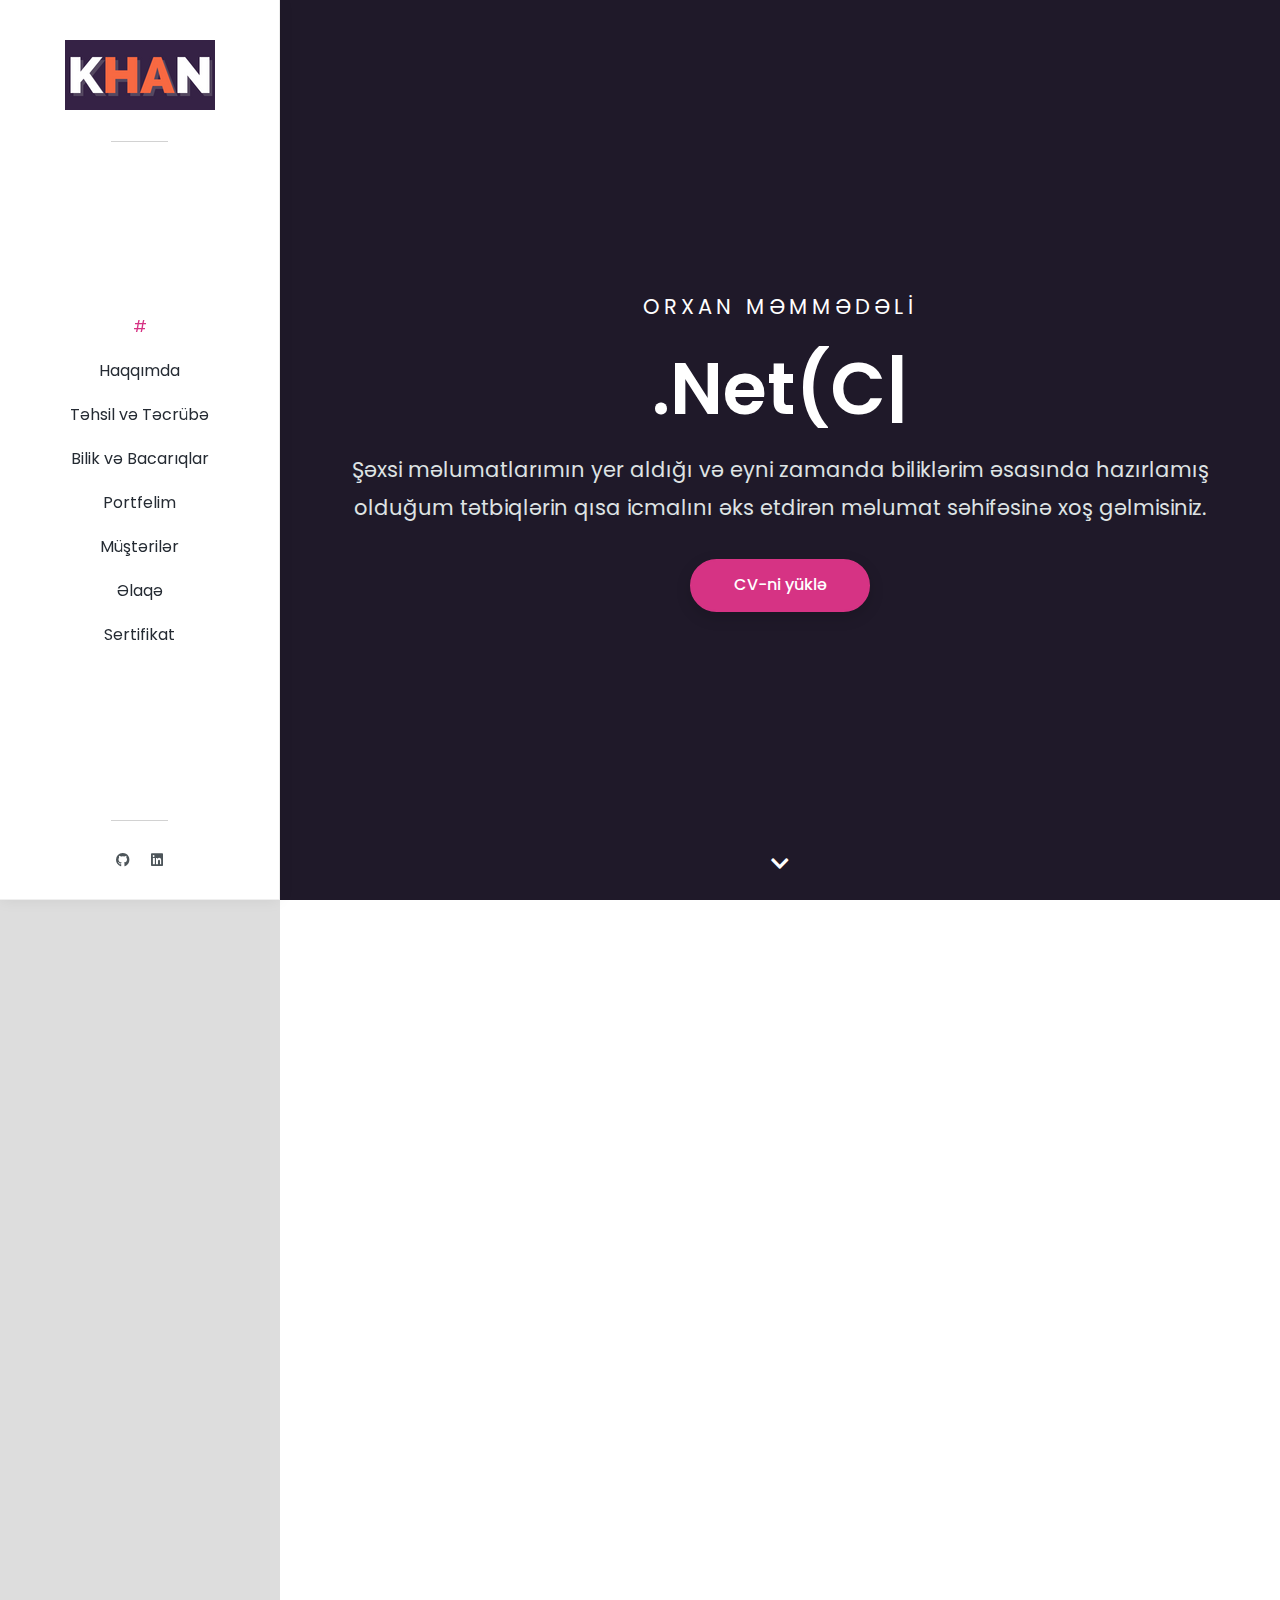
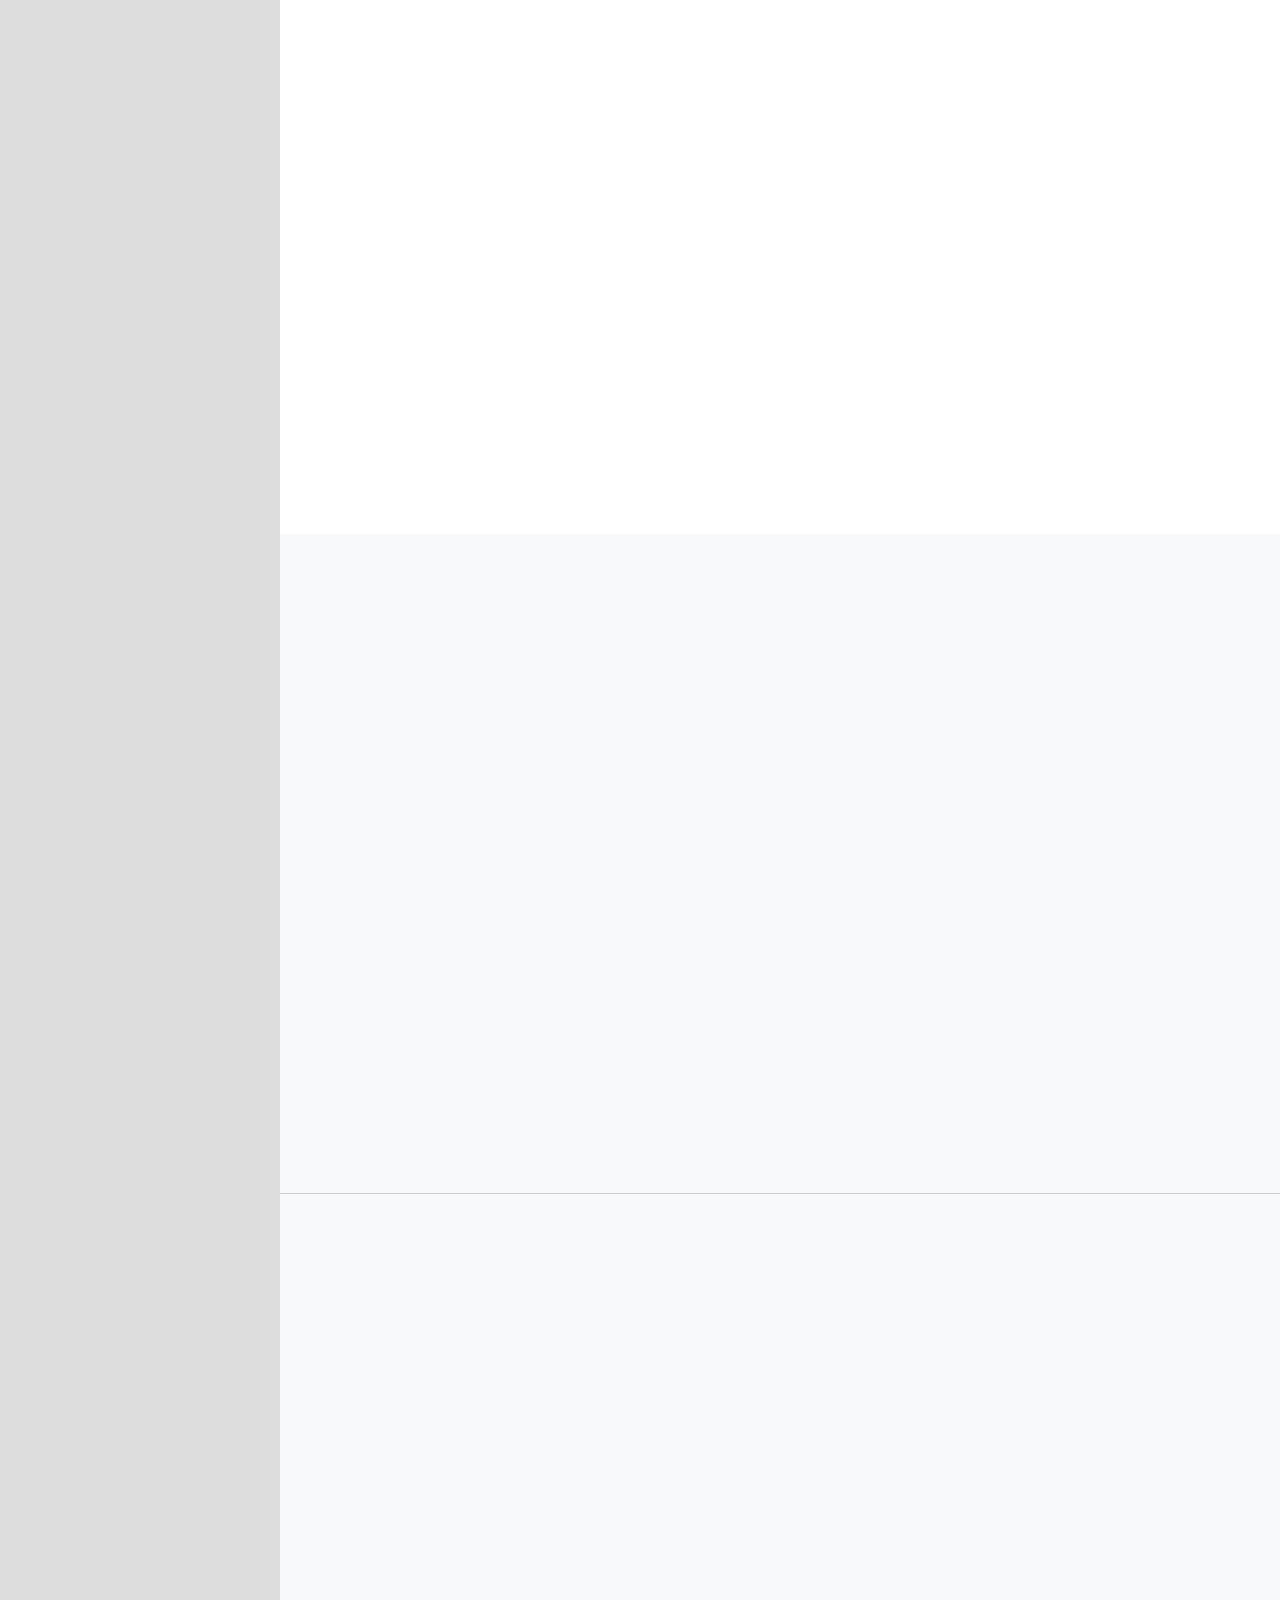
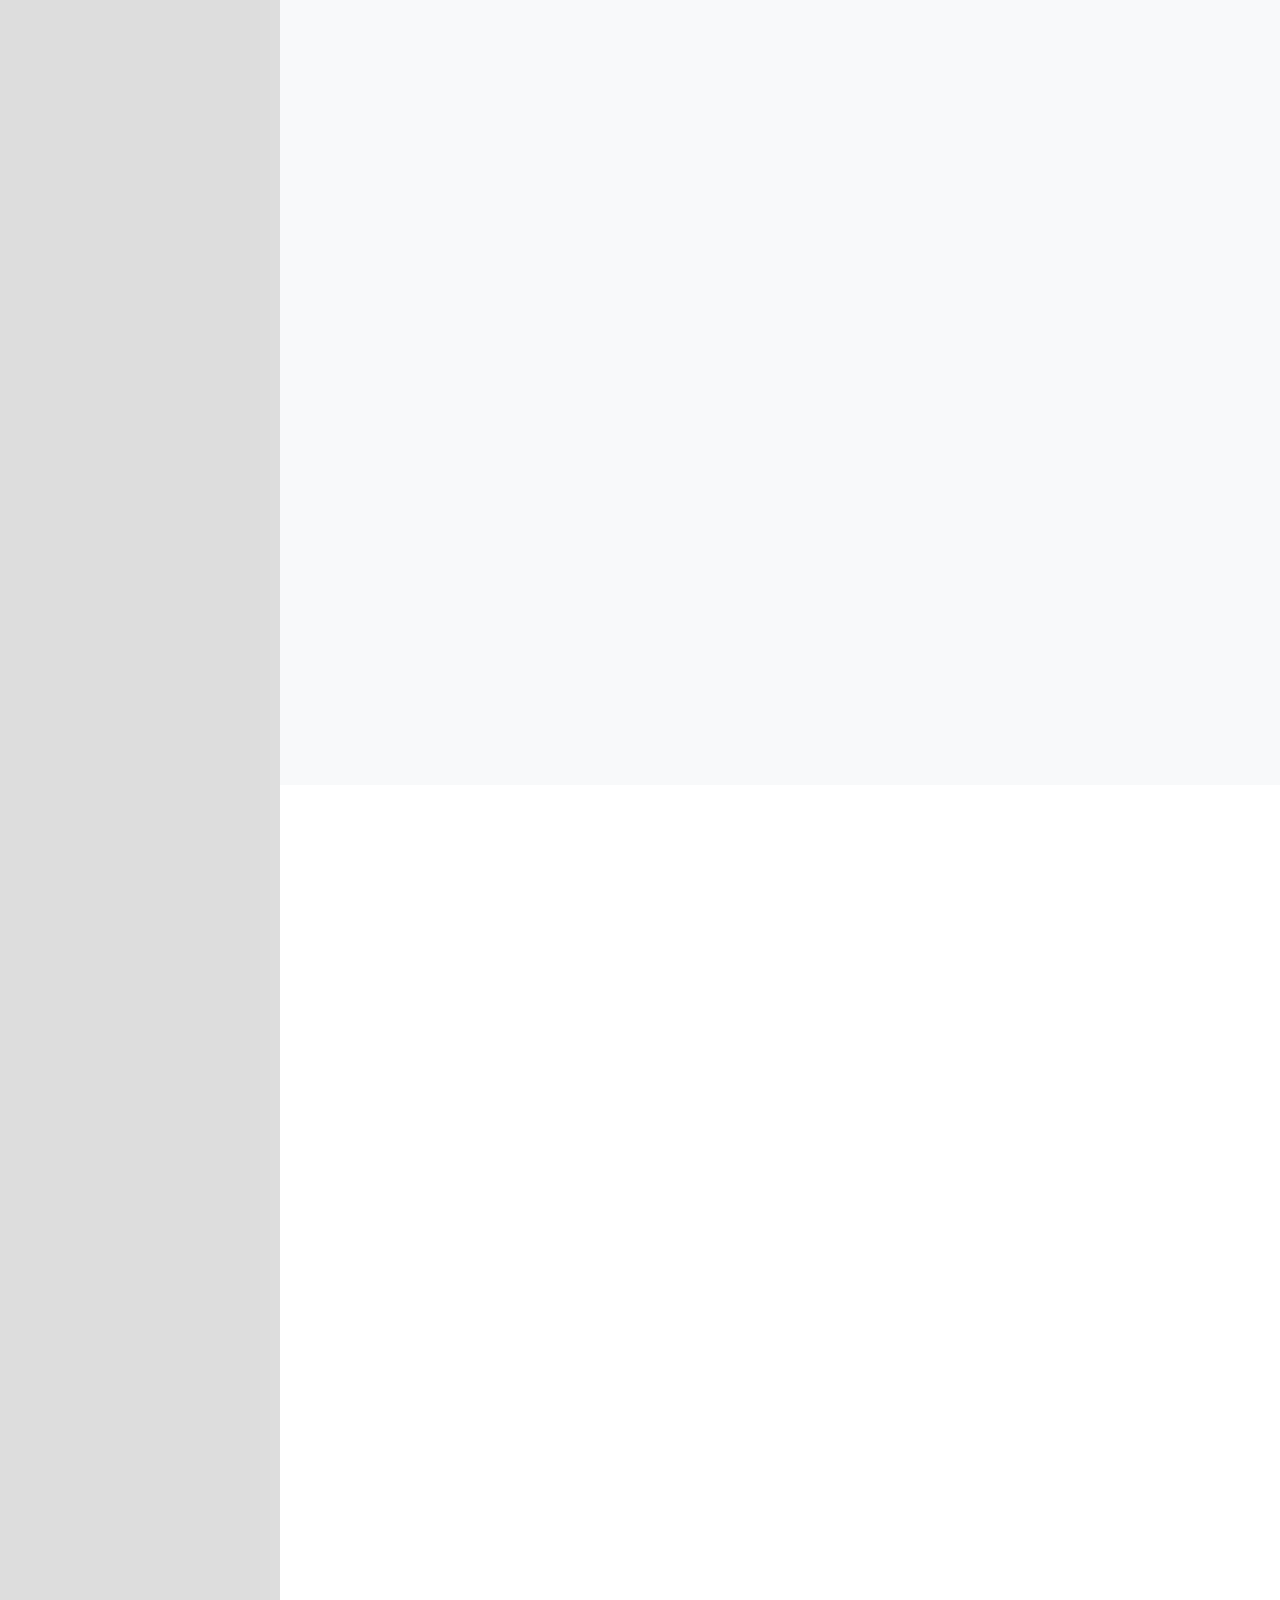
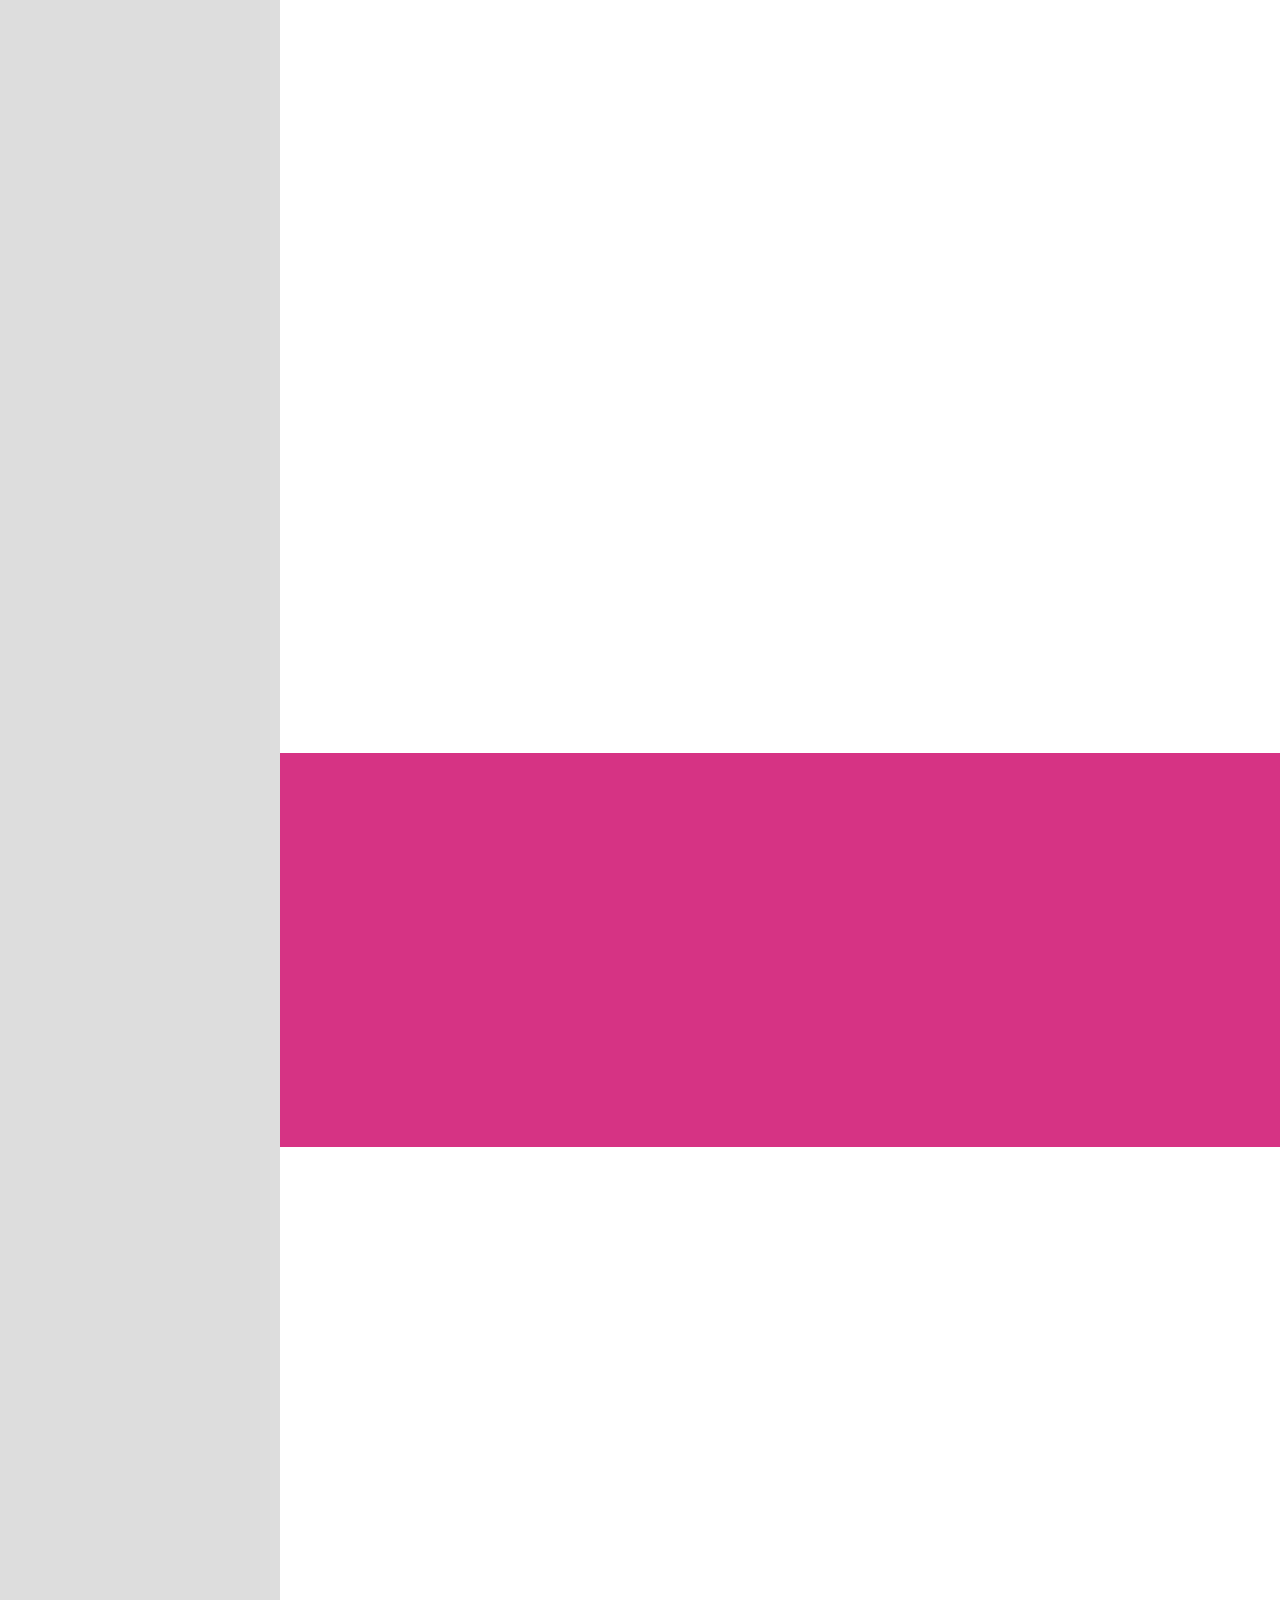
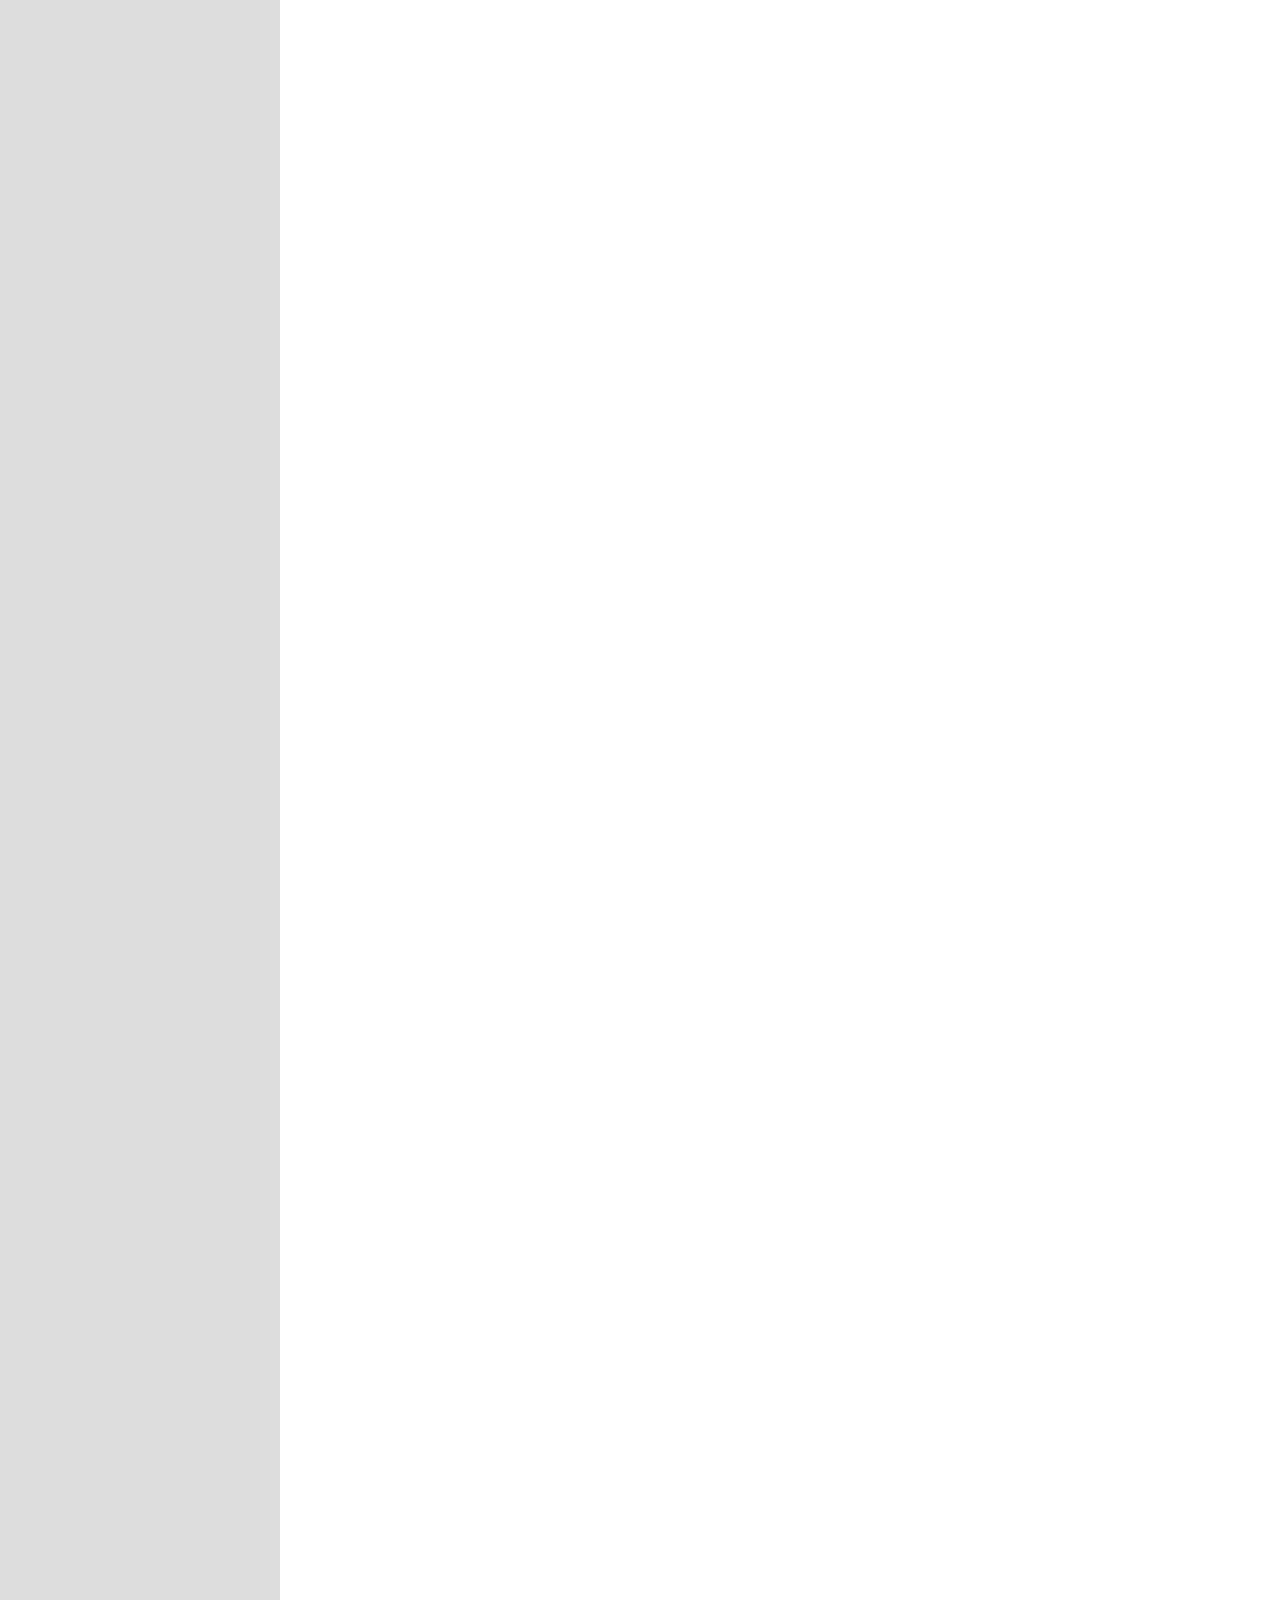
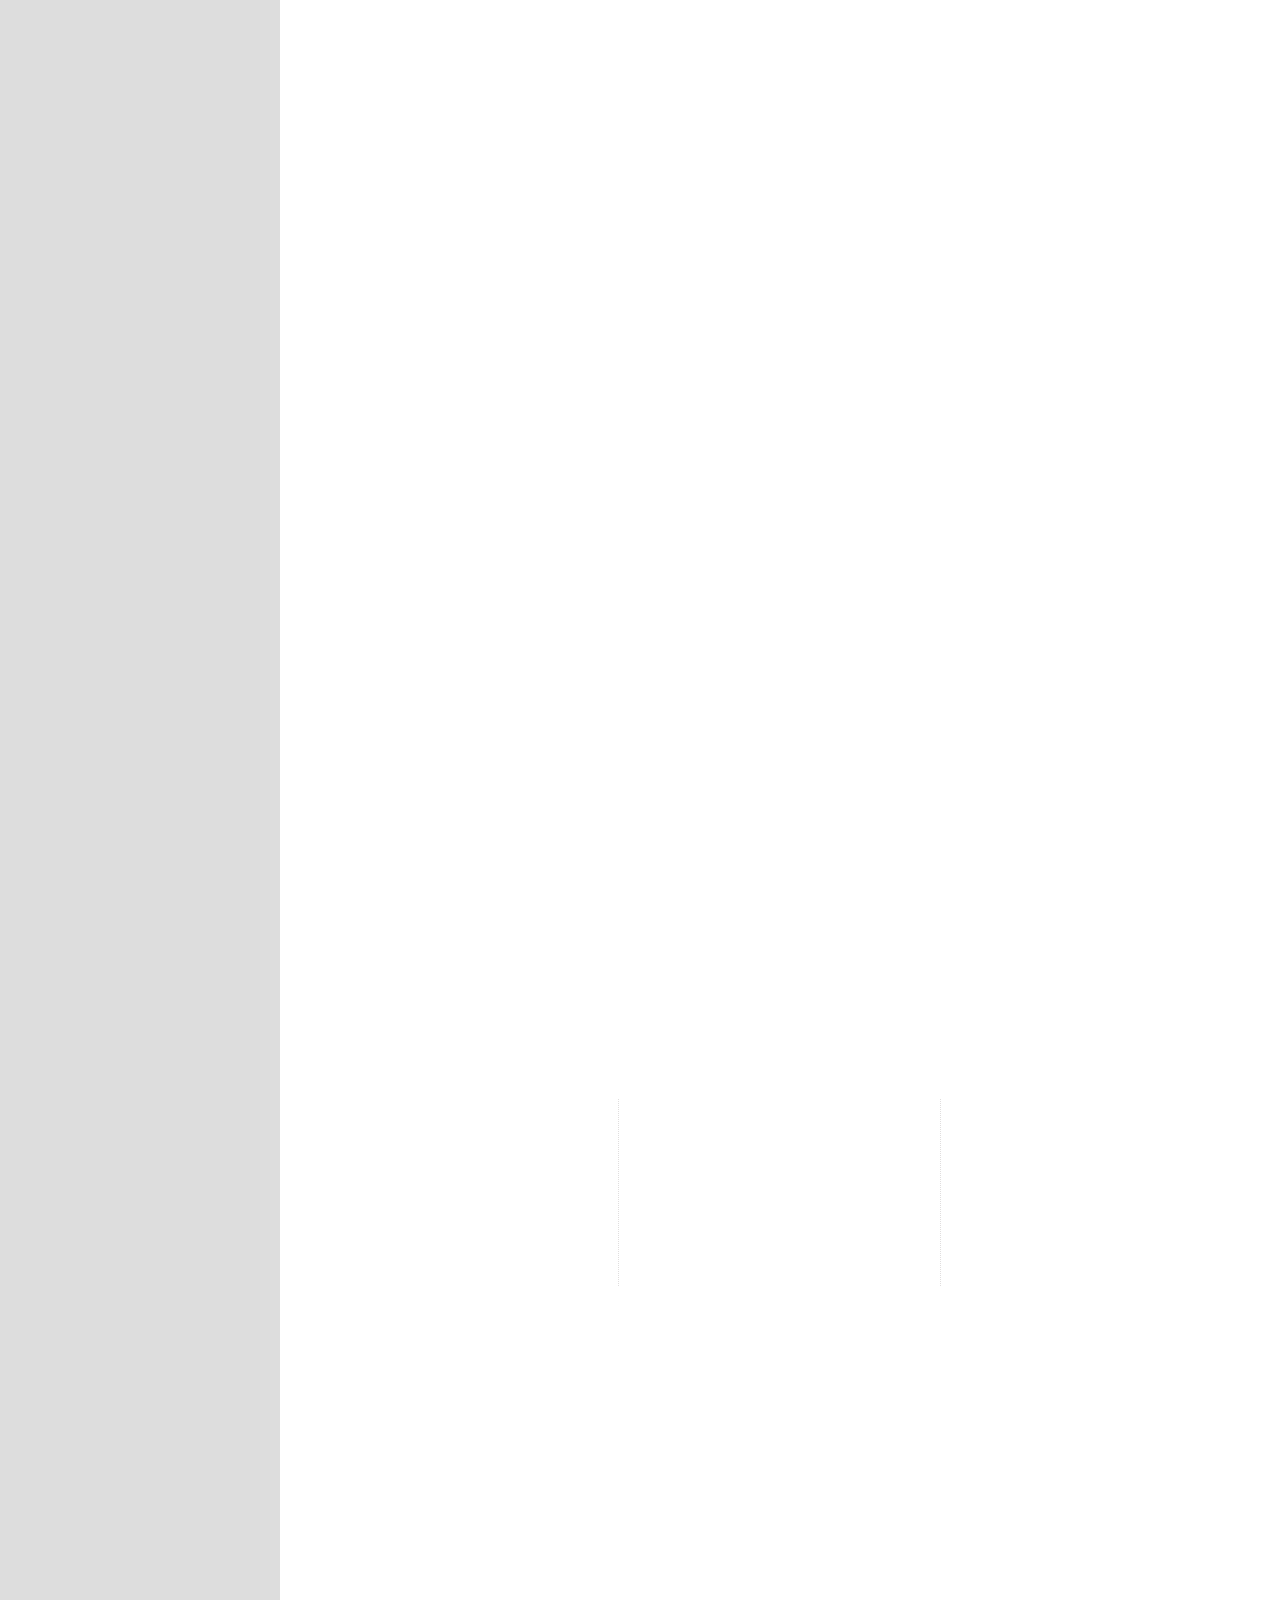
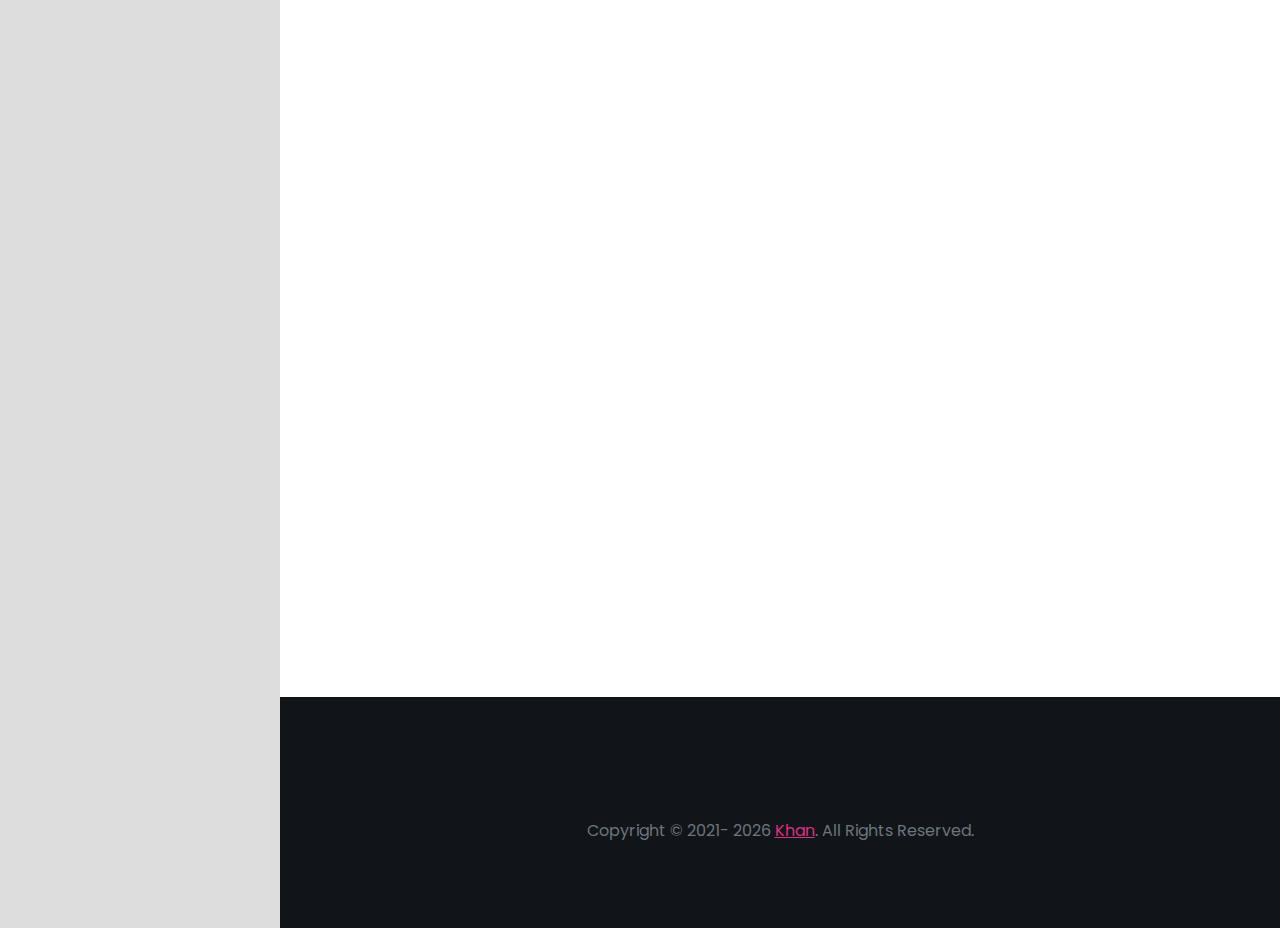
==== commit fd526deb: "added zengi and change other info" ====
--- a/index.html
+++ b/index.html
@@ -97,11 +97,11 @@
                 target="_blank" title="Linkedin"><i class="fab fa-linkedin"></i></a>
             </li>
           </ul>
-          <!-- <a href="https://thesiswritingservice.net/" hidden>https://thesiswritingservice.net/</a>
+          <a href="https://thesiswritingservice.net/" hidden>https://thesiswritingservice.net/</a>
           <script type="text/javascript"
             src="https://www.freevisitorcounters.com/auth.php?id=b1896e6346009a185ccf07ed396b691279f9d760"></script>
           <script type="text/javascript" src="https://www.freevisitorcounters.com/en/home/counter/890932/t/3"></script>
-          <button class="navbar-toggler" type="button" data-bs-toggle="collapse" data-bs-target="#header-nav"> -->
+          <button class="navbar-toggler" type="button" data-bs-toggle="collapse" data-bs-target="#header-nav"> 
             <span></span><span></span><span></span>
           </button>
         </div>
@@ -162,16 +162,17 @@
               <h3 class="text-6 mb-4">
                 <span class="text-primary fw-600">.Net(C#) Developer</span>
               </h3>
-              <p style="text-align:justify">Bakalavr təhsilimi <strong>PANM (Proseslərin avtomatlaşdırılması m&uuml;həndisliyi) TEMPUS</strong>, Magistr təhsilimi isə <strong>IT (İnformasiya Texnologiyaları və sistemləri m&uuml;həndisliyi)</strong> &uuml;zrə almışam. 2018-ci ildə <strong>C# </strong>proqramlaşdırma dili &uuml;zrə OrientİTM kursunda (<strong><em>təlim&ccedil;i Ehtiram Hacıxanov</em></strong>) təlimlərdə iştirak etdikdən və m&uuml;əyyən m&uuml;ddət biliklərimi artırdıqdan sonra <strong>.Net Developer </strong>kimi işə başlamışam.</p>
+              <p>2018-ci ildə C# proqramlaşdırma dili &uuml;zrə təlimlərdə iştirak edərək biliklərimi artırdıqdan sonra <strong>.Net Developer </strong>kimi peşəkar fəaliyyətə başladım. Təcr&uuml;bə qazandıqca, m&uuml;xtəlif masa&uuml;st&uuml; və veb layihələr &uuml;zərində işləyərək, bilik və bacarıqların təkmilləşməsinə t&ouml;hfə verəcək tətbiqlər hazırlamışam (<em>Blog, Resume, Exam, Ticket və s.</em>).</p>
+
+              <p>Hal-hazırda Azərbaycan Qida Təhl&uuml;kəsizliyi Agentliyində .Net Developer olaraq &ccedil;alışıram. Burada, &quot;AQTA Mobile&quot; layihəsi və &quot;AQTİS&quot; və onun alt sistemləri &uuml;zərində yeni modullar, m&ouml;vcud modullarda yenilik və optimallaşdırmalar həyata ke&ccedil;irirəm. İş təcr&uuml;bəm &ccedil;ər&ccedil;ivəsində, xarici və daxili qurumlar arası inteqrasiyalar, x&uuml;susilə Rusiya ARQUS və &Ccedil;exiya HİQS sistemləri ilə inteqrasiya, pilot layihə olaraq heyvan mənşəli ət məhsullarının QR vasitəsilə izlənməsi və s. kimi layihələrdə iştirak etmişəm.</p>
               
-              <p style="text-align:justify">Təcr&uuml;bə qazandıqca m&uuml;xtəlif veb layihələrdə işləmiş, x&uuml;susilə <strong>MVC </strong>(<em><strong>onlayn imtahan</strong></em>) və <strong>Core 5.0</strong> (<em><strong>bilet satışı və imtahan nəticə)</strong></em> istifadə edərək m&uuml;xtəlif sistemlər hazırlamışam (<em><strong>Core 5.0&nbsp;ilə hazırlanmış hər iki sistem&nbsp;aktiv şəkildə istifadə olunur</strong></em>).</p>
+              <p>Əvvəllər T&uuml;rkiyə Dəyanət Vəqfi Bakı T&uuml;rk Liseyində m&uuml;xtəlif sistemlərin sıfırdan hazırlanaraq m&uuml;əssisəyə təqdim etmişəm (<em>mərkəzləşdirilmiş abunəlik, bilet satışı, imtahan nəticələri və onlayn imtahan sistemləri</em>).</p>
               
-              <p style="text-align:justify">Hal-hazırda AQTA təcr&uuml;bəmdə &quot;<strong>AQTA Mobile</strong>&quot; layihəsi,&nbsp;eləcədə&nbsp;m&ouml;vcud &quot;<strong>AQTİS</strong>&quot; və onun alt sistemlərində yeniliklər, optimallaşdırmalar kimi prosesləri həyata ke&ccedil;irirəm.</p>
-                <p style="text-align:justify">Mənimlə əlaqəli digər məlumatlara daha dəqiq formada səhifə &uuml;zərindən baxa, ehtiyac yarandığı təqdirdə əlaqə b&ouml;lməsindən əlaqə saxlaya bilərsiniz.&nbsp;&nbsp;</p>
-              
+              <p>İndiyə kimi əldə etdiyim təcr&uuml;bə və bacarıqlar mənə .Net ekosistemində etibarlı və səmərəli həllər yaratmağa imkan verir. Peşəkar həyatım boyunca əldə etdiyim bilik və bacarıqlarım, həm&ccedil;inin g&ouml;rd&uuml;y&uuml;m işlər haqqında daha ətraflı məlumatı səhifəmdə tapa bilərsiniz.</p>
+                            
               <div class="brands-grid separator-border my-sm-4">
                 <div class="row">
-                  <div class="col-sm-4 py-4 py-sm-2">
+                  <div class="col-sm-6 py-4 py-sm-2">
                     <div class="featured-box text-center">
                       <h4 class="text-8 text-muted mb-0">
                         <span class="counter" data-from="0" data-to="2019">2019</span>
@@ -184,18 +185,18 @@
                       <p class="mb-0">Proqramlama təcrübəsi</p>
                     </div>
                   </div>
-                  <div class="col-sm-4 py-4 py-sm-2">
+                  <!-- <div class="col-sm-4 py-4 py-sm-2">
                     <div class="featured-box text-center">
                       <h4 class="text-8 text-muted mb-0">
                         <span class="counter" data-from="0" data-to="6">6</span>+
                       </h4>
                       <p class="mb-0">Hazırlanmış tətbiq</p>
                     </div>
-                  </div>
-                  <div class="col-sm-4 py-4 py-sm-2">
+                  </div> -->
+                  <div class="col-sm-6 py-4 py-sm-2">
                     <div class="featured-box text-center">
                       <h4 class="text-8 text-muted mb-0">
-                        <span class="counter" data-from="0" data-to="2">2</span>
+                        <span class="counter" data-from="0" data-to="2">5+</span>
                       </h4>
                       <p class="mb-0">Müştəriyə təqdimat</p>
                     </div>
@@ -270,32 +271,6 @@
                 </p>
               </div>
             </div>
-            <div class="col-sm-6 col-xl-4 wow">
-              <div class="featured-box bg-white text-center rounded shadow-sm py-5 px-4">
-                <div class="featured-box-icon text-primary mt-2">
-                  <i class="fas fa-atlas"></i>
-                </div>
-                <h3 class="mb-3">MVC Proje Kampı</h3>
-                <h6 class="mb-3">Onlayn kurs (2021)</h6>
-                <p class="text-muted mb-0">
-                  * 22+ saatlıq MVC 5 təlimi * N Tier Architect əsasında 3
-                  panelli Sözlük
-                </p>
-              </div>
-            </div>
-            <div class="col-sm-6 col-xl-4 wow">
-              <div class="featured-box bg-white text-center rounded shadow-sm py-5 px-4">
-                <div class="featured-box-icon text-primary mt-2">
-                  <i class="fas fa-atlas"></i>
-                </div>
-                <h3 class="mb-3">Asp.Net Core 5.0 Proje Kampı</h3>
-                <h6 class="mb-3">Onlayn kurs (2021)</h6>
-                <p class="text-muted mb-0">
-                  * 32+ saatlıq Core 5.0 təlimi * N Tier Architect əsasında 3
-                  panelli Blog
-                </p>
-              </div>
-            </div>
           </div>
         </div>
         <br />
@@ -367,14 +342,14 @@
                   <i class="fas fa-chalkboard-teacher"></i>
                 </div>
                 <h3 class="mb-3">
-                  Türkiyə Dəyanət Vəqfi Bakı Türk Liseyi nəznində təhsis
+                  TDV BTL nəznində təhsis
                   edilmiş “Hünər/Hilal Kursu”
                 </h3>
                 <h6 class="mb-3">
                   Ofis işçisi / Qeydiyyatçı <br>(10.2018 - 09.2019)
                 </h6>
                 <p class="text-muted mb-0">
-                  Ofis daxili işlərin icrası və texniki məsələrin həlli
+                  Ofis işlərin icrası və texniki məsələrin həlli
                 </p>
               </div>
             </div>
@@ -385,10 +360,10 @@
                   <i class="fas fa-tasks"></i>
                 </div>
                 <h3 class="mb-3">Freelancer</h3>
-                <h6 class="mb-3">(2019 - Davam edir)</h6>
+                <h6 class="mb-3">(~)</h6>
                 <p class="text-muted mb-0">
-                  Biliklərin təkmilləşməsi üçün Windows və Cross platform veb
-                  tətbiqlərin hazırlanması
+                  Müştəri tələblərinə uyğun olaraq Windows (Desktop and Web Apps) və Cross platform (Web) 
+                  tətbiqlərin hazırlanması, support xidmətləri
                 </p>
               </div>
             </div>
@@ -648,17 +623,17 @@
                 <div class="portfolio-box rounded">
                   <div class="content display-container">
                     <!-- <img class="mySlidesdictionary" src="https://i.ibb.co/0rkfL6v/2022-03-11-10-51-35.jpg" style="width:100%"> -->                  
-			<img class="mySlidesdictionary" src="./images/projects/dictionary/Dictionary - (1).jpg" style="width:100%">  
-			<img class="mySlidesdictionary" src="./images/projects/dictionary/Dictionary - (2).jpg" style="width:100%">  
-			<img class="mySlidesdictionary" src="./images/projects/dictionary/Dictionary - (3).jpg" style="width:100%">  
-			<img class="mySlidesdictionary" src="./images/projects/dictionary/Dictionary - (4).jpg" style="width:100%">  
-			<img class="mySlidesdictionary" src="./images/projects/dictionary/Dictionary - (5).jpg" style="width:100%">  
-			<img class="mySlidesdictionary" src="./images/projects/dictionary/Dictionary - (6).jpg" style="width:100%">  
-			<img class="mySlidesdictionary" src="./images/projects/dictionary/Dictionary - (7).jpg" style="width:100%">  
-			<img class="mySlidesdictionary" src="./images/projects/dictionary/Dictionary - (8).jpg" style="width:100%">  
-			<img class="mySlidesdictionary" src="./images/projects/dictionary/Dictionary - (9).jpg" style="width:100%">  
-			<img class="mySlidesdictionary" src="./images/projects/dictionary/Dictionary - (10).jpg" style="width:100%">  
-			<img class="mySlidesdictionary" src="./images/projects/dictionary/Dictionary - (11).jpg" style="width:100%">
+                    <img class="mySlidesdictionary" src="./images/projects/dictionary/Dictionary - (1).jpg" style="width:100%">  
+                    <img class="mySlidesdictionary" src="./images/projects/dictionary/Dictionary - (2).jpg" style="width:100%">  
+                    <img class="mySlidesdictionary" src="./images/projects/dictionary/Dictionary - (3).jpg" style="width:100%">  
+                    <img class="mySlidesdictionary" src="./images/projects/dictionary/Dictionary - (4).jpg" style="width:100%">  
+                    <img class="mySlidesdictionary" src="./images/projects/dictionary/Dictionary - (5).jpg" style="width:100%">  
+                    <img class="mySlidesdictionary" src="./images/projects/dictionary/Dictionary - (6).jpg" style="width:100%">  
+                    <img class="mySlidesdictionary" src="./images/projects/dictionary/Dictionary - (7).jpg" style="width:100%">  
+                    <img class="mySlidesdictionary" src="./images/projects/dictionary/Dictionary - (8).jpg" style="width:100%">  
+                    <img class="mySlidesdictionary" src="./images/projects/dictionary/Dictionary - (9).jpg" style="width:100%">  
+                    <img class="mySlidesdictionary" src="./images/projects/dictionary/Dictionary - (10).jpg" style="width:100%">  
+                    <img class="mySlidesdictionary" src="./images/projects/dictionary/Dictionary - (11).jpg" style="width:100%">
 			  
                     <button class="button black display-left" onclick="plusDivs(-1,'mySlidesdictionary')">&#10094;</button>
                     <button class="button black display-right" onclick="plusDivs(1,'mySlidesdictionary')">&#10095;</button>
@@ -828,6 +803,14 @@
                   <strong class="d-block fw-500">Hilal Kursları</strong>
                   <span class="text-muted text-2">Hazırlıq Kursu</span>
                 </div>
+                <div class="item text-center px-5">
+                  <span class="text-9 text-muted opacity-3"></span>
+                  <img class="img-fluid d-inline-block w-auto rounded-circle shadow-sm border"
+                    src="./images/lient-ZengiLogo.jpg" style="width: 350px; height: 350px"
+                    alt="" />
+                  <strong class="d-block fw-500">Zəngi Liseyi</strong>
+                  <span class="text-muted text-2">Lisey tipli təhsil müəssisəsi</span>
+                </div>
               </div>
             </div>
           </div>
@@ -920,7 +903,12 @@
           </li>
         </ul>
         <p class="text-muted text-center">
-          Copyright &copy; 2021-2023 <a href="#">Khan</a>. All Rights Reserved.
+          Copyright &copy; 2021-
+          <script>
+            var CurrentYear = new Date().getFullYear();
+            document.write(CurrentYear);
+          </script>
+          <a href="#">Khan</a>. All Rights Reserved.
         </p>
         <!-- <ul class="nav text-2 justify-content-center wow fadeIn">
         <li class="nav-item"> <a class="nav-link" data-bs-toggle="modal" data-bs-target="#terms-policy" href="#">Terms &amp; Policy</a></li>
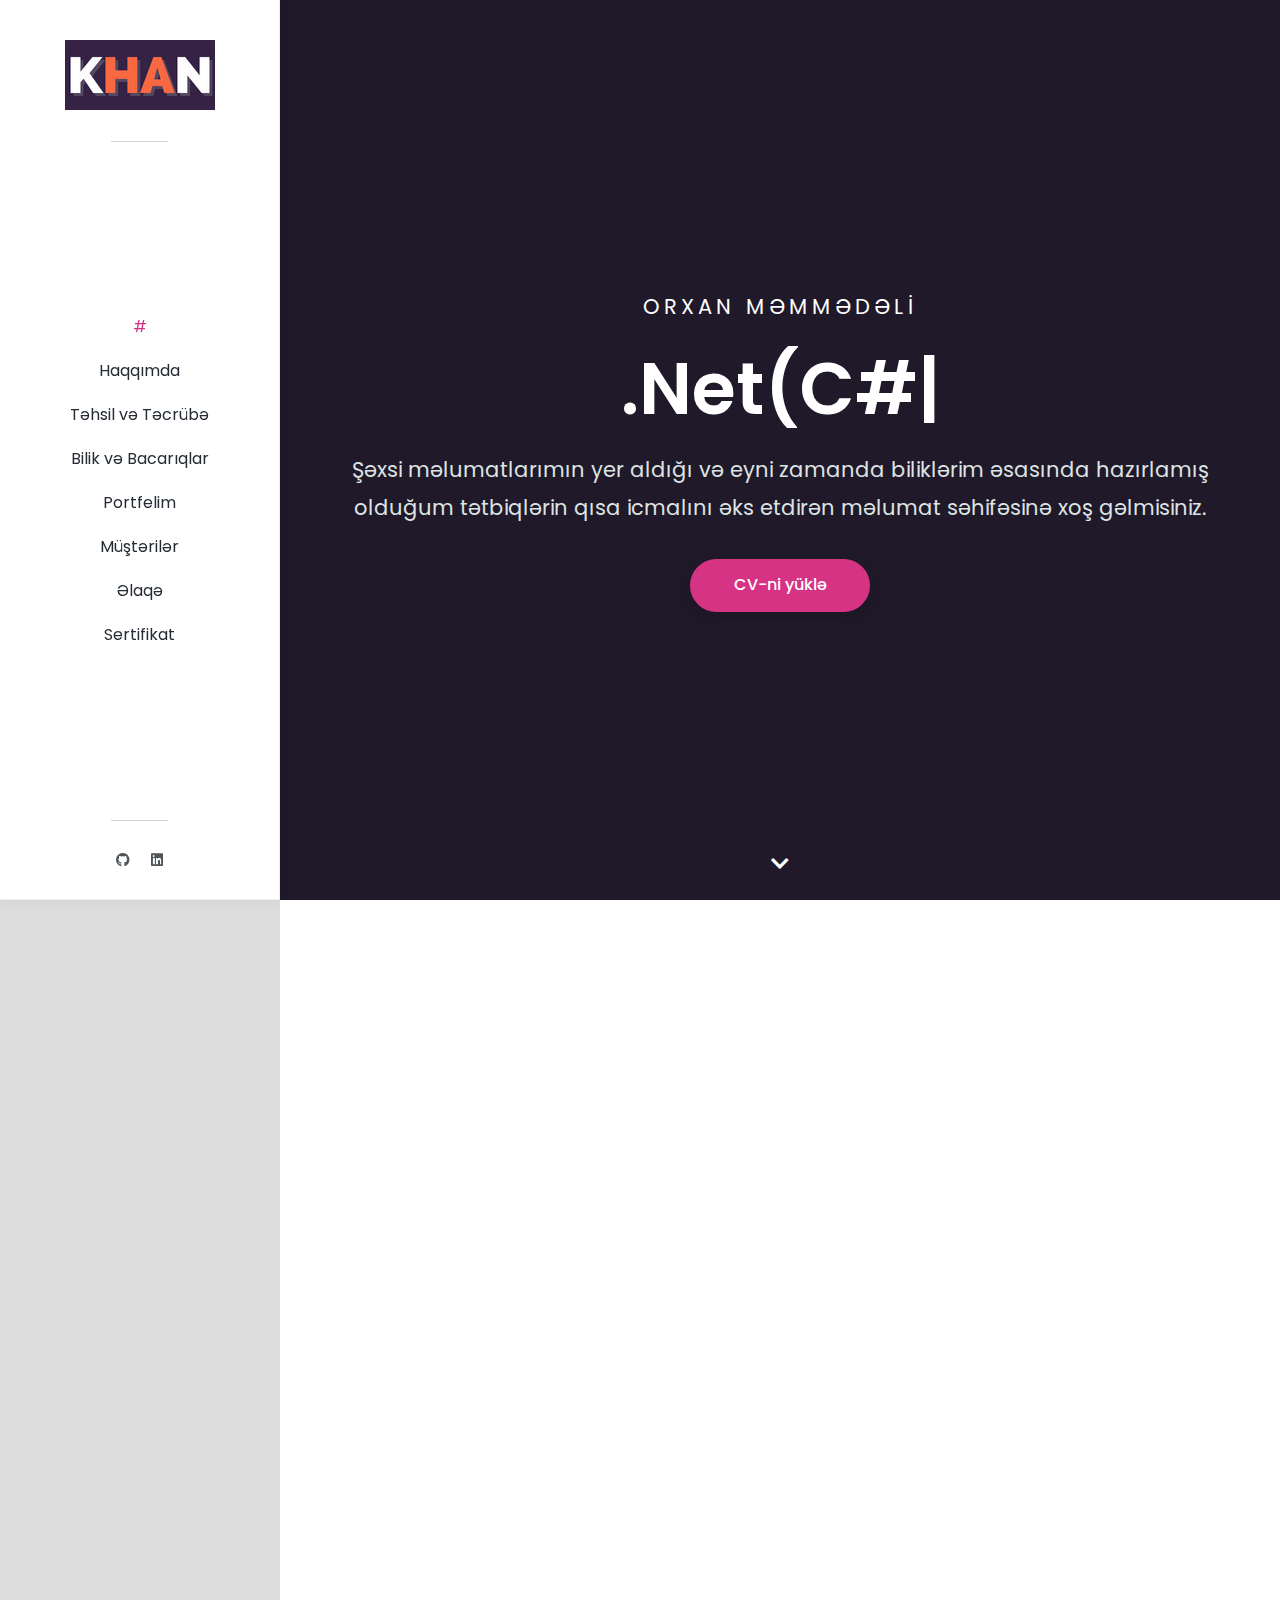
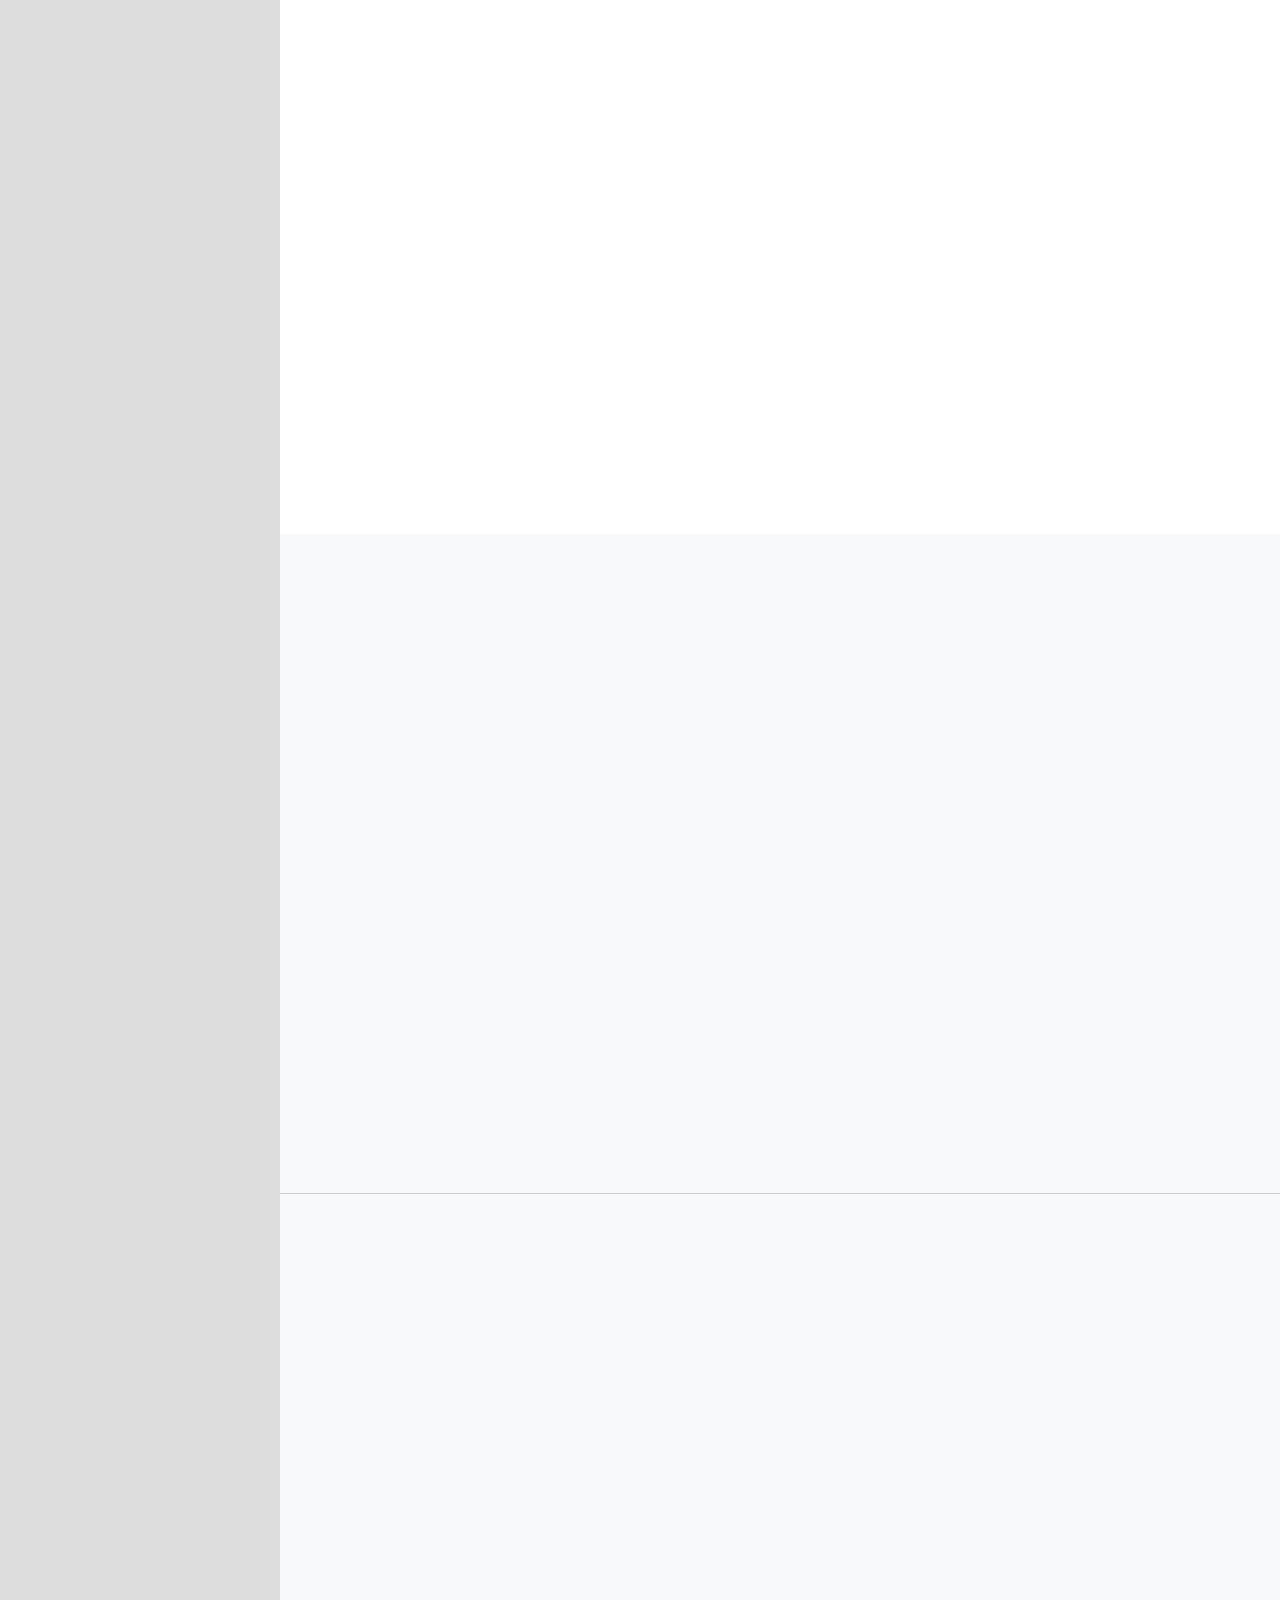
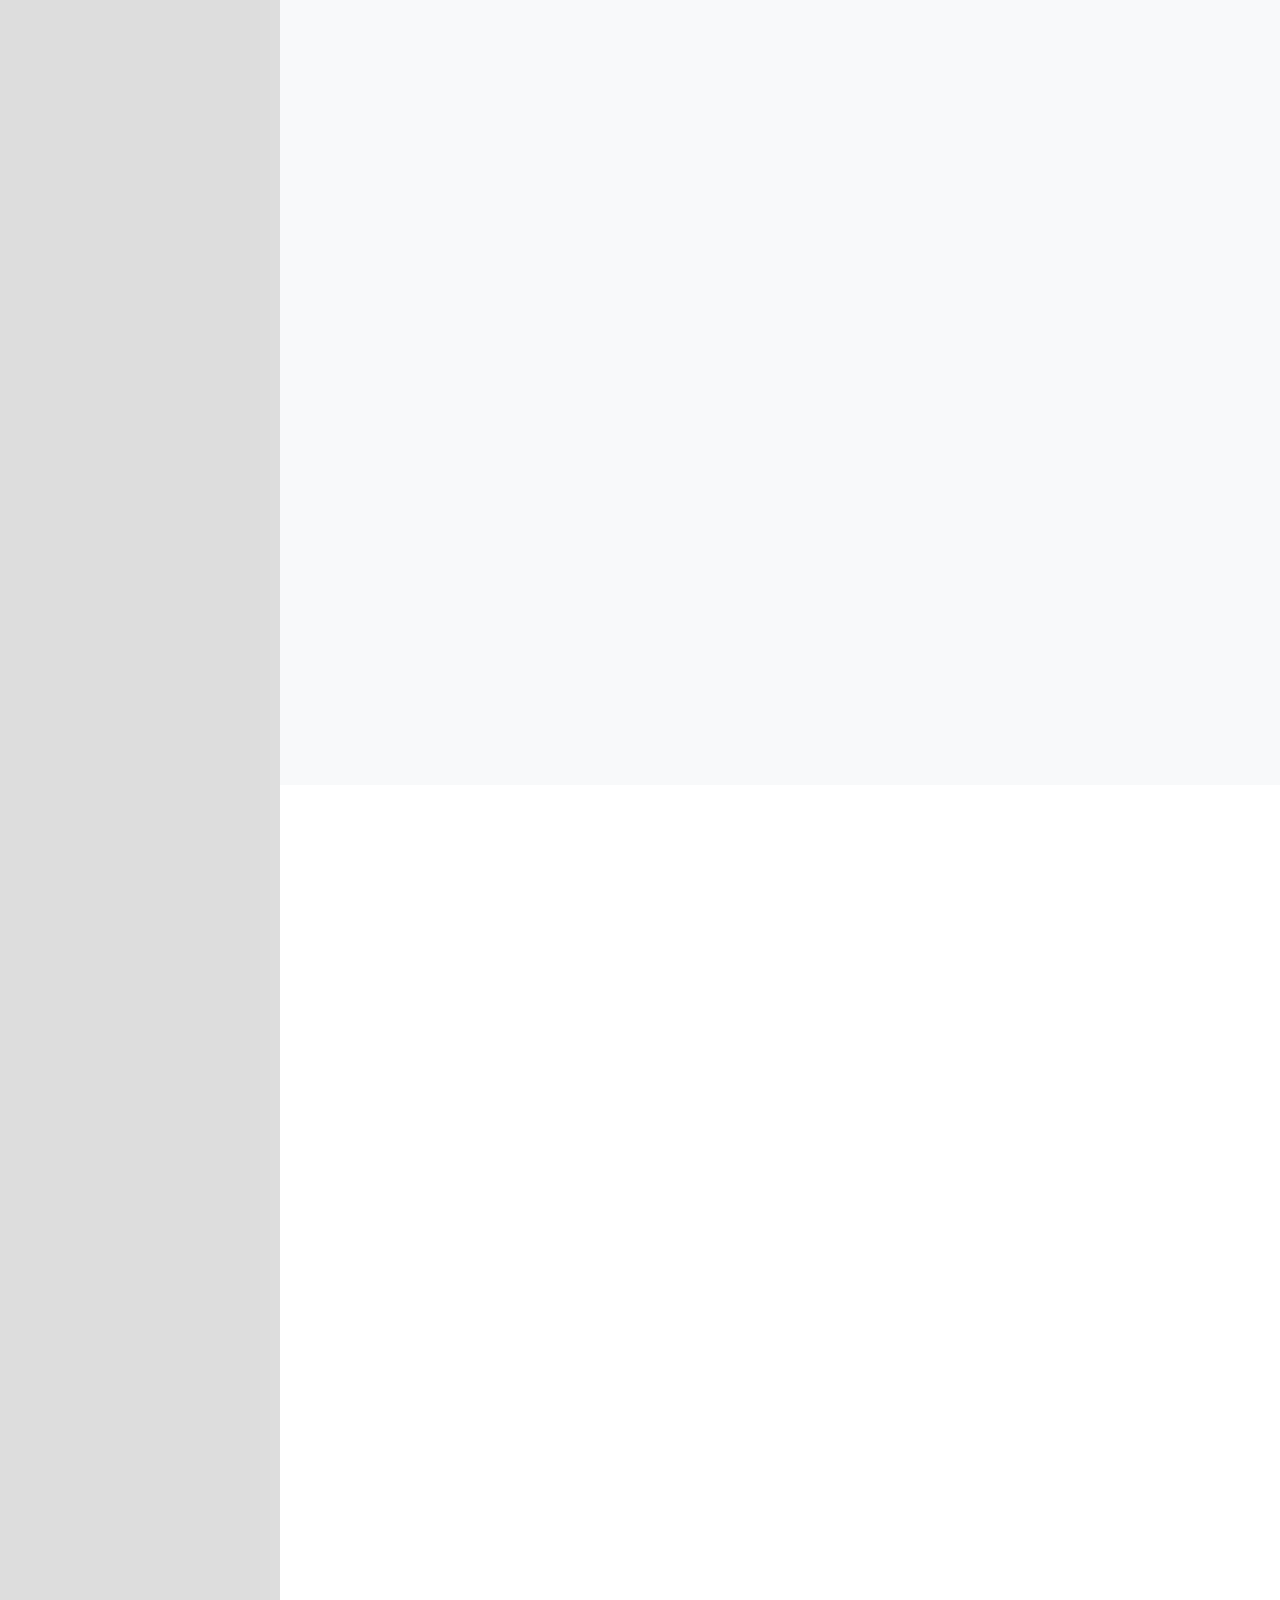
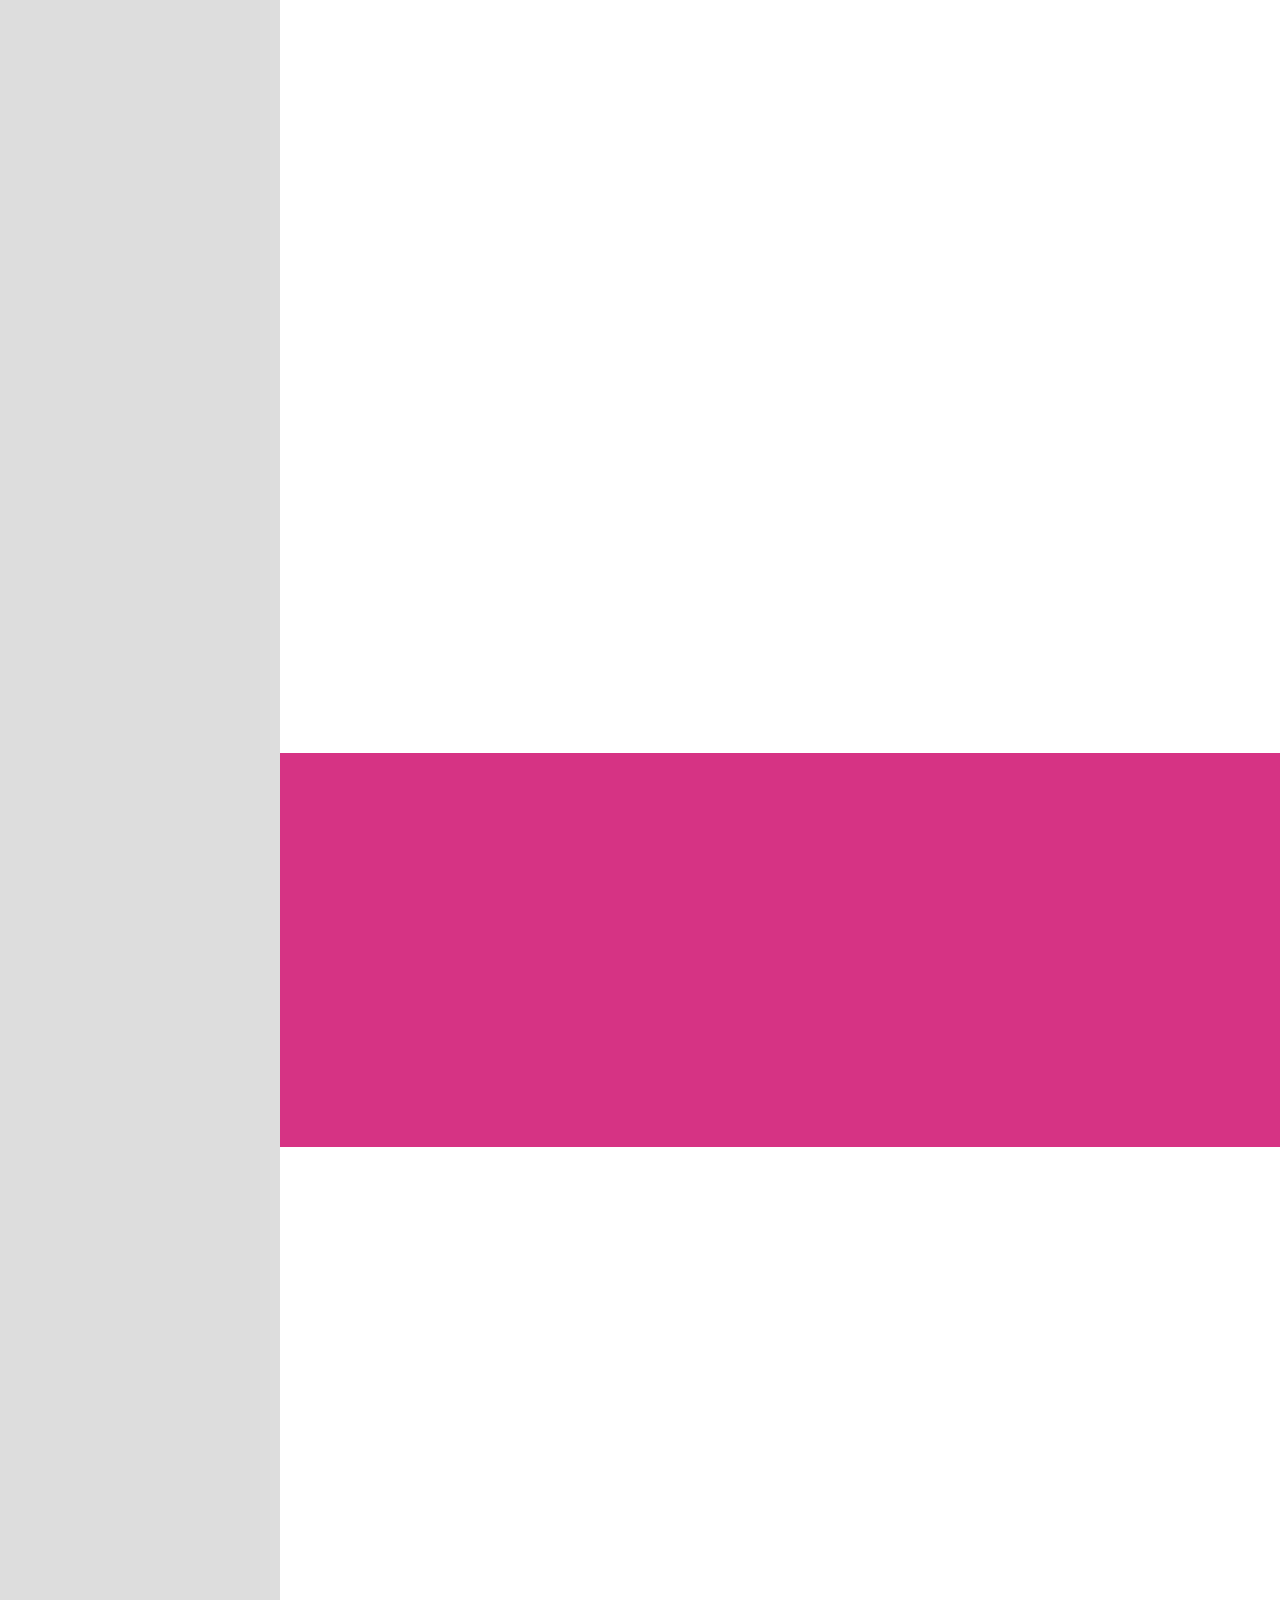
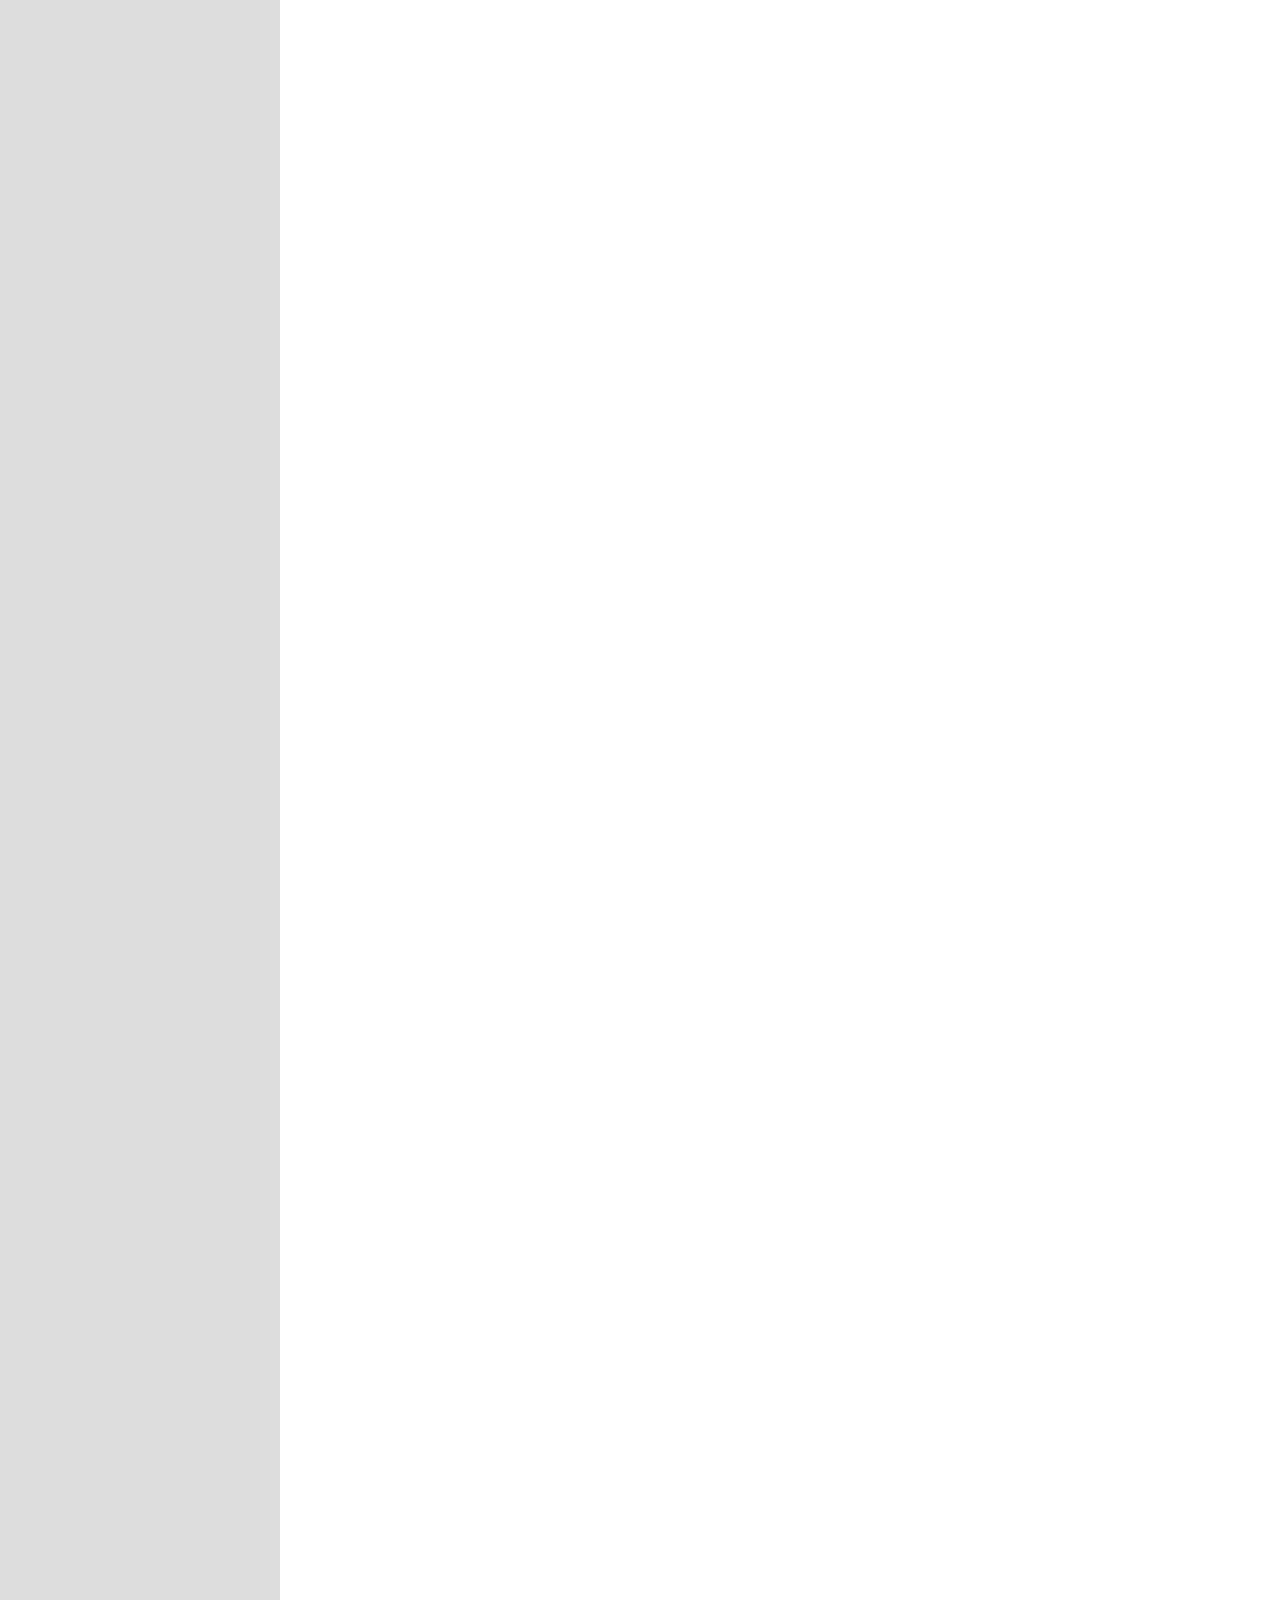
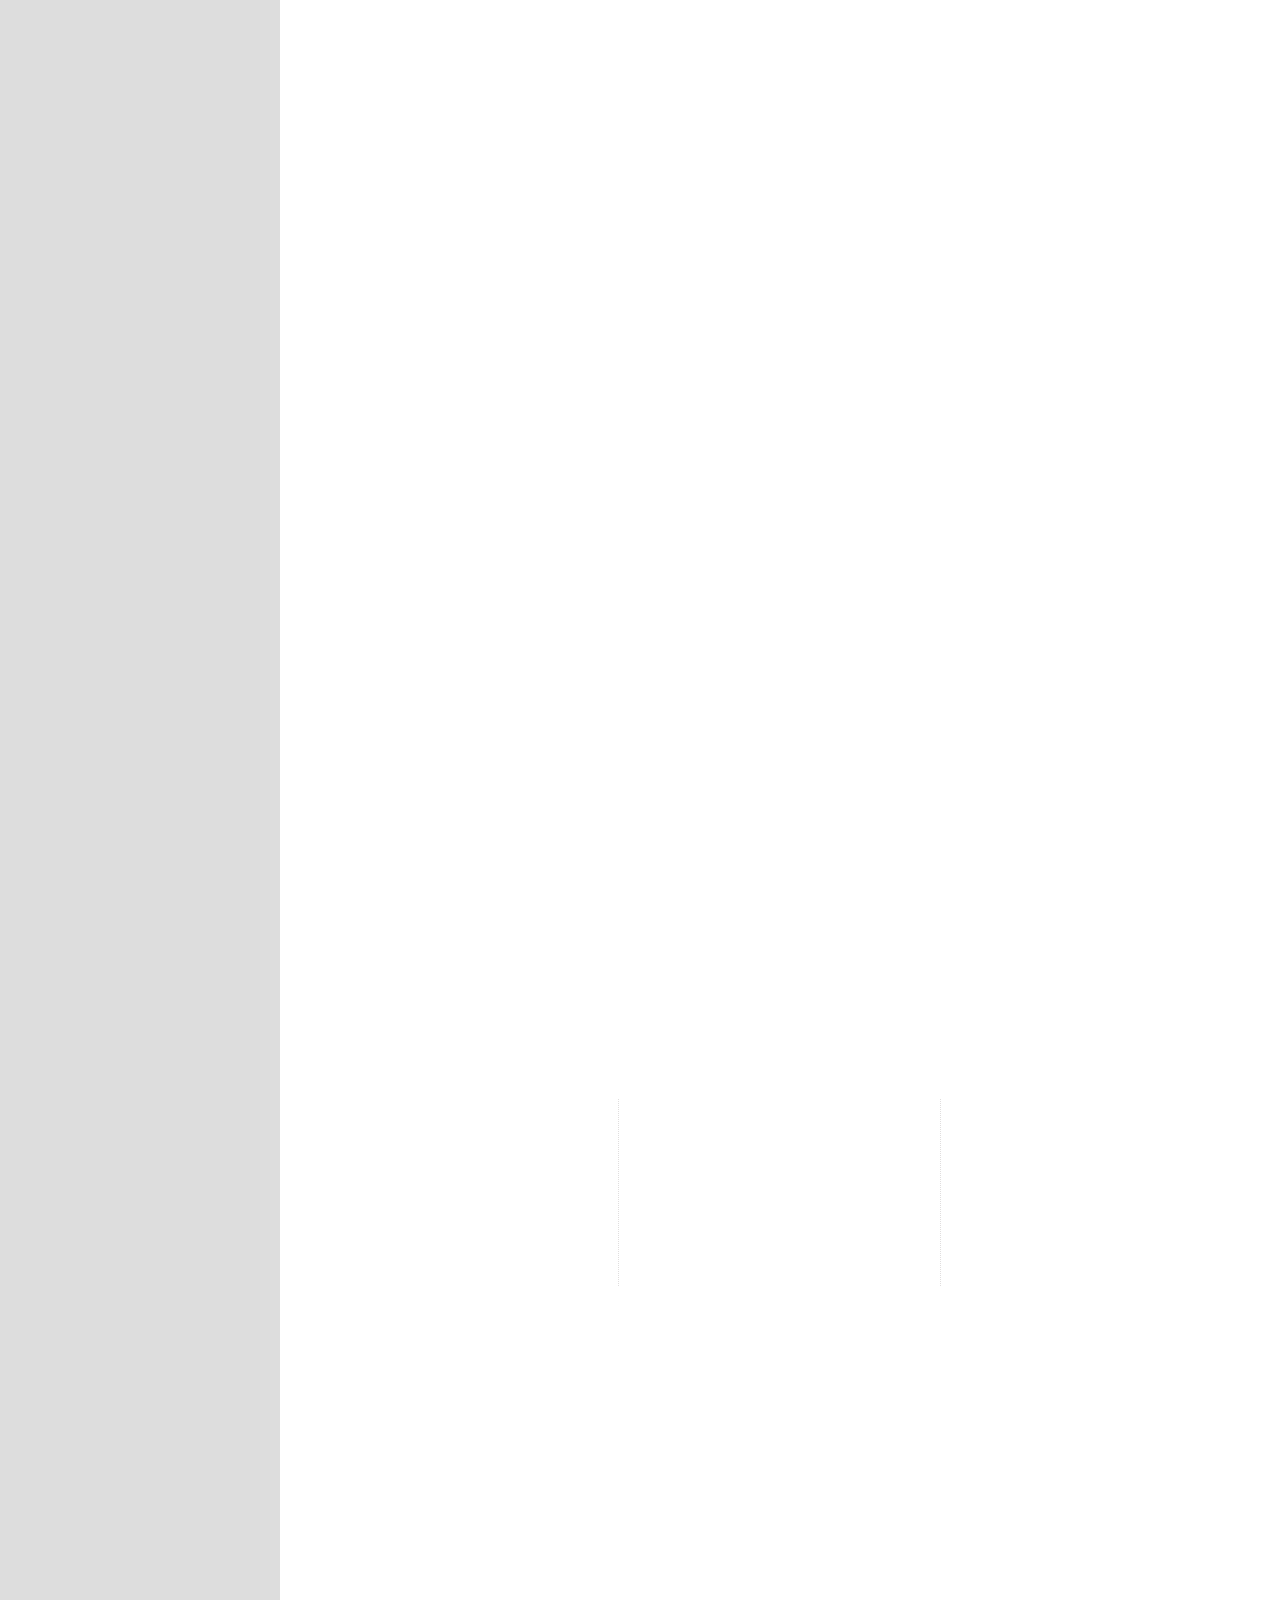
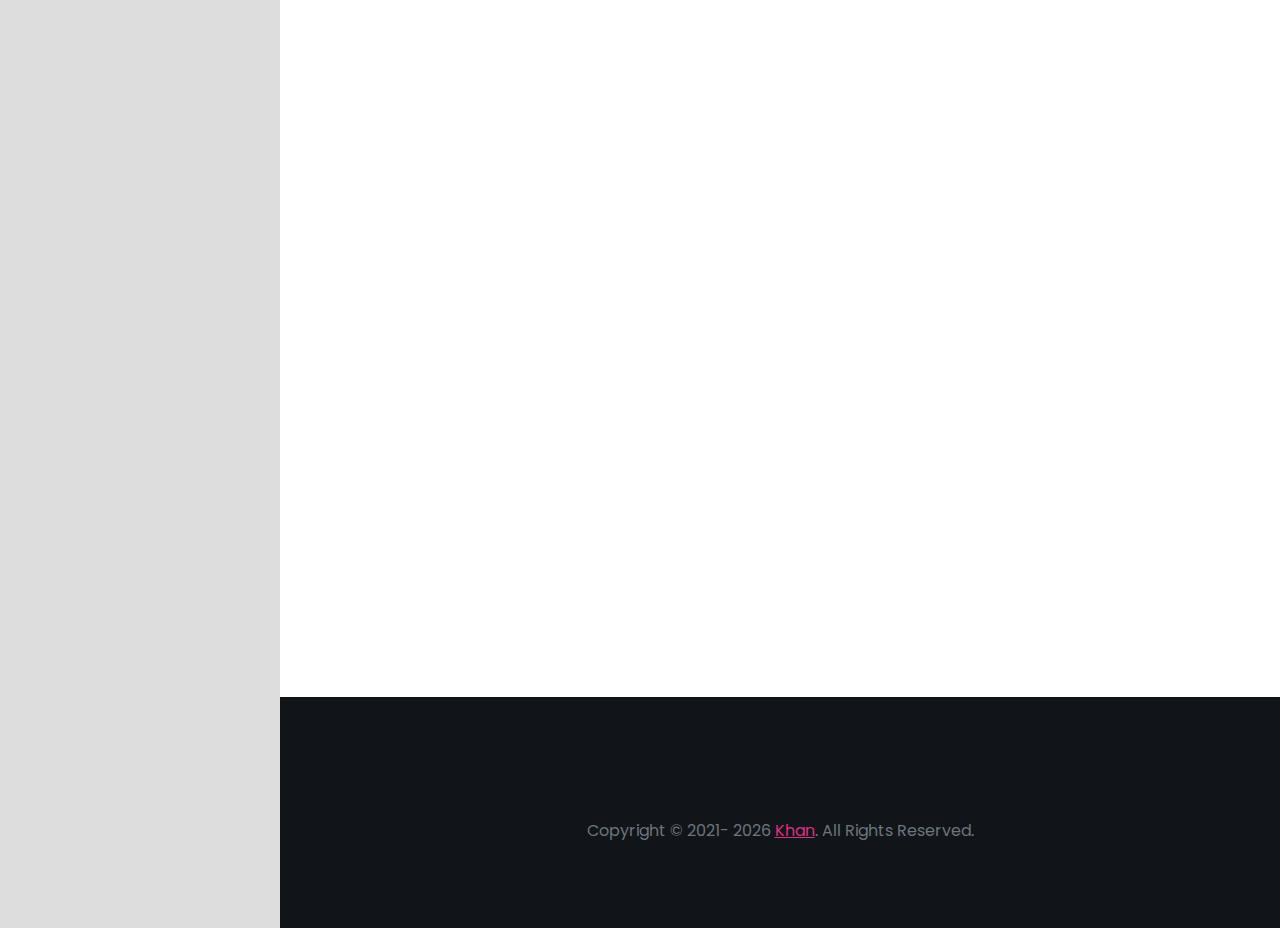
==== commit b02c57ed: "changed text" ====
--- a/index.html
+++ b/index.html
@@ -196,7 +196,7 @@
                   <div class="col-sm-6 py-4 py-sm-2">
                     <div class="featured-box text-center">
                       <h4 class="text-8 text-muted mb-0">
-                        <span class="counter" data-from="0" data-to="2">5+</span>
+                        <span class="counter" data-from="0" data-to="5">5+</span>
                       </h4>
                       <p class="mb-0">Müştəriyə təqdimat</p>
                     </div>
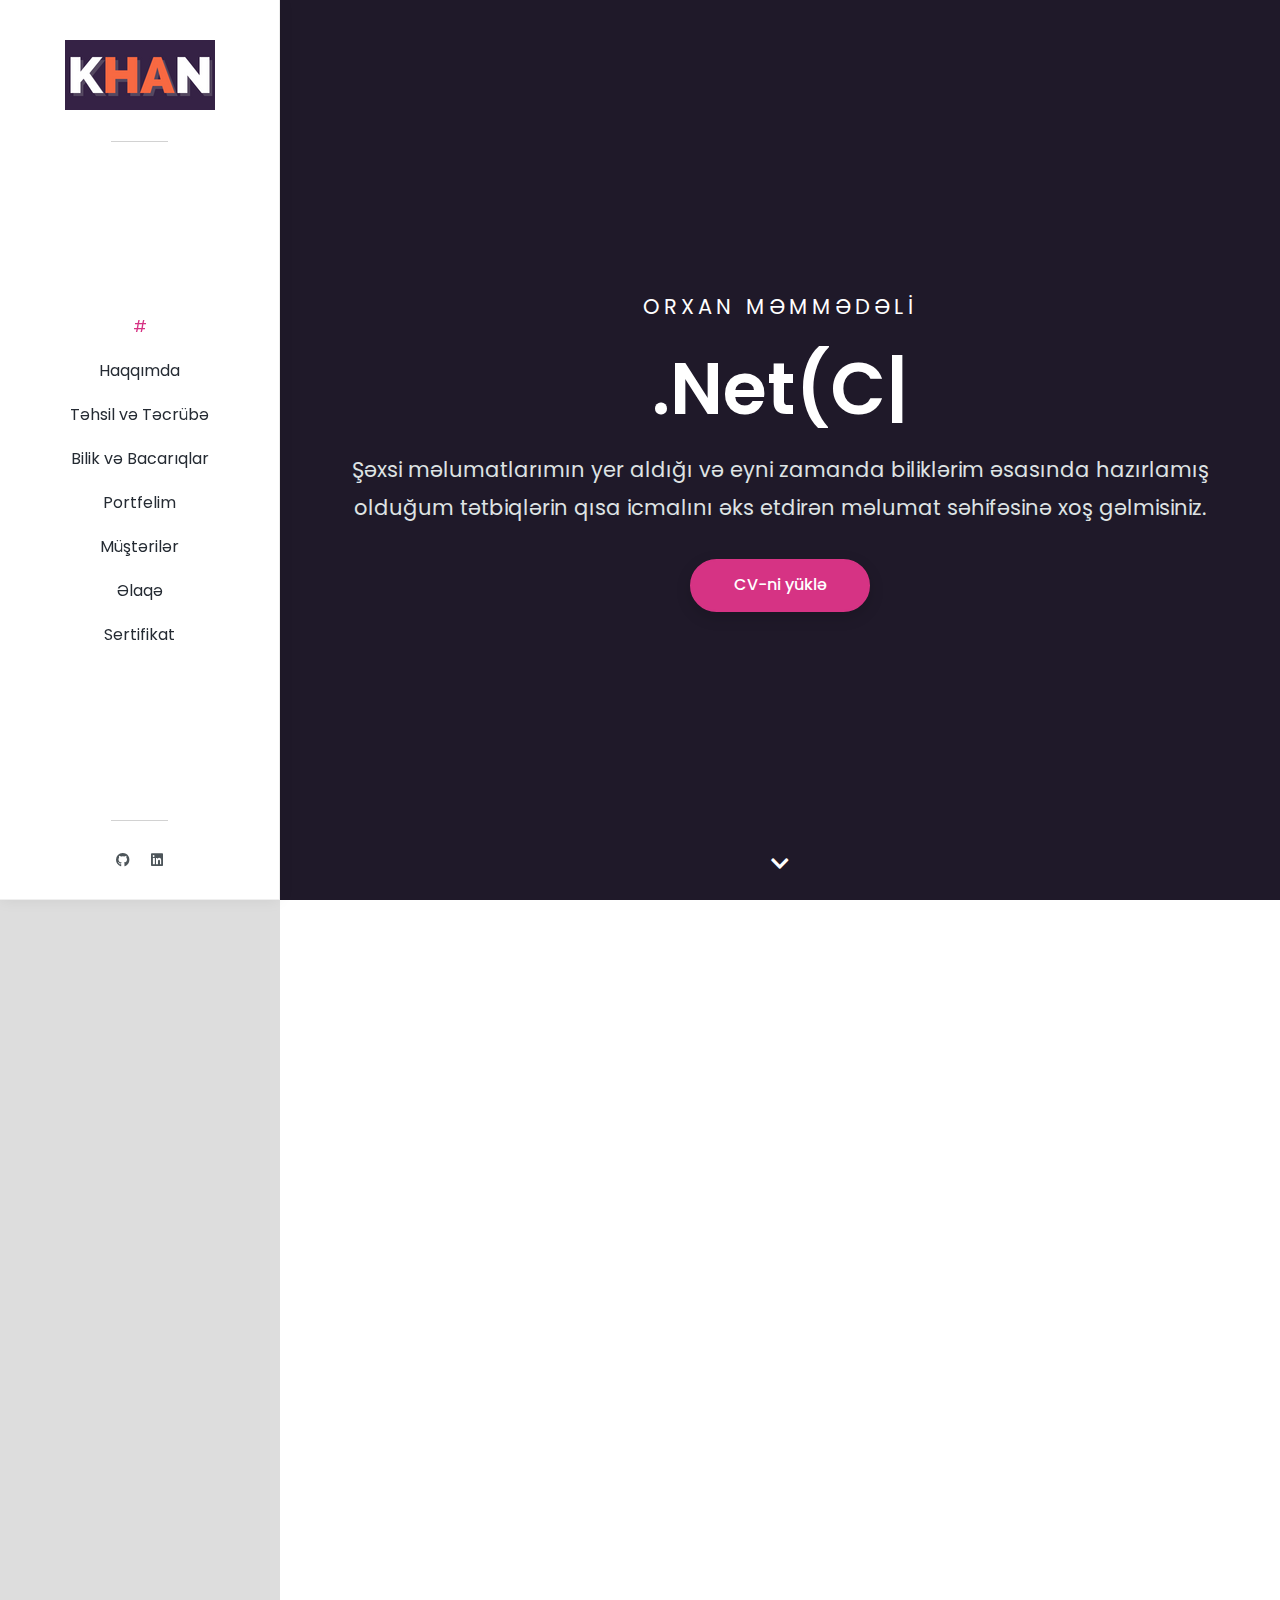
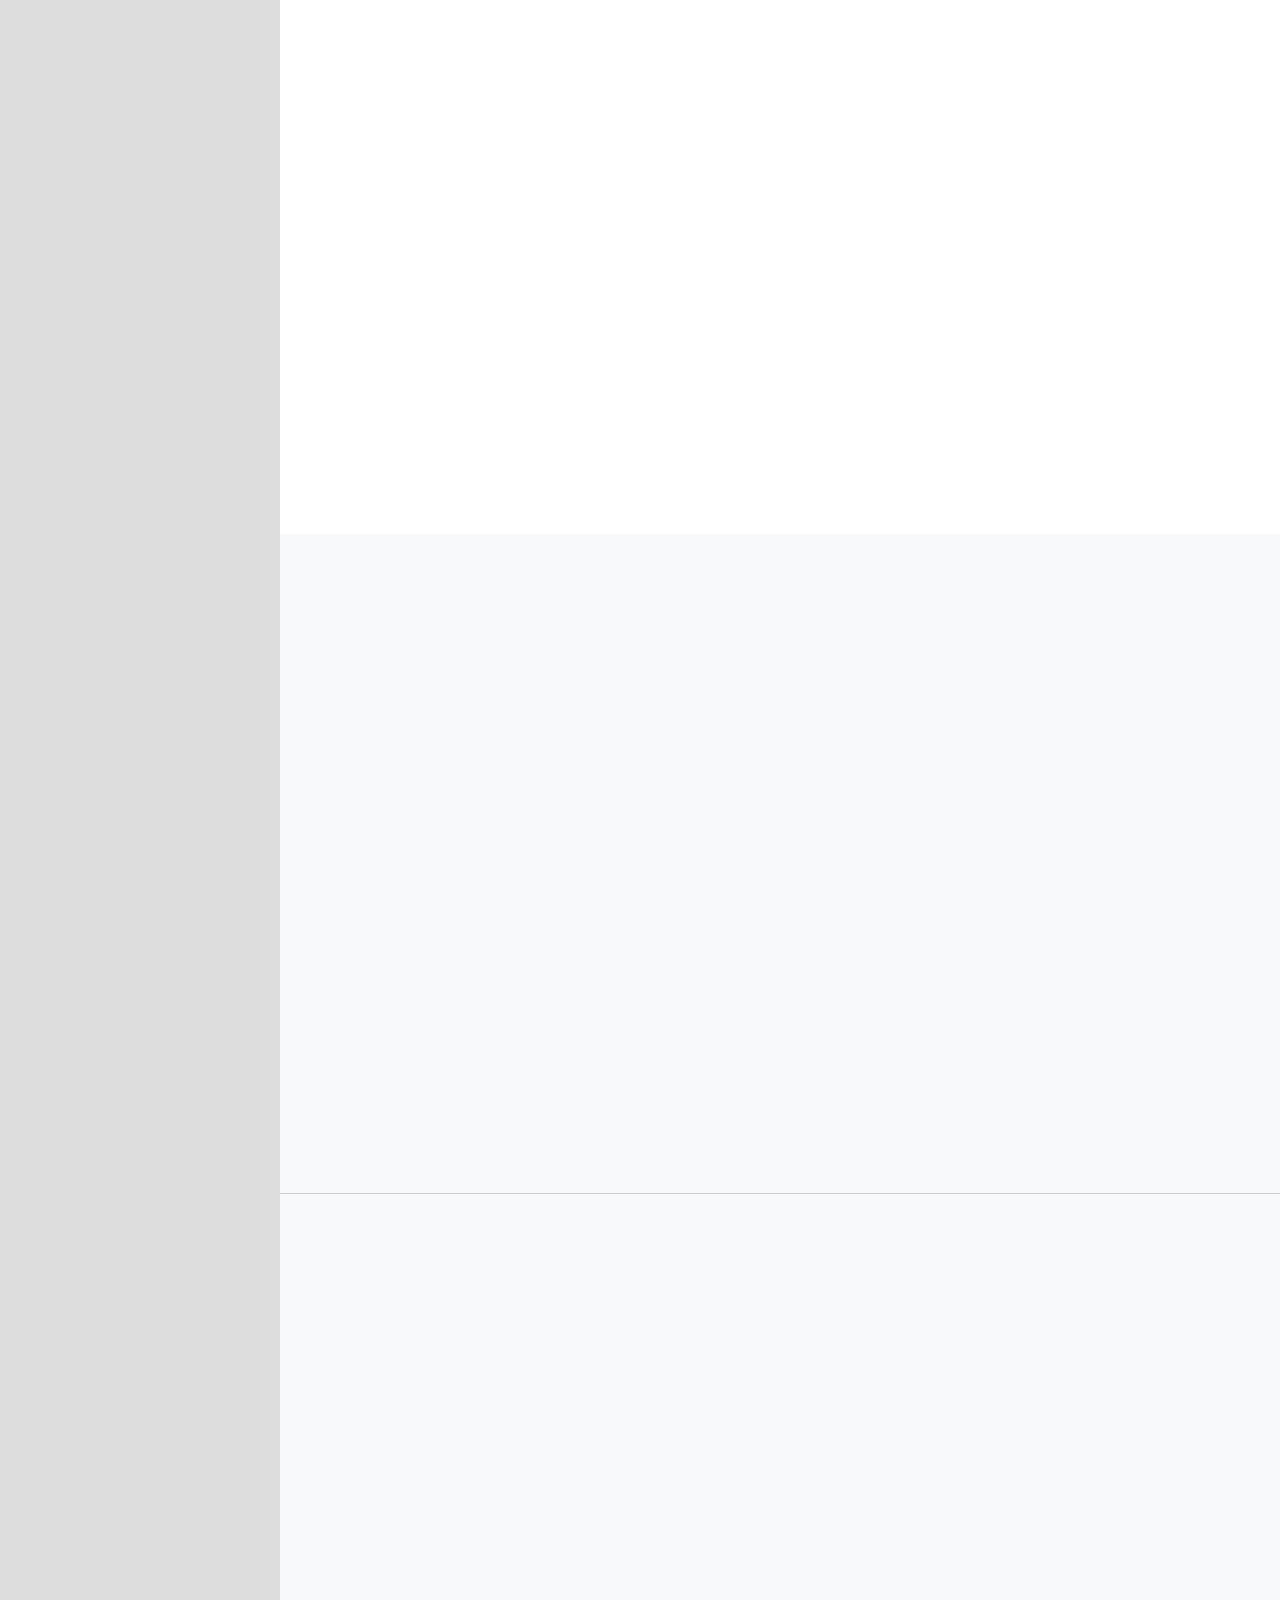
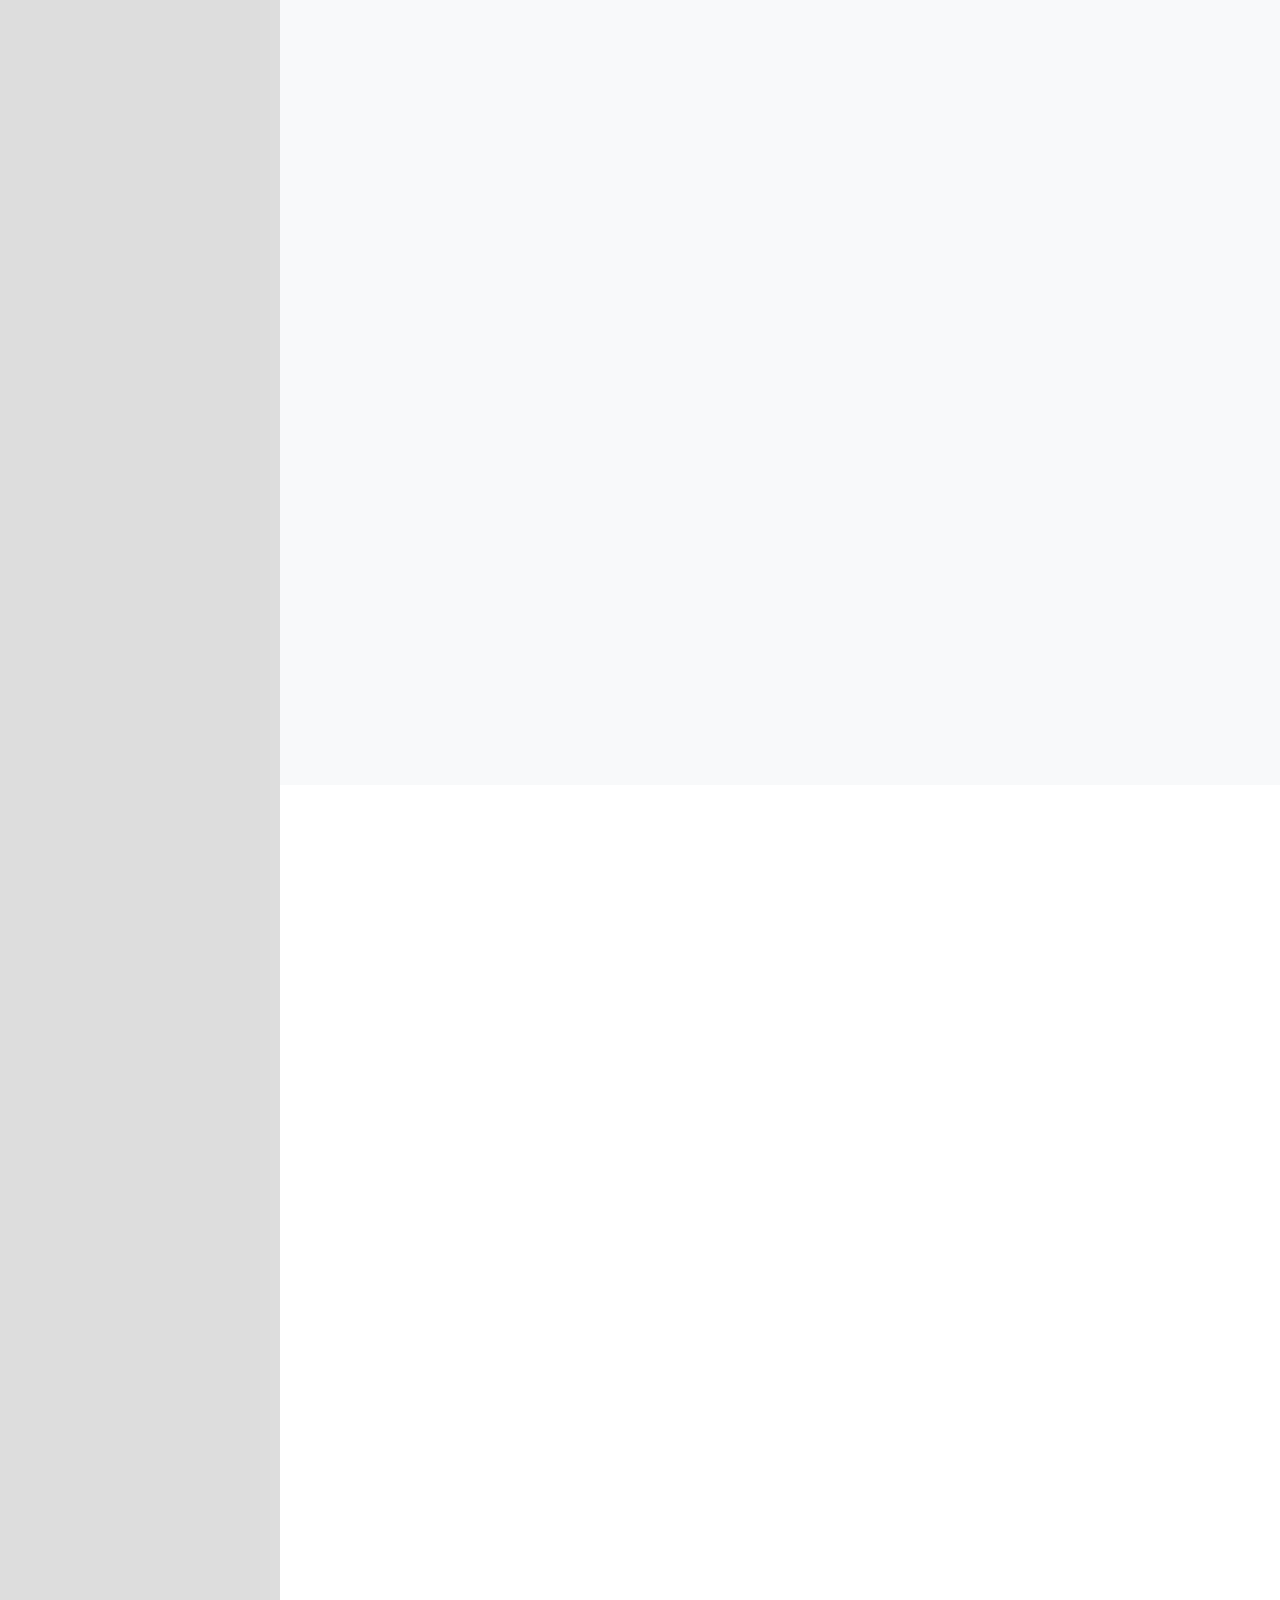
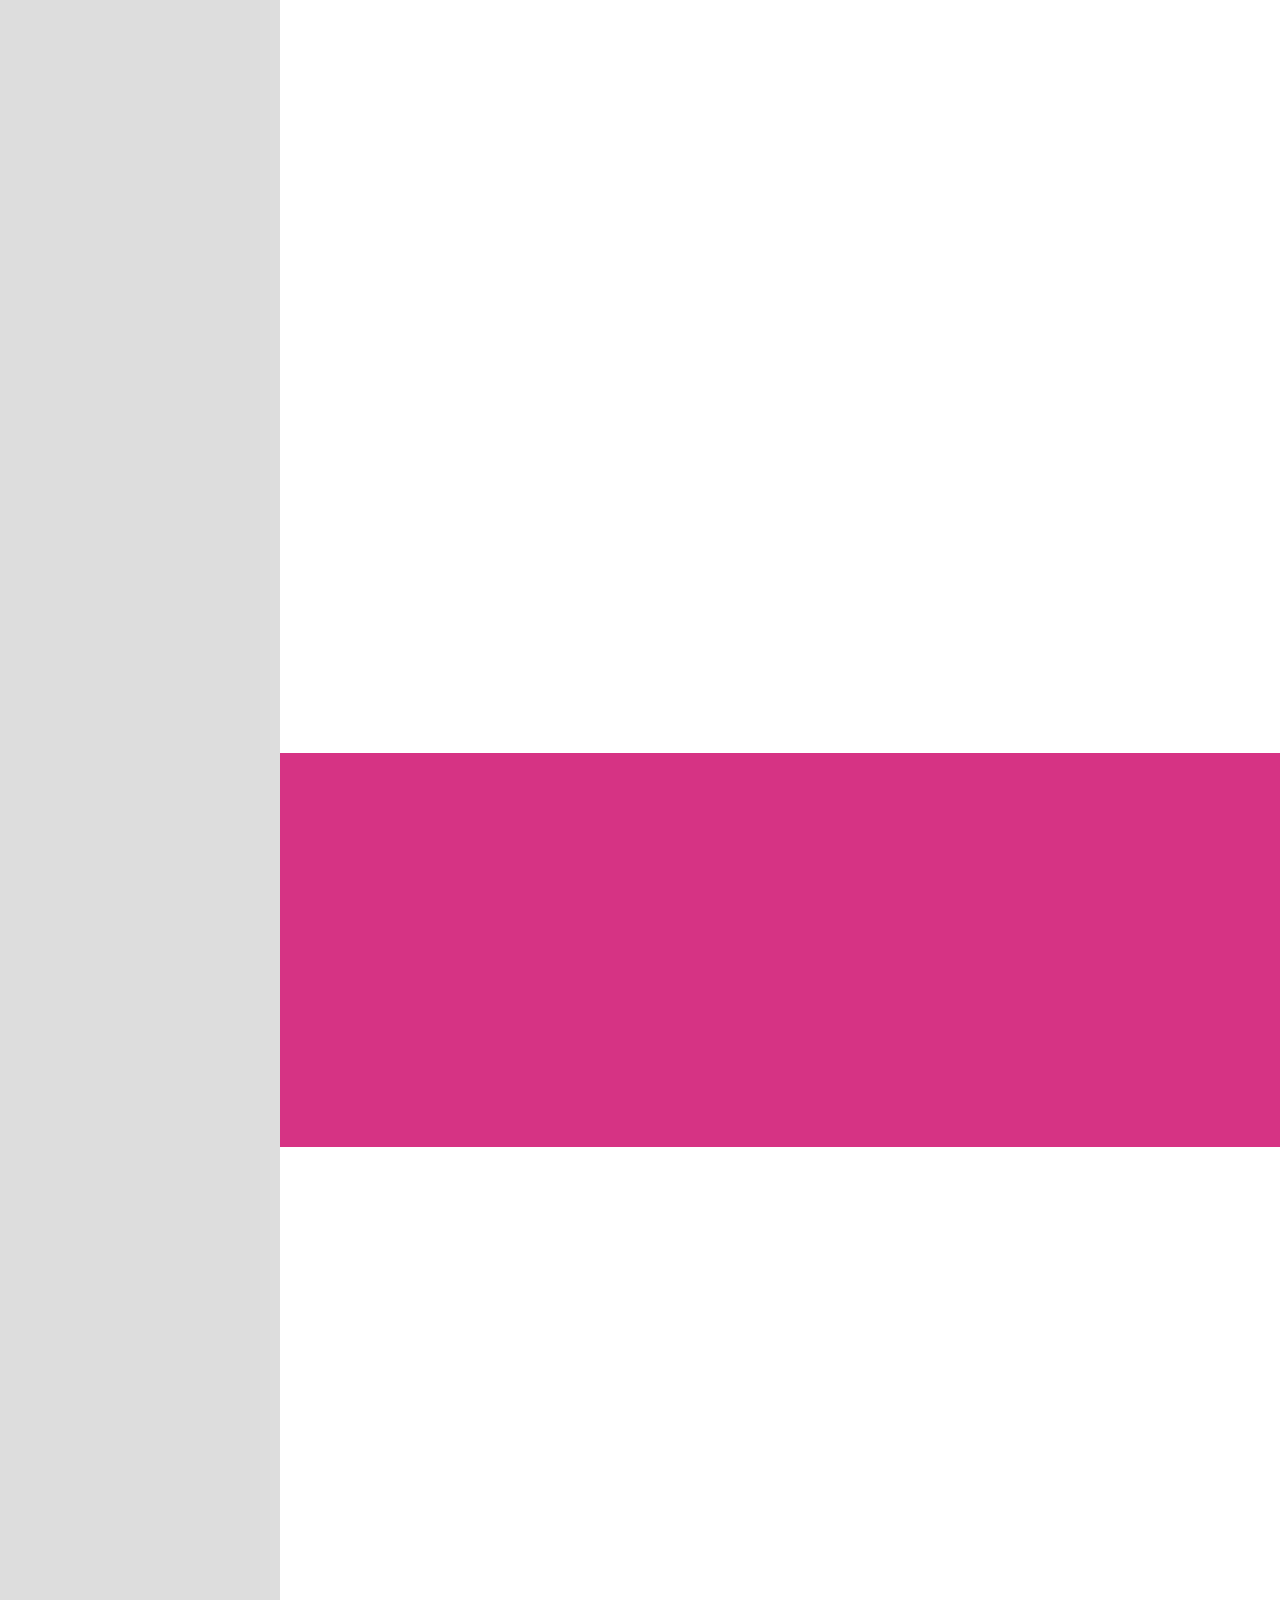
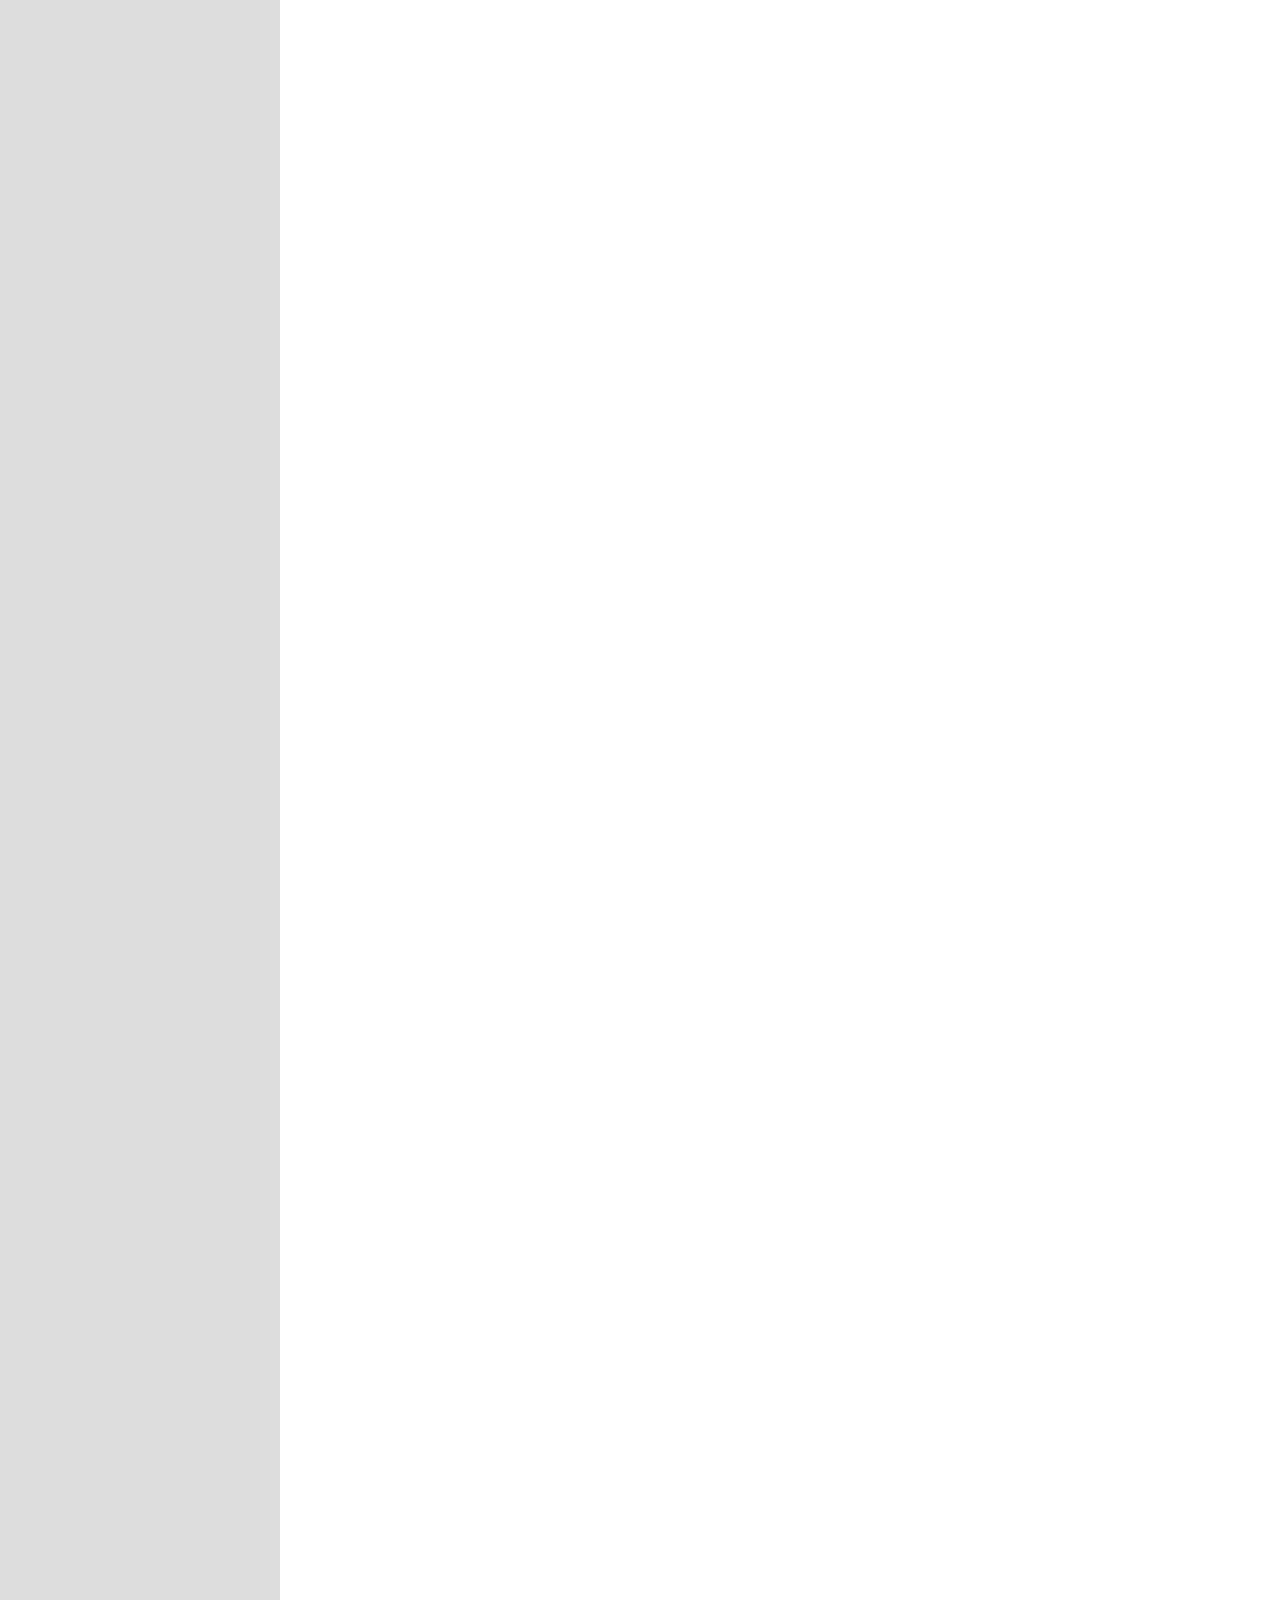
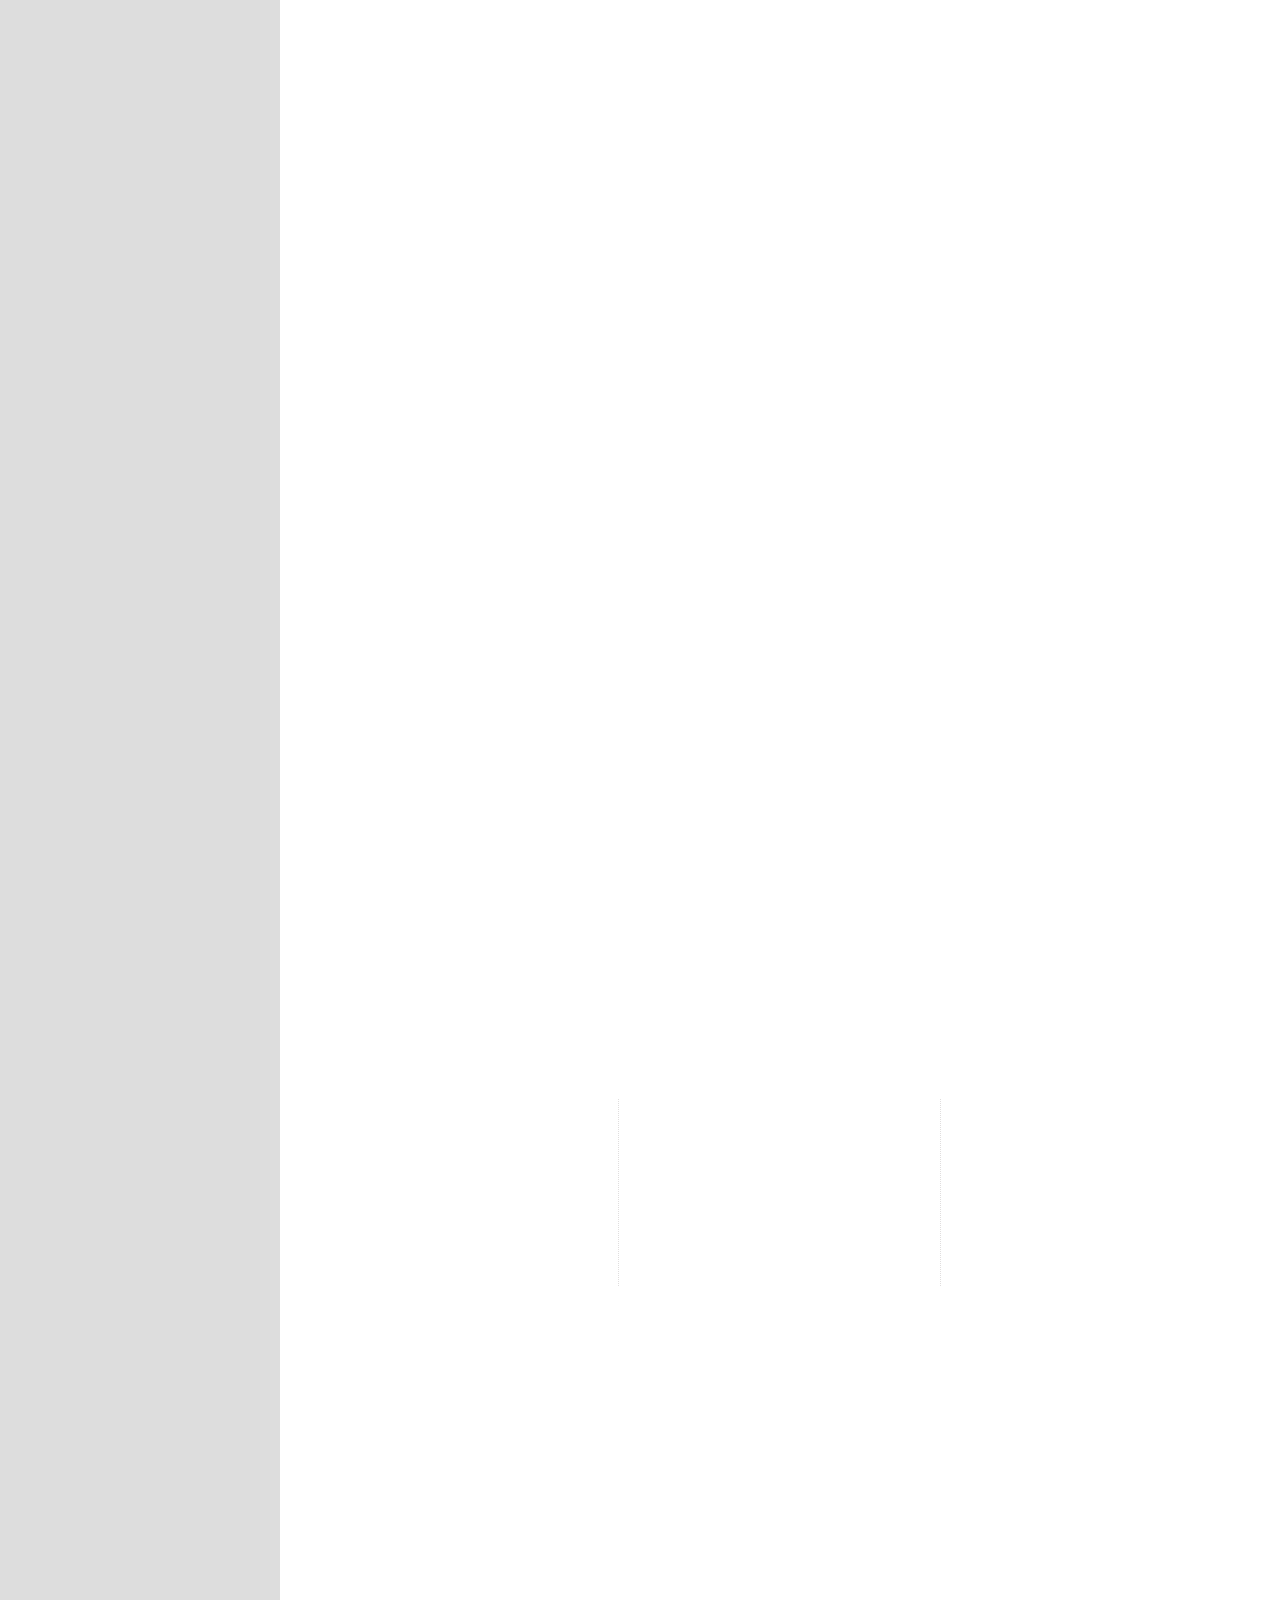
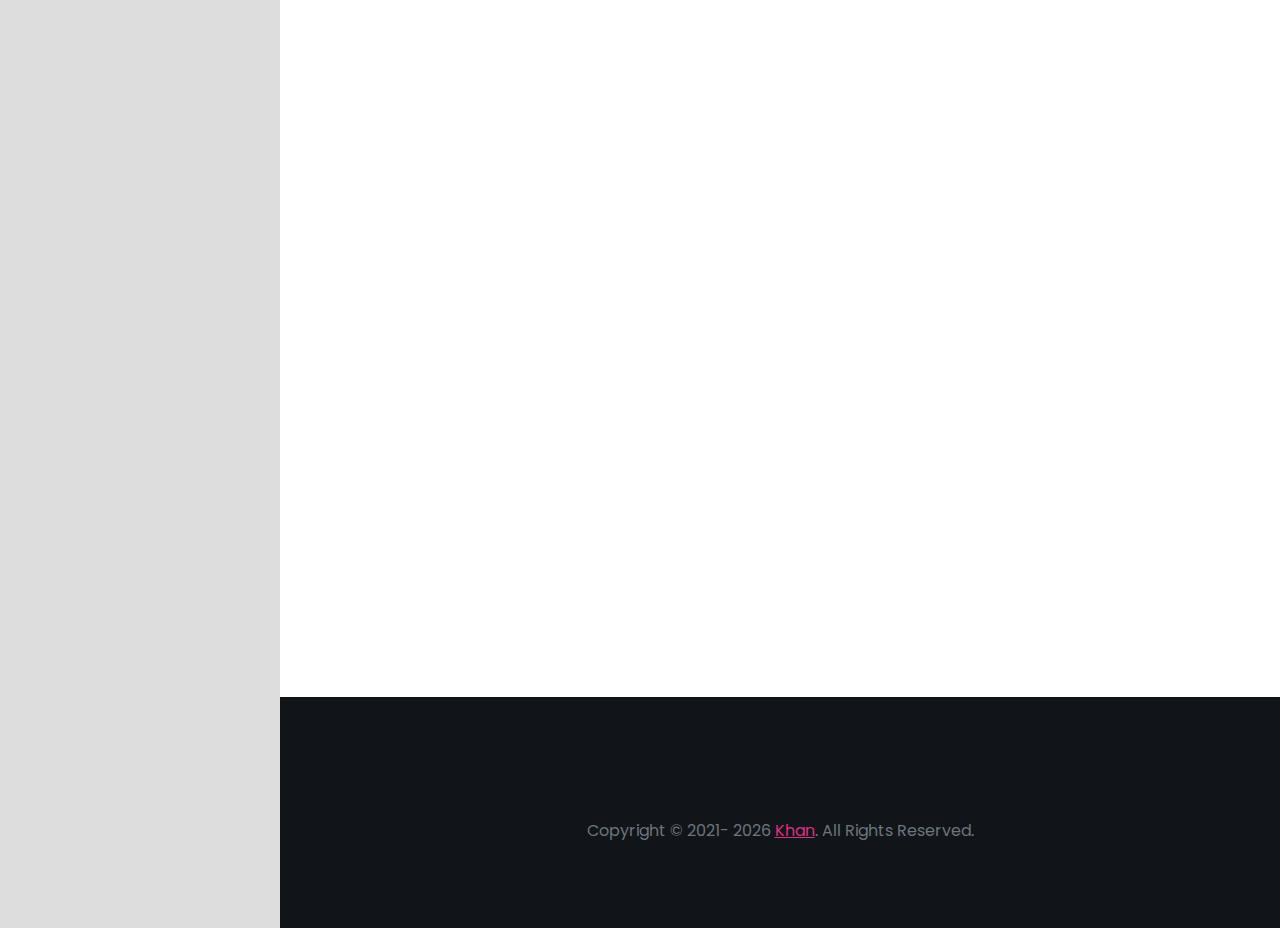
==== commit 04f1f790: "changed text part 2" ====
--- a/index.html
+++ b/index.html
@@ -362,7 +362,7 @@
                 <h3 class="mb-3">Freelancer</h3>
                 <h6 class="mb-3">(~)</h6>
                 <p class="text-muted mb-0">
-                  Müştəri tələblərinə uyğun olaraq Windows (Desktop and Web Apps) və Cross platform (Web) 
+                  Müştəri tələblərinə uyğun olaraq Windows  və Cross platform 
                   tətbiqlərin hazırlanması, support xidmətləri
                 </p>
               </div>
@@ -806,7 +806,7 @@
                 <div class="item text-center px-5">
                   <span class="text-9 text-muted opacity-3"></span>
                   <img class="img-fluid d-inline-block w-auto rounded-circle shadow-sm border"
-                    src="./images/lient-ZengiLogo.jpg" style="width: 350px; height: 350px"
+                    src="./images/client-ZengiLogo.jpg" style="width: 350px; height: 350px"
                     alt="" />
                   <strong class="d-block fw-500">Zəngi Liseyi</strong>
                   <span class="text-muted text-2">Lisey tipli təhsil müəssisəsi</span>
